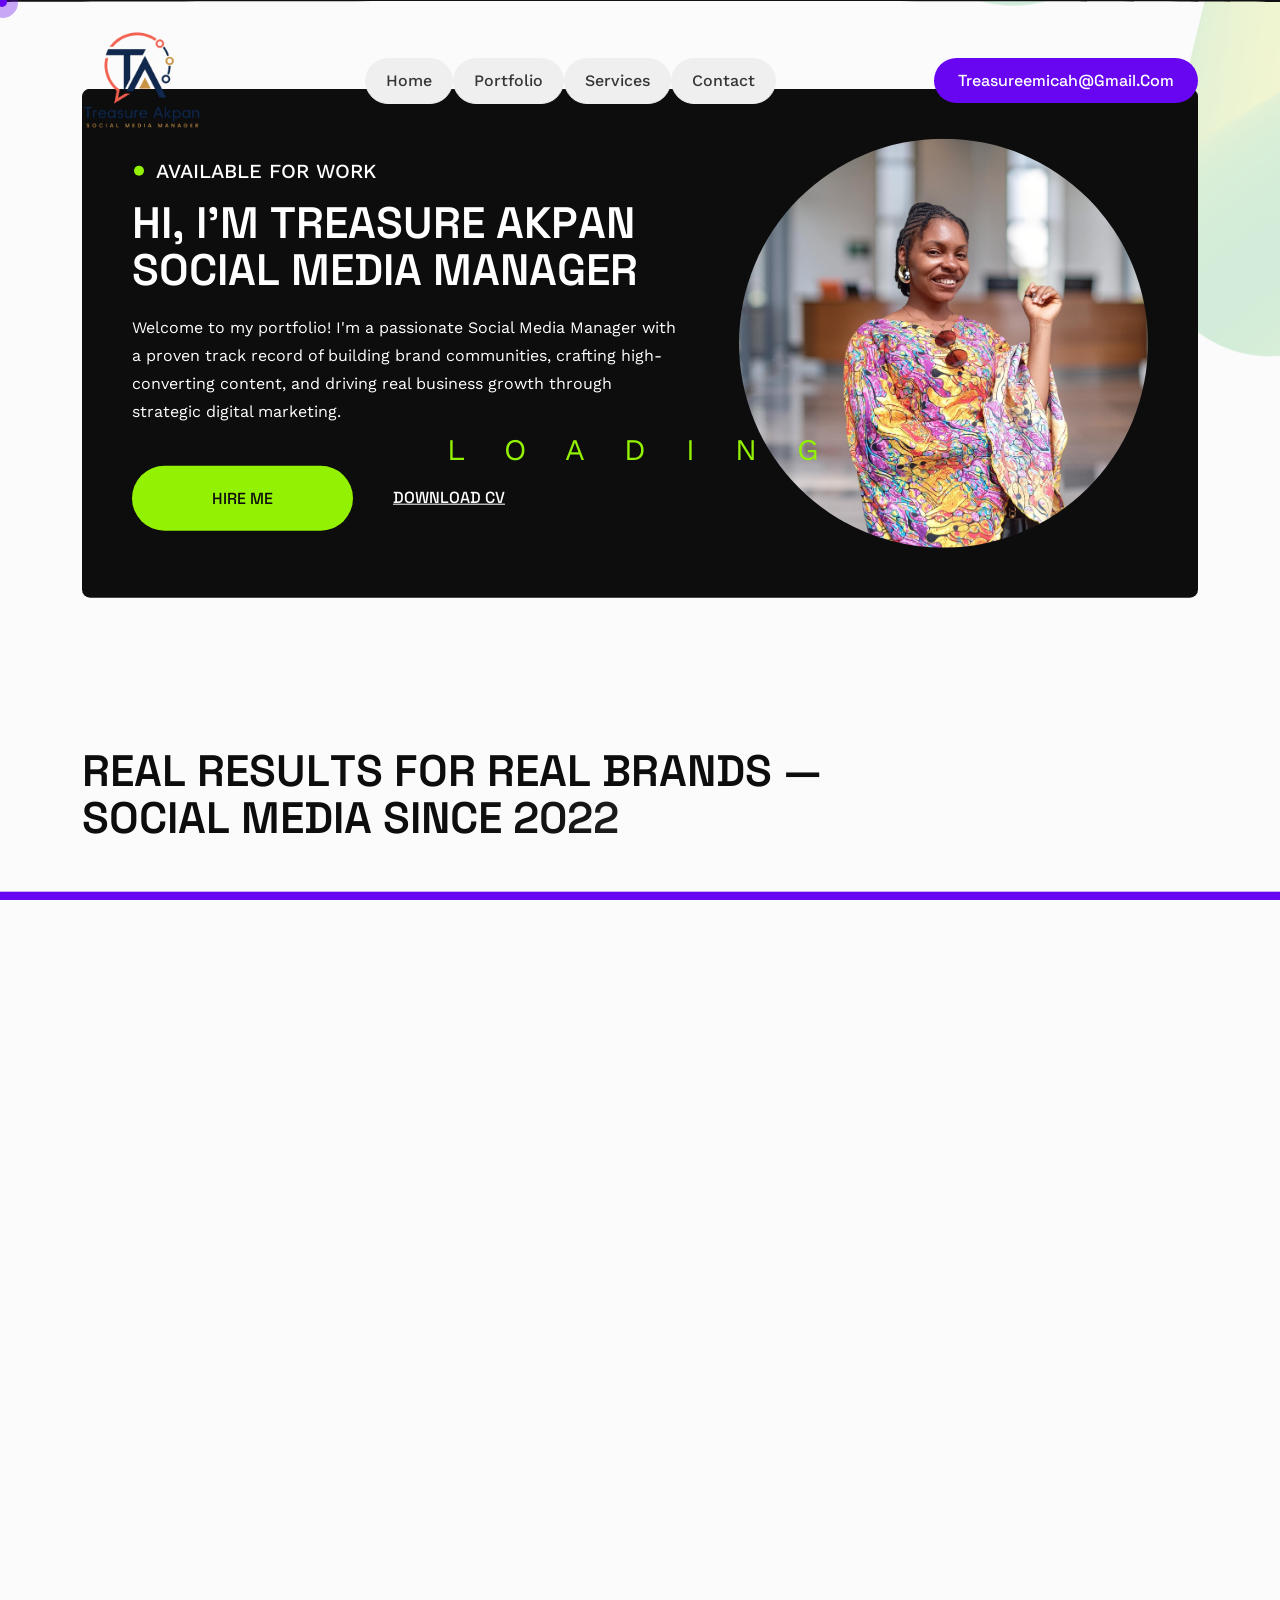
==== index.html @ 412f1cdf "Remove .html extensions from all internal links + security headers" ====
<!DOCTYPE html>
<html lang="en">
    <!--<< Header Area >>-->
     <head>
        <!-- ========== Meta Tags ========== -->
        <meta charset="UTF-8">
        <meta http-equiv="X-UA-Compatible" content="IE=edge">
        <meta name="viewport" content="width=device-width, initial-scale=1">
        <meta name="author" content="Treasure Akpan">
        <meta name="description" content="Treasure Akpan – Social Media Manager Portfolio">
        <!-- ======== Page title ============ -->
        <title>Treasure Akpan – SMM Portfolio</title>
        <!--<< Favcion >>-->
        <meta property="og:type" content="website">
        <meta property="og:site_name" content="Treasure Akpan – SMM Portfolio">
        <meta property="og:url" content="https://treasure-akpan.vercel.app/">
        <meta property="og:title" content="Treasure Akpan – SMM Portfolio">
        <meta property="og:description" content="Treasure Akpan – Social Media Manager Portfolio">
        <meta property="og:image" content="https://treasure-akpan.vercel.app/assets/img/og-image.png">
        <meta property="og:image:width" content="1200">
        <meta property="og:image:height" content="630">
        <meta name="twitter:card" content="summary_large_image">
        <meta name="twitter:title" content="Treasure Akpan – SMM Portfolio">
        <meta name="twitter:description" content="Treasure Akpan – Social Media Manager Portfolio">
        <meta name="twitter:image" content="https://treasure-akpan.vercel.app/assets/img/og-image.png">
        <link rel="shortcut icon" href="assets/img/favicon.png">
        <!--<< Bootstrap min.css >>-->
        <link rel="stylesheet" href="assets/css/bootstrap.min.css">
        <!--<< All Min Css >>-->
        <link rel="stylesheet" href="assets/css/all.min.css">
        <!--<< Animate.css >>-->
        <link rel="stylesheet" href="assets/css/animate.css">
        <!--<< Magnific Popup.css >>-->
        <link rel="stylesheet" href="assets/css/magnific-popup.css">
        <!--<< MeanMenu.css >>-->
        <link rel="stylesheet" href="assets/css/meanmenu.css">
        <!--<< Swiper Bundle.css >>-->
        <link rel="stylesheet" href="assets/css/swiper-bundle.min.css">
        <!--<< Nice Select.css >>-->
        <link rel="stylesheet" href="assets/css/nice-select.css">
        <!--<< Icomoon.css >>-->
        <link rel="stylesheet" href="assets/css/icomoon.css">
        <!--<< Main.css >>-->
        <link rel="stylesheet" href="assets/css/main.css">
    </head>
    <body>

        <div class="page-wrapper">

             <!-- Preloader Start -->
            <div class="preloader">
                <svg viewBox="0 0 1000 1000" preserveAspectRatio="none">
                    <path id="preloaderSvg" d="M0,1005S175,995,500,995s500,5,500,5V0H0Z"></path>
                </svg>
                <div class="preloader-heading">
                    <div class="load-text">
                        <span>L</span>
                        <span>o</span>
                        <span>a</span>
                        <span>d</span>
                        <span>i</span>
                        <span>n</span>
                        <span>g</span>
                    </div>
                </div>
            </div>

         <!-- Back To Top Start -->
            <button id="back-top" class="back-to-top">
                <i class="fa-regular fa-arrow-up"></i>
            </button>

            <!-- GT MouseCursor Start -->
            <div class="mouseCursor cursor-outer"></div>
            <div class="mouseCursor cursor-inner"></div>

            <!-- Offcanvas Area Start -->
            <div class="fix-area">
                <div class="offcanvas__info">
                    <div class="offcanvas__wrapper">
                        <div class="offcanvas__content">
                            <div class="offcanvas__top d-flex justify-content-between align-items-center">
                                <div class="offcanvas__logo">
                                    <a href="/">
                                        <img src="assets/img/logo/white-logo.png" alt="logo-img">
                                    </a>
                                </div>
                                <div class="offcanvas__close">
                                    <button>
                                        <i class="fa-thin fa-times"></i>
                                    </button>
                                </div>
                            </div>
                            <p class="text d-none d-xl-block">
                               Helping brands grow online through strategic content creation, targeted campaigns, and data-driven social media management.
                            </p>
                            <div class="mobile-menu fix"></div>
                            <div class="off-contact-info">
                                <span class="info-title">Contact Info</span>
                                <div class="contact-details">
                                    <span class="sub-info">Phone</span>
                                    <p>
                                       <a href="tel:+2349138879884">+2349138879884</a>
                                    </p>
                                </div>
                                <div class="contact-details">
                                    <span class="sub-info">Email</span>
                                    <p>
                                       <a href="mailto:treasureemicah@gmail.com">treasureemicah@gmail.com</a>
                                    </p>
                                </div>
                                <div class="contact-details">
                                    <span class="sub-info">Location</span>
                                    <p>
                                       Nigeria
                                    </p>
                                </div>
                            </div>
                        </div>
                        <div class="social-icon-list">
                                <span class="follow-title">
                                    Follow us:
                                </span>
                                <div class="social-icon d-flex align-items-center">
                                    <a href="https://www.facebook.com/share/1H1bacJCma/"><i class="fab fa-facebook-f"></i></a>
<a href="https://www.linkedin.com/in/treasure-akpan-"><i class="fab fa-linkedin-in"></i></a>
<a href="https://www.instagram.com/tee_akpan?igsh=bDNoeWt2NjU3bWth"><i class="fab fa-instagram"></i></a>
                                </div>
                                
                            </div>
                    </div>
                </div>
            </div>
            <div class="offcanvas__overlay"></div>

            <!-- Header Section Start -->
            <header id="header-sticky" class="header-1">
                <div class="container">
                    <div class="mega-menu-wrapper">
                        <div class="header-main">
                            <a href="/" class="logo">
                                <img src="assets/img/logo/black-logo.png" alt="img">
                            </a>
                            <div class="mean__menu-wrapper">
                                <div class="main-menu">
                                                                        <nav id="mobile-menu">
                                        <ul>
                                            <li class="active">
                                                <a class="circle-menu-box" href="/">Home</a>
                                            </li>
                                            <li>
                                                <a class="circle-menu-box" href="project">Portfolio</a>
                                            </li>
                                            <li>
                                                <a class="circle-menu-box" href="service">Services</a>
                                            </li>
                                            <li>
                                                <a class="circle-menu-box" href="contact">Contact</a>
                                            </li>
                                        </ul>
                                    </nav>
                                </div>
                            </div>
                            <div class="header-right d-flex justify-content-end align-items-center">
                               
                                <a href="mailto:treasureemicah@gmail.com" class="theme-btn">
                                  treasureemicah@gmail.com
                                </a>
                                <div class="header__hamburger d-xl-none  my-auto">
                                    <div class="sidebar__toggle">
                                       <span></span>
                                       <span></span>
                                       <span></span>
                                    </div>
                                </div>
                            </div>
                        </div>
                    </div>
                </div>
            </header>
            
        
            <div id="smooth-wrapper">
                <div id="smooth-content">
                    <div class="bread-top-shape">
                        <div class="shape">
                            <img src="assets/img/breadcrumb-shape.png" alt="img">
                        </div>
                    </div>
                    

                    <!-- Breadcrumb Section Start -->
                    <section class="breadcrumb-wrapper bg-cover">
                    </section>

                     <!-- About Section Start -->
                    <section class="about-section fix" style="margin-top:120px">
                        <div class="container">
                            <div class="about-wrapper-inner section-bg">
                                <div class="row align-items-center">
                                    <div class="col-xl-7">
                                        <div class="about-content">
                                            <span class="work-text wow fadeInUp">Available for work</span>
                                            <div class="section-title mb-0 split-title">
                                                <h2 class="style-3 text-white">Hi, I'm Treasure Akpan <br> Social Media Manager</h2>
                                            </div>
                                            <p class="about-text wow fadeInUp" data-wow-delay=".2s">
                                                Welcome to my portfolio! I'm a passionate Social Media Manager with a proven track record of building brand communities, crafting high-converting content, and driving real business growth through strategic digital marketing.
                                            </p>
                                            <div class="about-btn-area wow fadeInUp" data-wow-delay=".4s">
                                                <a href="https://wa.me/2349138879884" class="theme-btn">
                                                Hire Me
                                                </a>
                                                <a href="Treasure-Akpan-CV.pdf" class="social-icon" download>
                                                    Download CV
                                                </a>
                                            </div>
                                        </div>
                                    </div>
                                    <div class="col-xl-5 col-lg-5 mt-4 mt-xl-0 wow fadeInUp" data-wow-delay=".3s">
                                        <div class="about-img">
                                            <img src="assets/img/inner/about/about-01.png" alt="img">
                                        </div>
                                    </div>
                                </div>
                            </div>
                        </div>
                    </section>

                    <!-- Counter Feature Section Start -->
                    <section class="counter-feature-section section-padding fix pt-0">
                    </section>

                    <!-- Work Positions Section Start -->
                    <section class="work-positions fix">
                        <div class="container">
                            <div class="section-title text-center text-xl-start split-title">
                                <h2 class="style-3">Real Results for Real Brands — <br> Social Media Since 2022</h2>
                            </div>
                            <div class="work-positions-items active">
                                <span class="year">Oct 2025 – Present</span>
                                <h3 class="title">
                                   M25 Travel &amp; Tour Agency
                                </h3>
                                <div class="content">
                                    <h4 class="title-2">
                                       Customer Service, Sales &amp; Social Media — UK (Remote)
                                    </h4>
                                    <ul>
                                        <li>
                                            • Handled daily inbound and outbound calls for a UK travel agency, converting qualified leads into confirmed bookings and managing reservation changes and refund requests.
                                        </li>
                                        <li>
                                            • Also managed the company's social media and content calendars, driving community engagement alongside core call-centre duties.
                                        </li>
                                    </ul>
                                </div>
                            </div>
                            <div class="work-positions-items">
                                <span class="year">2025</span>
                                <h3 class="title">
                                    Genova Transact
                                </h3>
                                <div class="content">
                                    <h4 class="title-2">
                                        Head of Marketing — Lagos, Nigeria
                                    </h4>
                                    <ul>
                                        <li>
                                            • Led social media and overall digital marketing strategy across platforms, planning and executing growth-focused campaigns.
                                        </li>
                                        <li>
                                            • Increased audience engagement and brand awareness through proactive community interaction and content testing.
                                        </li>
                                    </ul>
                                </div>
                            </div>
                            <div class="work-positions-items">
                                <span class="year">2025</span>
                                <h3 class="title">
                                   Cinematic Craft
                                </h3>
                                <div class="content">
                                    <h4 class="title-2">
                                       Social Media &amp; Ads Manager — Uyo, Nigeria
                                    </h4>
                                    <ul>
                                        <li>
                                            • Managed Meta ad campaigns and organic social content to drive brand visibility and lead generation.
                                        </li>
                                        <li>
                                            • Increased reach and qualified engagement by testing new audiences, creatives, and content strategies.
                                        </li>
                                    </ul>
                                </div>
                            </div>
                            <div class="work-positions-items">
                                <span class="year">2025</span>
                                <h3 class="title">
                                   Mita School
                                </h3>
                                <div class="content">
                                    <h4 class="title-2">
                                       Social Media &amp; Website Manager — Uyo, Nigeria
                                    </h4>
                                    <ul>
                                        <li>
                                            • Managed the school's social media presence, developing campaigns that increased page visibility by 40%.
                                        </li>
                                        <li>
                                            • Created an original educational content series that increased enrollment inquiries by 50%.
                                        </li>
                                    </ul>
                                </div>
                            </div>
                        </div>
                    </section>

                    <!-- Project Section Start -->
                    <div class="project-section-inner section-padding fix">
                        <div class="project-wrapper-inner">
                            <div class="swiper project-slider">
                                <div class="swiper-wrapper">
                                    <div class="swiper-slide">
                                        <div class="project-thumb-box-inner">
                                            <img class="hover-img" src="assets/img/inner/about/project-01.jpg" alt="img">
                                            <img class="hover-img" src="assets/img/inner/about/project-01.jpg" alt="img">
                                            <div class="icon-text">
                                                <img src="assets/img/inner/about/project-text-1.png" alt="img">
                                            </div>
                                        </div>
                                    </div>
                                    <div class="swiper-slide">
                                        <div class="project-thumb-box-inner">
                                            <img class="hover-img" src="assets/img/inner/about/project-02.jpg" alt="img">
                                            <img class="hover-img" src="assets/img/inner/about/project-02.jpg" alt="img">
                                            <div class="icon-text">
                                                <img src="assets/img/inner/about/project-text-1.png" alt="img">
                                            </div>
                                        </div>
                                    </div>
                                    <div class="swiper-slide">
                                        <div class="project-thumb-box-inner">
                                            <img class="hover-img" src="assets/img/inner/about/project-02.jpg" alt="img">
                                            <img class="hover-img" src="assets/img/inner/about/project-02.jpg" alt="img">
                                            <div class="icon-text">
                                                <img src="assets/img/inner/about/project-text-1.png" alt="img">
                                            </div>
                                        </div>
                                    </div>
                                </div>
                            </div>
                        </div>
                    </div>

                    <!-- Tech Stack Section Start -->
                    <section class="tech-stack-section-inner section-padding pt-0 fix">
                        <div class="container">
                            <div class="section-title text-center">
                                <h2 class="style-3 split-title">My Toolkit & Platforms</h2>
                                <p class="mt-3 wow fadeInUp" data-wow-delay=".2s">
                                    The platforms, tools, and skills I use daily to plan, create, <br> publish, and analyse social media campaigns.
                                </p>
                            </div>
                            <div class="row g-3">
                                <div class="col-xl-4 col-lg-6 col-md-6 wow fadeInUp" data-wow-delay=".3s">
                                    <div class="tech-stack-items">
                                        <div class="tech-top">
                                            <div class="icon">
                                                <img src="assets/img/inner/about/meta.svg" alt="img" width="50">
                                            </div>
                                            <h3 class="title">Meta Business Suite</h3>
                                        </div>
                                        <p>
                                            Planning, scheduling, and analysing Facebook and Instagram campaigns — from organic posts to paid ad sets and audience targeting.
                                        </p>
                                    </div>
                                </div>
                                <div class="col-xl-4 col-lg-6 col-md-6 wow fadeInUp" data-wow-delay=".5s">
                                    <div class="tech-stack-items">
                                        <div class="tech-top">
                                            <div class="icon">
                                                <img src="assets/img/inner/about/canva.svg" alt="img" width="50">
                                            </div>
                                            <h3 class="title">Canva & Adobe Express</h3>
                                        </div>
                                        <p>
                                            Creating scroll-stopping graphics, branded templates, short-form video, carousels and story assets optimised for every platform.
                                        </p>
                                    </div>
                                </div>
                                <div class="col-xl-4 col-lg-6 col-md-6 wow fadeInUp" data-wow-delay=".7s">
                                    <div class="tech-stack-items">
                                        <div class="tech-top">
                                            <div class="icon">
                                                <img src="assets/img/inner/about/hootsuite.svg" alt="img" width="50">
                                            </div>
                                            <h3 class="title">Hootsuite & Buffer</h3>
                                        </div>
                                        <p>
                                            Scheduling and managing multi-channel content queues, monitoring engagement in real time, and generating performance reports.
                                        </p>
                                    </div>
                                </div>
                                <div class="col-xl-4 col-lg-6 col-md-6 wow fadeInUp" data-wow-delay=".3s">
                                    <div class="tech-stack-items">
                                        <div class="tech-top">
                                            <div class="icon">
                                                <img src="assets/img/inner/about/googleanalytics.svg" alt="img" width="50">
                                            </div>
                                            <h3 class="title">Google Analytics & Ads</h3>
                                        </div>
                                        <p>
                                            Tracking campaign performance, audience behaviour and conversion funnels; running and optimising Google Search & Display ad campaigns.
                                        </p>
                                    </div>
                                </div>
                                <div class="col-xl-4 col-lg-6 col-md-6 wow fadeInUp" data-wow-delay=".5s">
                                    <div class="tech-stack-items">
                                        <div class="tech-top">
                                            <div class="icon">
                                                <img src="assets/img/inner/about/tiktok.svg" alt="img" width="50">
                                            </div>
                                            <h3 class="title">TikTok & Instagram Reels</h3>
                                        </div>
                                        <p>
                                            Ideating, filming, and editing short-form video content that drives organic reach, viral sharing, and follower growth on TikTok and Reels.
                                        </p>
                                    </div>
                                </div>
                                <div class="col-xl-4 col-lg-6 col-md-6 wow fadeInUp" data-wow-delay=".7s">
                                    <div class="tech-stack-items">
                                        <div class="tech-top">
                                            <div class="icon">
                                                <img src="assets/img/inner/about/sproutsocial.svg" alt="img" width="50">
                                            </div>
                                            <h3 class="title">Sprout Social & Insights</h3>
                                        </div>
                                        <p>
                                            Deep-diving into platform insights and Sprout Social dashboards to surface actionable data and shareable reports for clients.
                                        </p>
                                    </div>
                                </div>
                            </div>
                        </div>
                    </section>

                     <!-- Testimonial Section Start -->
                    <section class="testimonial-section-3 section-padding fix pt-0">
                    <div class="container">
                        <div class="section-title split-title">
                            <h2 class="style-3">What Clients Say</h2>
                        </div>
                        <div class="row">
                            <div class="col-xl-4 col-lg-6 col-md-6 wow fadeInUp" data-wow-delay=".3s">
                                <div class="testimonial-box-items-3">
                                    <div class="quote-icon">
                                        <img src="assets/img/home-3/testimonial-quote.png" alt="img">
                                    </div>
                                    <h3 class="title">
                                        Treasure worked closely with us to understand our brand voice and delivered a
                                        social media strategy that tripled our engagement within the first month.
                                    </h3>
                                    <h4 class="name">Mr. Godwin Lawson</h4>
                                    <p>Founders Mita School Hubb</p>
                                </div>
                            </div>
                            <div class="col-xl-4 col-lg-6 col-md-6 wow fadeInUp" data-wow-delay=".7s">
                                <div class="testimonial-box-items-3">
                                    <div class="quote-icon">
                                        <img src="assets/img/home-3/testimonial-quote.png" alt="img">
                                    </div>
                                    <h3 class="title">
                                        Working with Treasure was an absolute pleasure. Her attention to detail and
                                        ability to translate our vision into compelling content was truly impressive.
                                    </h3>
                                    <h4 class="name">Mr. Iniobong Ekanem</h4>
                                    <p>DFounders Tredz Royale</p>
                                </div>
                            </div>
                        </div>
                    </div>
                </section>

                    <!-- Contact Section Start -->
                    <section class="contact-section-4 pt-0 section-padding fix">
                        <div class="container">
                            <div class="row g-4">
                                <div class="col-xl-5 col-lg-6">
                                    <div class="contact-left-items-3">
                                        <div class="section-title mb-0 split-title">
                                            <h2 class="style-3">Your Vision, My Expertise. Connect Now!</h2>
                                        </div>
                                        <p class="contact-text wow fadeInUp" data-wow-delay=".2s">
                                            Explore our curated collection of projects where creativity and functionality converge to deliver exceptional results.
                                        </p>
            
                                        <p class="mt-2 wow fadeInUp" data-wow-delay=".4s">
                                            <a href="mailto:treasureemicah@gmail.com">treasureemicah@gmail.com
                                            </a>
                                        </p>
                                    </div>
                                </div>
                                <div class="col-xl-7 col-lg-6">
                                    <div class="contact-content-3 mt-0 style-bg-2">
                                        <div class="select-service-area wow fadeInUp" data-wow-delay=".2s">
                                            <span>Select Service</span>
                                            <div class="select-service">
                                                <button type="submit" class="theme-btn">
                                                    Content Strategy
                                                </button>
                                                <button type="submit" class="theme-btn">
                                                    Social Media Management
                                                </button>
                                                <button type="submit" class="theme-btn">
                                                    Paid Ads
                                                </button>
                                                <button type="submit" class="theme-btn">
                                                    Brand Identity
                                                </button>
                                                <button type="submit" class="theme-btn">
                                                    Influencer Marketing
                                                </button>
                                                <button type="submit" class="theme-btn">
                                                    Analytics & Reporting
                                                </button>
                                            </div>
                                        </div>
                                        
                                        <form action="#" id="contact-form" class="contact-form-box">
                                            <div class="row g-4 align-items-center justify-content-center">
                                                <div class="col-lg-6 col-md-6 wow fadeInUp" data-wow-delay=".2s">
                                                    <div class="form-clt">
                                                        <span>Name</span>
                                                        <input type="text" name="name" id="name" placeholder="Name">
                                                    </div>
                                                </div>
                                                <div class="col-lg-6 col-md-6 wow fadeInUp" data-wow-delay=".4s">
                                                    <div class="form-clt">
                                                        <span>Email</span>
                                                        <input type="text" name="email" id="email2" placeholder="Email">
                                                    </div>
                                                </div>
                                                <div class="col-lg-12 wow fadeInUp" data-wow-delay=".6s">
                                                    <div class="form-clt">
                                                        <span>Message</span>
                                                        <textarea name="message" id="message" placeholder="Project details (optional)"></textarea>
                                                    </div>
                                                </div>
                                                <div class="col-lg-12 wow fadeInUp" data-wow-delay=".8s">
                                                    <div class="contact-button">
                                                        <button type="submit" class="theme-btn">
                                                            Send
                                                        </button>
                                                        <p>
                                                            <a href="mailto:treasureemicah@gmail.com">treasureemicah@gmail.com
                                                            </a>
                                                        </p>
                                                    </div>
                                                </div>
                                            </div>
                                        </form>
                                    </div>
                                </div>
                            </div>
                        </div>
                    </section>
                    
                    <!-- Footer Section Start -->
                    <footer class="footer-section fix">
                        <div class="footer-shape">
                            <img src="assets/img/home-1/footer-shape.png" alt="img">
                        </div>
                        <div class="container">
                            <div class="footer-widget-wrapper">
                                <div class="row justify-content-between">
                                    <div class="col-xxl-2 col-xl-2 col-lg-6 col-md-5 wow fadeInUp" data-wow-delay=".3s">
                                        <div class="footer-widget-items">
                                            <div class="widget-head">
                                                <h3>Navigation</h3>
                                            </div>
                                            <ul class="list-area">
                                                <li>
                                                    <a href="about">
                                                        <i class="icon-footer-arrow"></i>
                                                        About
                                                    </a>
                                                </li>
                                                <li>
                                                    <a href="project">
                                                        <i class="icon-footer-arrow"></i>
                                                        Projects
                                                    </a>
                                                </li>
                                                <li>
                                                    <a href="service">
                                                        <i class="icon-footer-arrow"></i>
                                                        Services
                                                    </a>
                                                </li>
                                                <li>
                                                    <a href="contact">
                                                        <i class="icon-footer-arrow"></i>
                                                         Contact
                                                    </a>
                                                </li>
                                            </ul>
                                        </div>
                                    </div>
                                    <div class="col-xxl-4 col-xl-5 col-lg-6 col-md-7  wow fadeInUp" data-wow-delay=".5s">
                                        <div class="footer-widget-items">
                                            <div class="widget-head">
                                                <h3>Follow me</h3>
                                            </div>
                                            <div class="social-list">
                                                <div class="social-icon-area">
                                                    <a href="https://www.linkedin.com/in/treasure-akpan-" class="social-icon">
                                                        <i class="icon-linkedin"></i>
                                                        LinkedIn
                                                    </a>
                                                    <a href="https://www.instagram.com/tee_akpan?igsh=bDNoeWt2NjU3bWth" class="social-icon">
                                                        <i class="icon-instagram"></i>
                                                        Instagram
                                                    </a>
                                                    <a href="https://www.facebook.com/share/1H1bacJCma/" class="social-icon">
                                                        <i class="fab fa-facebook-f"></i>
                                                        Facebook
                                                    </a>
                                                </div>
                                            </div>
                                        </div>
                                    </div>
                                    <div class="col-xxl-4 col-xl-5 col-lg-6 wow fadeInUp" data-wow-delay=".7s">
                                        <div class="footer-widget-items">
                                            <div class="widget-head">
                                                <h3>New Tips delivered to your inbox</h3>
                                            </div>
                                            <div class="form-area">
                                                <form action="#">
                                                    <input type="email" id="email12" placeholder="Your Email">
                                                </form>
                                                <div class="footer-button">
                                                    <button type="submit" class="theme-btn">
                                                        Subscribe
                                                    </button>
                                                </div>
                                            </div>
                                            <p class="mt-3 text-white">I will never share any of your personal <br> data. You can unsubscribe at any time.</p>
                                        </div>
                                    </div>
                                </div>
                            </div>
                            <div class="footer-bottom-wrapper">
                                <p class="wow fadeInLeft" data-wow-delay=".5s">
                                    © 2026 Treasure Akpan
                                </p>
                                <a href="about.html#" class="theme-btn wow fadeInRight" data-wow-delay=".5s">
                                    Back to  Top
                                </a>
                            </div>
                        </div>
                    </footer>

                </div>
            </div>
        </div>

    
        <!--<< All JS Plugins >>-->
        <script src="assets/js/jquery-3.7.1.min.js"></script>
        <!--<< Viewport Js >>-->
        <script src="assets/js/viewport.jquery.js"></script>
        <!--<< Bootstrap Js >>-->
        <script src="assets/js/bootstrap.bundle.min.js"></script>
        <!--<< Gsap Min Js >>-->
        <script src="assets/js/gsap.min.js"></script>
        <!--<< ScrollTrigger Min Js >>-->
        <script src="assets/js/ScrollTrigger.min.js"></script>
        <!--<< ScrollSmoother Min Js >>-->
        <script src="assets/js/ScrollSmoother.min.js"></script>
        <!--<< ScrollToPlugin Min Js >>-->
        <script src="assets/js/ScrollToPlugin.min.js"></script>
        <!--<< SplitText Min Js >>-->
        <script src="assets/js/SplitText.min.js"></script>
        <!--<< TextPlugin Min Js >>-->
        <script src="assets/js/TextPlugin.js"></script>
         <!--<< Chroma Min Js >>-->
        <script src="assets/js/chroma.min.js"></script>
        <!--<< nice-selec Js >>-->
        <script src="assets/js/jquery.nice-select.min.js"></script>
        <!--<< Waypoints Js >>-->
        <script src="assets/js/jquery.waypoints.js"></script>
        <!--<< Counterup Js >>-->
        <script src="assets/js/jquery.counterup.min.js"></script>
        <!--<< Swiper Slider Js >>-->
        <script src="assets/js/swiper-bundle.min.js"></script>
        <!--<< MeanMenu Js >>-->
        <script src="assets/js/jquery.meanmenu.min.js"></script>
        <!--<< Parallaxie Js >>-->
        <script src="assets/js/parallaxie.js"></script>
        <!--<< Magnific Popup Js >>-->
        <script src="assets/js/jquery.magnific-popup.min.js"></script>
        <!--<< Wow Animation Js >>-->
        <script src="assets/js/wow.min.js"></script>
        <!--<< Main.js >>-->
        <script src="assets/js/main.js"></script>
    </body>
</html>
---- assets/css/main.css ----
@charset "UTF-8";
/*======================================================================================
Theme Name: Devix 
Author: merkulove
Author URI: https://themeforest.net/user/merkulove/portfolio
Description: Devix – Developer Portfolio HTML Template
Service Html Template 
Version: 1.0.0
=======================================================================================*/
/*======================================================================================
  >> TABLE OF CONTENTS <<
========================================================================================
01. Mixins & Variables
02. Base
03. Components
04. Layouts
05. Sections
======================================================================================*/
/*---------------------------------------
01. Mixins & Variables
---------------------------------------*/
@import url("https://fonts.googleapis.com/css2?family=Space+Grotesk:wght@300..700&display=swap");
@import url("https://fonts.googleapis.com/css2?family=Work+Sans:ital,wght@0,100..900;1,100..900&display=swap");
@import url("https://fonts.googleapis.com/css2?family=VT323&display=swap");
:root {
  --body: #FBFBFB;
  --black: #000;
  --white: #fff;
  --theme: #93F203;
  --theme2: #6805F1;
  --header: #0D0D0D;
  --text: #373636;
  --border: #FCFCFC;
  --bg: #0D0D0D;
  --box-shadow: 0px 1px 14px 0px rgba(0, 0, 0, 0.13);
}

/*---------------------------------------
02. Base
---------------------------------------*/
/* --------------------------------------------
    Template Default Fonts & Fonts Styles
 ---------------------------------------------- */
body {
  font-family: "Work Sans", sans-serif;
  font-size: 16px;
  font-weight: 400;
  line-height: 28px;
  color: var(--text);
  background-color: var(--body);
  padding: 0;
  margin: 0;
  overflow-x: hidden;
}
@media (max-width: 575px) {
  body {
    font-size: 14px;
  }
}

ul {
  padding: 0;
  margin: 0;
  list-style: none;
}

button {
  border: none;
  background-color: transparent;
  padding: 0;
}

input:focus {
  color: var(--white);
  outline: none;
}

input {
  color: var(--white);
}

h1,
h2,
h3,
h4,
h5,
h6 {
  font-family: "Space Grotesk", sans-serif;
  margin: 0px;
  padding: 0;
  color: var(--header);
  transition: all 0.4s ease-in-out;
}

h1 {
  font-size: 80px;
  font-weight: 600;
  line-height: 100%;
  letter-spacing: -2px;
}
@media (max-width: 1399px) {
  h1 {
    font-size: 60px;
  }
}
@media (max-width: 1199px) {
  h1 {
    font-size: 55px;
  }
}
@media (max-width: 991px) {
  h1 {
    font-size: 60px;
    line-height: 110% !important;
  }
}
@media (max-width: 767px) {
  h1 {
    font-size: 48px;
  }
}
@media (max-width: 575px) {
  h1 {
    font-size: 40px;
  }
}
@media (max-width: 470px) {
  h1 {
    font-size: 34px;
  }
}

h2 {
  font-size: 60px;
  font-weight: 600;
  line-height: 107%;
}
@media (max-width: 1399px) {
  h2 {
    font-size: 44px;
  }
}
@media (max-width: 1199px) {
  h2 {
    font-size: 40px;
  }
}
@media (max-width: 991px) {
  h2 {
    font-size: 36px;
  }
}
@media (max-width: 767px) {
  h2 {
    font-size: 38px;
  }
}
@media (max-width: 575px) {
  h2 {
    font-size: 33px;
  }
}
@media (max-width: 470px) {
  h2 {
    font-size: 29px;
  }
}

h3 {
  font-size: 36px;
  font-weight: 500;
  line-height: 106%;
}
@media (max-width: 575px) {
  h3 {
    font-size: 22px;
  }
}

h4 {
  font-size: 30px;
  font-weight: 500;
  line-height: 120%;
}

h5 {
  font-size: 18px;
  font-weight: 700;
}

h6 {
  font-size: 16px;
  font-weight: 700;
}

a {
  text-decoration: none;
  outline: none !important;
  cursor: pointer;
  color: var(--header);
  transition: all 0.4s ease-in-out;
}

p {
  margin: 0px;
  transition: all 0.4s ease-in-out;
}

span {
  margin: 0px;
}

.theme-btn {
  font-size: 16px;
  position: relative;
  z-index: 1;
  overflow: hidden;
  font-weight: 500;
  text-transform: uppercase;
  height: 65px;
  line-height: 65px;
  background-color: var(--theme);
  overflow: hidden;
  display: inline-block;
  padding: 0 80px;
  color: var(--header);
  border-radius: 35px;
  font-family: "Space Grotesk", sans-serif;
  text-align: center;
}
@media (max-width: 575px) {
  .theme-btn {
    font-size: 14px;
    padding: 0 25px;
    height: 52px;
    line-height: 52px;
  }
}
.theme-btn::before {
  content: "";
  position: absolute;
  width: 0;
  top: -10px;
  height: 0;
  background-color: var(--theme2);
  border-radius: 50%;
  transform: translate(-50%, -50%);
  transition: all 0.8s ease;
  z-index: -1;
}
.theme-btn:hover {
  color: var(--white);
}
.theme-btn:hover::before {
  width: 800px;
  height: 800px;
  display: inline-block;
}

.link-btn {
  font-size: 15px;
  font-weight: 900;
  color: var(--theme);
  text-transform: capitalize;
  display: inline-block;
  font-family: "DM Sans";
  margin-top: 10px;
}
.link-btn:hover {
  color: var(--theme2);
}
.link-btn i {
  margin-left: 10px;
}

/*---------------------------------------
03. Components
---------------------------------------*/
.mean-container a.meanmenu-reveal {
  display: none;
}

.mean-container .mean-nav {
  background: none;
  margin-top: 0;
}

.mean-container .mean-bar {
  padding: 0;
  min-height: auto;
  background: none;
  background: none;
}

.mean-container .mean-nav > ul {
  padding: 0;
  margin: 0;
  width: 100%;
  list-style-type: none;
  display: block !important;
}

.mean-container a.meanmenu-reveal {
  display: none !important;
}

.mean-container .mean-nav ul li a {
  width: 100%;
  padding: 10px 0;
  color: #fff;
  font-size: 16px;
  line-height: 2;
  font-weight: 500;
  text-transform: capitalize;
  border-bottom: 1px solid rgba(193, 210, 206, 0.0705882353) !important;
  border: none;
  font-family: "Work Sans", sans-serif;
}
.mean-container .mean-nav ul li a:hover {
  color: var(--theme2);
}

.mean-container .mean-nav ul li a:last-child {
  border-bottom: 0;
}

.mean-container .mean-nav ul li a:hover {
  color: var(--theme2);
}

.mean-container .mean-nav ul li a.mean-expand {
  margin-top: 5px;
  padding: 0 !important;
}

.mean-container .mean-nav ul li > a > i {
  display: none;
}

.mean-container .mean-nav ul li > a.mean-expand i {
  display: inline-block;
  font-size: 18px;
}

.mean-container .mean-nav > ul > li:first-child > a {
  border-top: 0;
}

.mean-container .mean-nav ul li a.mean-expand.mean-clicked i {
  transition: all 0.4s ease-in-out;
}

.mean-container .mean-nav ul li .mega-menu li a {
  height: 200px;
  width: 100%;
  padding: 0;
  border-top: 0;
  margin-bottom: 20px;
}

.preloader {
  position: fixed;
  height: 100vh;
  width: 100%;
  left: 0;
  top: 0;
  display: flex;
  overflow: hidden;
  align-items: center;
  justify-content: center;
  background: transparent;
  z-index: 99999;
}

.preloader svg {
  position: absolute;
  top: 0;
  width: 100vw;
  height: 110vh;
  fill: #111;
  box-shadow: rgba(0, 0, 0, 0.5) 0px 8px 24px;
}

.preloader.two svg {
  fill: #1d1d22;
  box-shadow: rgba(0, 0, 0, 0.5) 0px 8px 24px;
}

.preloader .preloader-heading .load-text {
  font-size: 30px;
  font-weight: 400;
  letter-spacing: 15px;
  font-family: "Work Sans", sans-serif;
  text-transform: uppercase;
  z-index: 20;
  color: var(--theme);
}
@media (max-width: 991px) {
  .preloader .preloader-heading .load-text {
    letter-spacing: 2px;
  }
}

.load-text span {
  -webkit-animation: loading 1s infinite alternate;
  animation: loading 1s infinite alternate;
}

.load-text span:nth-child(1) {
  -webkit-animation-delay: 0s;
  animation-delay: 0s;
}

.load-text span:nth-child(2) {
  -webkit-animation-delay: 0.1s;
  animation-delay: 0.1s;
}

.load-text span:nth-child(3) {
  -webkit-animation-delay: 0.2s;
  animation-delay: 0.2s;
}

.load-text span:nth-child(4) {
  -webkit-animation-delay: 0.3s;
  animation-delay: 0.3s;
}

.load-text span:nth-child(5) {
  -webkit-animation-delay: 0.4s;
  animation-delay: 0.4s;
}

.load-text span:nth-child(6) {
  -webkit-animation-delay: 0.5s;
  animation-delay: 0.5s;
}

.load-text span:nth-child(7) {
  -webkit-animation-delay: 0.6s;
  animation-delay: 0.6s;
}

@-webkit-keyframes loading {
  0% {
    opacity: 1;
  }
  100% {
    opacity: 0;
  }
}
@keyframes loading {
  0% {
    opacity: 1;
  }
  100% {
    opacity: 0;
  }
}
.back-to-top {
  background-color: var(--theme2);
  width: 50px;
  height: 50px;
  line-height: 50px;
  color: var(--white);
  font-size: 18px;
  position: fixed;
  display: inline-block;
  z-index: 999;
  right: 30px;
  bottom: 30px;
  transition: all 0.4s ease-in-out;
  opacity: 0;
  visibility: hidden;
  transform: translateY(20px);
  border-radius: 12px;
}
.back-to-top:hover {
  background-color: var(--header);
  color: var(--white);
}
.back-to-top.show {
  opacity: 1;
  visibility: visible;
  transform: translate(0);
}

.cursor-outer {
  margin-inline-start: -12px;
  margin-top: -12px;
  width: 30px;
  height: 30px;
  border: 1px solid var(--theme2);
  background-color: var(--theme2);
  box-sizing: border-box;
  z-index: 10000000;
  opacity: 0.34;
  transition: all 0.4s ease-out 0s;
}

.cursor-outer.cursor-hover {
  opacity: 0.14;
}

.cursor-outer.cursor-big {
  opacity: 0;
}

.mouseCursor {
  position: fixed;
  top: 0;
  inset-inline-start: 0;
  inset-inline-end: 0;
  bottom: 0;
  pointer-events: none;
  border-radius: 50%;
  transform: translateZ(0);
  visibility: hidden;
  text-align: center;
}

.mouseCursor.cursor-big {
  width: 20px;
  height: 20px;
  margin-inline-start: -12px;
  margin-top: -12px;
}

.cursor-inner {
  margin-inline-start: -3px;
  margin-top: -3px;
  width: 10px;
  height: 10px;
  z-index: 10000001;
  background-color: var(--theme2);
  opacity: 1;
  transition: all 0.24s ease-out 0s;
}

.cursor-inner span {
  color: var(--white);
  line-height: 60px;
  opacity: 0;
  text-transform: uppercase;
  letter-spacing: 1px;
  font-size: 12px;
}

.cursor-inner.cursor-big span {
  opacity: 1;
}

.cursor-inner.cursor-hover {
  margin-inline-start: -10px;
  margin-top: -10px;
  width: 30px;
  height: 30px;
  background-color: var(--theme2);
  border: 1px solid #686363;
  opacity: 0;
}

@-webkit-keyframes rippleOne {
  70% {
    -webkit-box-shadow: 0 0 0 40px rgba(244, 68, 56, 0);
    box-shadow: 0 0 0 40px rgba(244, 68, 56, 0);
  }
  100% {
    -webkit-box-shadow: 0 0 0 0 rgba(244, 68, 56, 0);
    box-shadow: 0 0 0 0 rgba(244, 68, 56, 0);
  }
}
@keyframes rippleOne {
  70% {
    -webkit-box-shadow: 0 0 0 40px rgba(244, 68, 56, 0);
    box-shadow: 0 0 0 40px rgba(244, 68, 56, 0);
  }
  100% {
    -webkit-box-shadow: 0 0 0 0 rgba(244, 68, 56, 0);
    box-shadow: 0 0 0 0 rgba(244, 68, 56, 0);
  }
}
@keyframes gelatine {
  from, to {
    transform: scale(1, 1);
  }
  25% {
    transform: scale(0.7, 1.1);
  }
  50% {
    transform: scale(1.1, 0.7);
  }
  75% {
    transform: scale(0.95, 1.05);
  }
}
@keyframes cir36 {
  100% {
    transform: rotate(360deg);
  }
}
@keyframes rounded {
  50% {
    transform: rotate(15deg);
  }
}
@keyframes up-down {
  0% {
    transform: translateY(10px);
  }
  100% {
    transform: translateY(-10px);
  }
}
@-webkit-keyframes spinner {
  to {
    -webkit-transform: rotateZ(360deg);
    transform: rotateZ(360deg);
  }
}
@keyframes spinner {
  to {
    -webkit-transform: rotateZ(360deg);
    transform: rotateZ(360deg);
  }
}
@-webkit-keyframes letters-loading {
  0%, 75%, 100% {
    opacity: 0;
    transform: rotateY(-90deg);
  }
  25%, 50% {
    opacity: 1;
    transform: rotateY(0deg);
  }
}
@keyframes letters-loading {
  0%, 75%, 100% {
    opacity: 0;
    transform: rotateY(-90deg);
  }
  25%, 50% {
    opacity: 1;
    transform: rotateY(0deg);
  }
}
@keyframes loaderspin {
  0% {
    transform: translate(-50%, -50%) rotate(0deg);
  }
  100% {
    transform: translate(-50%, -50%) rotate(360deg);
  }
}
@keyframes tpswing {
  0% {
    -webkit-transform: rotate(20deg);
    -ms-transform: rotate(20deg);
    transform: rotate(20deg);
  }
  100% {
    -webkit-transform: rotate(0deg);
    -ms-transform: rotate(0deg);
    transform: rotate(0deg);
  }
}
@keyframes width {
  0% {
    width: 0%;
  }
  100% {
    width: 100%;
  }
}
@-webkit-keyframes width {
  0% {
    width: 0%;
  }
  100% {
    width: 100%;
  }
}
@-webkit-keyframes loaderspin {
  0% {
    transform: translate(-50%, -50%) rotate(0deg);
  }
  100% {
    transform: translate(-50%, -50%) rotate(360deg);
  }
}
@keyframes loaderpulse {
  0% {
    transform: scale(1);
  }
  100% {
    transform: scale(1.2);
  }
}
@keyframes rounded {
  50% {
    transform: rotate(20deg);
  }
}
@keyframes cir36 {
  100% {
    transform: rotate(360deg);
  }
}
.float-bob-y {
  -webkit-animation-name: float-bob-y;
  animation-name: float-bob-y;
  -webkit-animation-duration: 3s;
  animation-duration: 3s;
  -webkit-animation-iteration-count: infinite;
  animation-iteration-count: infinite;
  -webkit-animation-timing-function: linear;
  animation-timing-function: linear;
}

@-webkit-keyframes float-bob-y {
  0% {
    -webkit-transform: translateY(-30px);
    transform: translateY(-30px);
  }
  50% {
    -webkit-transform: translateY(-10px);
    transform: translateY(-10px);
  }
  100% {
    -webkit-transform: translateY(-30px);
    transform: translateY(-30px);
  }
}
@keyframes float-bob-y {
  0% {
    -webkit-transform: translateY(-30px);
    transform: translateY(-30px);
  }
  50% {
    -webkit-transform: translateY(-10px);
    transform: translateY(-10px);
  }
  100% {
    -webkit-transform: translateY(-30px);
    transform: translateY(-30px);
  }
}
.float-bob-x {
  -webkit-animation-name: float-bob-x;
  animation-name: float-bob-x;
  -webkit-animation-duration: 3s;
  animation-duration: 3s;
  -webkit-animation-iteration-count: infinite;
  animation-iteration-count: infinite;
  -webkit-animation-timing-function: linear;
  animation-timing-function: linear;
}

@-webkit-keyframes float-bob-x {
  0% {
    -webkit-transform: translateX(0px);
    transform: translateX(30px);
  }
  50% {
    -webkit-transform: translateX(10px);
    transform: translateX(10px);
  }
  100% {
    -webkit-transform: translateX(30px);
    transform: translateX(30px);
  }
}
@keyframes float-bob-x {
  0% {
    -webkit-transform: translateX(30px);
    transform: translateX(30px);
  }
  50% {
    -webkit-transform: translateX(10px);
    transform: translateX(10px);
  }
  100% {
    -webkit-transform: translateX(30px);
    transform: translateX(30px);
  }
}
@keyframes bounce-x {
  0% {
    -webkit-transform: translateX(0);
    transform: translateX(0);
  }
  50% {
    -webkit-transform: translateX(30px);
    transform: translateX(30px);
  }
  100% {
    -webkit-transform: translateX(0);
    transform: translateX(0);
  }
}
.bounce-x {
  -webkit-animation: bounce-x 7s infinite linear;
  animation: bounce-x 7s infinite linear;
}

@keyframes criss-cross-left {
  0% {
    left: -20px;
  }
  50% {
    left: 50%;
    width: 20px;
    height: 20px;
  }
  100% {
    left: 50%;
    width: 375px;
    height: 375px;
  }
}
@keyframes criss-cross-right {
  0% {
    right: -20px;
  }
  50% {
    right: 50%;
    width: 20px;
    height: 20px;
  }
  100% {
    right: 50%;
    width: 375px;
    height: 375px;
  }
}
@keyframes rotated2 {
  0% {
    transform: rotate(0);
  }
  100% {
    transform: rotate(-360deg);
  }
}
@keyframes wave {
  0% {
    transform: translateX(0);
  }
  50% {
    transform: translateX(-25%);
  }
  100% {
    transform: translateX(-50%);
  }
}
@keyframes zoom {
  0% {
    transform: scale(0.5);
  }
  50% {
    transform: scale(1);
  }
  100% {
    transform: scale(0.5);
  }
}
@keyframes translateY2 {
  0% {
    -webkit-transform: translateY(-30px);
    -moz-transform: translateY(-30px);
    -ms-transform: translateY(-30px);
    -o-transform: translateY(-30px);
    transform: translateY(-30px);
  }
  100% {
    -webkit-transform: translateY(20px);
    -moz-transform: translateY(20px);
    -ms-transform: translateY(20px);
    -o-transform: translateY(20px);
    transform: translateY(20px);
  }
}
@keyframes translateX2 {
  0% {
    -webkit-transform: translateX(-30px);
    -moz-transform: translateX(-30px);
    -ms-transform: translateX(-30px);
    -o-transform: translateX(-30px);
    transform: translateX(-30px);
  }
  100% {
    -webkit-transform: translatXY(20px);
    -moz-transform: translateX(20px);
    -ms-transform: translateX(20px);
    -o-transform: translateX(20px);
    transform: translateX(20px);
  }
}
@keyframes moving {
  0% {
    transform: translatey(0px);
  }
  20% {
    transform: translateX(-50px);
  }
  50% {
    transform: translatey(-40px);
  }
  100% {
    transform: translatey(0px);
  }
}
/*img-animation**********************/
.img-custom-anim-right {
  animation: img-anim-right 1.3s forwards cubic-bezier(0.645, 0.045, 0.355, 1) 0.4s;
  opacity: 0;
}

@keyframes img-anim-right {
  0% {
    transform: translateX(5%);
    clip-path: inset(0 0 0 100%);
    opacity: 0;
  }
  100% {
    transform: translateX(0);
    clip-path: inset(0 0 0 0);
    opacity: 1;
  }
}
.img-custom-anim-left {
  animation: img-anim-left 1.3s forwards cubic-bezier(0.645, 0.045, 0.355, 1) 0.4s;
  opacity: 0;
}

@keyframes img-anim-left {
  0% {
    transform: translateX(-5%);
    clip-path: inset(0 100% 0 0);
    opacity: 0;
  }
  100% {
    transform: translateX(0);
    clip-path: inset(0 0 0 0);
    opacity: 1;
  }
}
.img-custom-anim-top {
  animation: img-anim-top 1.3s forwards cubic-bezier(0.645, 0.045, 0.355, 1);
  opacity: 0;
}

@keyframes img-anim-top {
  0% {
    transform: translateY(-5%);
    clip-path: inset(0 0 100% 0);
    opacity: 0;
  }
  100% {
    transform: translateY(0);
    clip-path: inset(0 0 0 0);
    opacity: 1;
  }
}
@keyframes animate-positive {
  0% {
    width: 0;
  }
}
@keyframes scale {
  0% {
    top: -1000px;
    -webkit-transform: scale(1);
    transform: scale(1);
    opacity: 0;
  }
  100% {
    opacity: 1;
    -webkit-transform: scale(1);
    transform: scale(1);
  }
}
.animation-infinite {
  animation: ShapeAnim 50s linear infinite;
  height: 30px;
  width: 100%;
  background-repeat: repeat;
  overflow: hidden;
}

@keyframes ShapeAnim {
  0% {
    background-position: top left;
  }
  100% {
    background-position: top left 3000px;
  }
}
.splt-txt .whitespace {
  width: 8px;
}

.splt-txt.animated .char {
  -webkit-animation: fadeIn 0.4s cubic-bezier(0.3, 0, 0.7, 1) both;
  animation: fadeIn 0.4s cubic-bezier(0.3, 0, 0.7, 1) both;
  -webkit-animation-delay: calc(30ms * var(--char-index));
  animation-delay: calc(30ms * var(--char-index));
}

.splt-txt-bounce .whitespace {
  width: 20px;
}

@media (max-width: 991px) {
  .splt-txt-bounce .whitespace {
    width: 10px;
  }
}
.splt-txt-bounce.animated .char {
  -webkit-animation: bounceIn 0.4s cubic-bezier(0.3, 0, 0.7, 1) both;
  animation: bounceIn 0.4s cubic-bezier(0.3, 0, 0.7, 1) both;
  -webkit-animation-delay: calc(30ms * var(--char-index));
  animation-delay: calc(30ms * var(--char-index));
}

/*---------------------------------------
04. Layouts
---------------------------------------*/
@media (max-width: 1199px) {
  .menu-thumb {
    display: none !important;
  }
}

.header-main {
  display: flex;
  align-items: center;
  justify-content: space-between;
  padding: 10px 0;
  position: relative;
}
.header-main .logo img {
  width: 120px;
  height: auto;
}
.header-main .main-menu ul {
  margin-bottom: 0;
}
.header-main .main-menu ul .menu-thumb {
  position: inherit;
}
.header-main .main-menu ul li {
  position: relative;
  list-style: none;
  display: inline-block;
  margin-inline-end: 0;
}
.header-main .main-menu ul li:last-child {
  margin-inline-end: 0;
}
.header-main .main-menu ul li a {
  display: inline-block;
  font-size: 16px;
  font-weight: 500;
  color: #373636;
  font-family: "Work Sans", sans-serif;
  padding: 20px 0;
  text-align: left;
  position: relative;
  text-transform: capitalize;
  transition: all 0.4s ease-in-out;
  margin-right: -5px;
}
.header-main .main-menu ul li a i {
  margin-left: 4px;
  font-size: 12px;
}
.header-main .main-menu ul li a:hover {
  color: var(--theme2) !important;
}
.header-main .main-menu ul li .circle-menu-box {
  background-color: #F0EFEF;
  border-radius: 23px;
  padding: 8px 20px;
  border: 1px solid #F0EFEF;
}
.header-main .main-menu ul li .circle-menu-box:hover {
  border: 1px solid var(--theme2);
}
.header-main .main-menu ul li .submenu {
  position: absolute;
  top: 120%;
  inset-inline-start: 0;
  min-width: 250px;
  background: var(--white);
  padding: 20px 0;
  border-radius: 10px;
  z-index: 99999;
  visibility: hidden;
  opacity: 0;
  color: #373636;
  transition: all 0.4s ease-in-out;
  border-top: 4px solid var(--theme2);
  box-shadow: rgba(100, 100, 111, 0.2) 0px 7px 29px 0px;
  transform: scaleY(0);
  transform-origin: top;
  visibility: hidden;
  gap: 0;
  padding: 10px 0;
  transition: 0.4s;
}
.header-main .main-menu ul li .submenu li {
  display: block;
  width: 100%;
  margin: 0;
}
.header-main .main-menu ul li .submenu li a {
  position: relative;
  z-index: 11;
  font-size: 16px;
  font-weight: 500;
  color: #373636;
  line-height: 38px;
  padding: 0px 0px 0px 32px;
  padding-right: 22px;
  width: 100%;
  display: flex;
  align-items: center;
  justify-content: space-between;
}
.header-main .main-menu ul li .submenu li a::before {
  content: "";
  position: absolute;
  width: 0px;
  height: 2px;
  background: var(--theme2);
  left: 14px;
  bottom: 18px;
  transition: all 0.4s ease-in-out;
}
.header-main .main-menu ul li .submenu li a:hover {
  color: var(--theme2) !important;
}
.header-main .main-menu ul li .submenu li:last-child a {
  border: none;
}
.header-main .main-menu ul li .submenu li .submenu {
  inset-inline-start: 100%;
  top: 0;
  visibility: hidden;
  opacity: 0;
  border-top-left-radius: 0;
  border-bottom-left-radius: 0;
}
.header-main .main-menu ul li .submenu li:hover > a {
  color: var(--theme2) !important;
  margin-left: 10px;
}
.header-main .main-menu ul li .submenu li:hover > a::before {
  width: 10px;
}
.header-main .main-menu ul li .submenu li:hover > a::after {
  color: var(--theme2);
}
.header-main .main-menu ul li .submenu li:hover > .submenu {
  -webkit-transform: translateY(1);
  -moz-transform: translateY(1);
  -ms-transform: translateY(1);
  -o-transform: translateY(1);
  transform: translateY(1);
  visibility: visible;
  opacity: 1;
}
.header-main .main-menu ul li .submenu li.has-dropdown > a::after {
  position: absolute;
  top: 50%;
  inset-inline-end: 25px;
  -webkit-transform: translateY(-50%);
  -moz-transform: translateY(-50%);
  -ms-transform: translateY(-50%);
  -o-transform: translateY(-50%);
  transform: translateY(-50%);
  color: var(--theme2);
}
.header-main .main-menu ul li .has-homemenu {
  padding: 20px 20px 10px 20px !important;
  opacity: 0;
  visibility: hidden;
  position: absolute;
  left: 0;
  right: 0;
  padding: 0;
  width: 100%;
  z-index: 999;
  overflow: hidden;
  margin: auto;
}
.header-main .main-menu ul li .has-homemenu .homemenu-items .homemenu {
  position: relative;
}
.header-main .main-menu ul li .has-homemenu .homemenu-items .homemenu .homemenu-thumb {
  position: relative;
  border-radius: 10px;
}
.header-main .main-menu ul li .has-homemenu .homemenu-items .homemenu .homemenu-thumb .demo-button {
  position: absolute;
  top: 50%;
  transform: translateY(-50%);
  text-align: center;
  opacity: 0;
  visibility: hidden;
  transition: all 0.4s ease-in-out;
  margin-top: 20px;
  left: 25px;
  right: 25px;
}
@media (max-width: 1399px) {
  .header-main .main-menu ul li .has-homemenu .homemenu-items .homemenu .homemenu-thumb .demo-button .gt-theme-btn {
    font-size: 14px;
    min-width: 140px;
  }
}
.header-main .main-menu ul li .has-homemenu .homemenu-items .homemenu .homemenu-thumb .demo-button .theme-btn {
  justify-content: center;
  line-height: 1;
  background-color: var(--theme);
  color: var(--black);
  border-radius: 30px;
  max-width: 180px;
  margin: 0 auto;
  height: 54px;
  line-height: 54px;
  padding: 0 28px;
}
.header-main .main-menu ul li .has-homemenu .homemenu-items .homemenu .homemenu-thumb .demo-button .theme-btn i {
  font-size: 16px;
  margin-left: 10px;
  margin-right: 0;
}
.header-main .main-menu ul li .has-homemenu .homemenu-items .homemenu .homemenu-thumb .demo-button .theme-btn:hover {
  color: var(--white) !important;
  background-color: var(--header);
}
.header-main .main-menu ul li .has-homemenu .homemenu-items .homemenu .homemenu-thumb::before {
  background: -webkit-gradient(linear, left top, left bottom, from(rgba(20, 19, 19, 0)), to(#5e5ef6));
  background: linear-gradient(to bottom, rgba(99, 92, 92, 0) 0%, #252527 100%);
  background-repeat: no-repeat;
  background-size: cover;
  background-position: center;
  width: 100%;
  height: 100%;
  position: absolute;
  left: 0;
  top: 0;
  overflow: hidden;
  opacity: 0;
  -webkit-transition: all 0.3s ease-in-out;
  transition: all 0.3s ease-in-out;
  content: "";
  border-radius: 10px;
}
.header-main .main-menu ul li .has-homemenu .homemenu-items .homemenu .homemenu-thumb:hover::before {
  visibility: visible;
  opacity: 1;
}
.header-main .main-menu ul li .has-homemenu .homemenu-items .homemenu .homemenu-thumb:hover .demo-button {
  opacity: 1;
  visibility: visible;
  margin-top: 0;
}
.header-main .main-menu ul li .has-homemenu .homemenu-items .homemenu .homemenu-thumb:hover .homemenu-btn {
  opacity: 1;
  visibility: visible;
  bottom: 50%;
  transform: translateY(50%);
}
.header-main .main-menu ul li .has-homemenu .homemenu-items .homemenu .homemenu-thumb img {
  width: 100%;
  border-radius: 10px;
}
.header-main .main-menu ul li .has-homemenu .homemenu-items .homemenu .homemenu-thumb a {
  padding: 0;
}
.header-main .main-menu ul li .has-homemenu .homemenu-items .homemenu .homemenu-title {
  text-align: center;
  margin: 15px auto;
  display: inline-block;
  font-size: 16px;
  font-weight: 600;
  font-family: "Work Sans", sans-serif;
}
.header-main .main-menu ul li .has-homemenu .homemenu-items .homemenu .homemenu-title a {
  color: var(--header);
}
.header-main .main-menu ul li:hover > a {
  color: var(--theme2);
}
.header-main .main-menu ul li:hover > a::after {
  color: var(--theme2);
}
.header-main .main-menu ul li:hover > .submenu {
  opacity: 1;
  visibility: visible;
  transform: scaleY(1);
  transition: all 0.5s ease;
}
.header-main .header-right {
  gap: 30px;
}
@media (max-width: 1399px) {
  .header-main .header-right {
    gap: 20px;
  }
}
.header-main .header__hamburger {
  line-height: 1;
}
.header-main .sidebar__toggle {
  display: -webkit-inline-box;
  display: -ms-inline-flexbox;
  display: inline-flex;
  -webkit-box-orient: vertical;
  -webkit-box-direction: normal;
  -ms-flex-direction: column;
  flex-direction: column;
  -webkit-box-align: center;
  -ms-flex-align: center;
  align-items: center;
  -webkit-box-pack: center;
  -ms-flex-pack: center;
  justify-content: center;
  gap: 6px;
  width: 25px;
  height: 25px;
  position: relative;
  top: 0;
  inset-inline-start: 0;
  -webkit-margin-start: 5px;
  margin-inline-start: 5px;
  cursor: pointer;
  -webkit-transition: all 0.3s ease-in-out 0s;
  transition: all 0.3s ease-in-out 0s;
}
.header-main .sidebar__toggle span {
  display: block;
  width: 18px;
  height: 2px;
  background-color: var(--header);
  border-radius: 10px;
  margin-inline-end: auto;
  backface-visibility: hidden;
  transition: all 0.3s;
}
.header-main .sidebar__toggle span:last-child, .header-main .sidebar__toggle span:first-child {
  width: 25px;
}
.header-main .sidebar__toggle.mobile_menu_bar {
  width: 50px;
  height: 50px;
  padding: 12px;
  background: var(--header);
  border-radius: 7px;
}
.header-main .sidebar__toggle.mobile_menu_bar span {
  background-color: var(--header);
}
.header-main .sidebar__toggle:hover span {
  width: 100%;
}

.header-1 {
  position: absolute;
  top: 20px;
  left: 0;
  width: 100%;
  z-index: 9999;
}
@media (max-width: 1199px) {
  .header-1 {
    top: 0;
  }
}
.header-1 .header-right .theme-btn {
  background-color: var(--theme2);
  height: 45px;
  line-height: 45px;
  min-width: initial;
  color: var(--white);
  padding: 0 24px;
  text-transform: capitalize;
  font-size: 16px;
}
@media (max-width: 1199px) {
  .header-1 .header-right .theme-btn {
    display: none;
  }
}
.header-1 .header-right .theme-btn::before {
  background-color: var(--header);
}

.header-2 {
  top: 40px;
}
@media (max-width: 1199px) {
  .header-2 {
    top: 0;
  }
}
.header-2 .main-menu ul li .circle-menu-box {
  background-color: #1D1D1D;
  border-radius: 23px;
  padding: 8px 20px;
  border: 1px solid #1D1D1D;
  color: var(--white);
}
.header-2 .main-menu ul li .circle-menu-box:hover {
  border: 1px solid var(--theme);
  color: var(--theme) !important;
}
.header-2 .sidebar__toggle {
  display: -webkit-inline-box;
  display: -ms-inline-flexbox;
  display: inline-flex;
  -webkit-box-orient: vertical;
  -webkit-box-direction: normal;
  -ms-flex-direction: column;
  flex-direction: column;
  -webkit-box-align: center;
  -ms-flex-align: center;
  align-items: center;
  -webkit-box-pack: center;
  -ms-flex-pack: center;
  justify-content: center;
  gap: 6px;
  width: 25px;
  height: 25px;
  position: relative;
  top: 0;
  inset-inline-start: 0;
  -webkit-margin-start: 5px;
  margin-inline-start: 5px;
  cursor: pointer;
  -webkit-transition: all 0.3s ease-in-out 0s;
  transition: all 0.3s ease-in-out 0s;
}
.header-2 .sidebar__toggle span {
  display: block;
  width: 18px;
  height: 2px;
  background-color: var(--white);
  border-radius: 10px;
  margin-inline-end: auto;
  backface-visibility: hidden;
  transition: all 0.3s;
}
.header-2 .sidebar__toggle span:last-child, .header-2 .sidebar__toggle span:first-child {
  width: 25px;
}
.header-2 .sidebar__toggle.mobile_menu_bar {
  width: 50px;
  height: 50px;
  padding: 12px;
  background: var(--white);
  border-radius: 7px;
}
.header-2 .sidebar__toggle.mobile_menu_bar span {
  background-color: var(--white);
}
.header-2 .sidebar__toggle:hover span {
  width: 100%;
}

.sticky {
  position: fixed !important;
  top: 0 !important;
  left: 0;
  width: 100%;
  z-index: 9999;
  transition: all 0.9s;
  -webkit-animation: 500ms ease-in-out 0s normal none 1 running fadeInDown;
  animation: 500ms ease-in-out 0s normal none 1 running fadeInDown;
  background-color: var(--white);
  box-shadow: rgba(149, 157, 165, 0.2) 0px 8px 24px;
}
.sticky.header-1 {
  padding: 8px 0;
}
.sticky.header-1 .main-menu ul li .submenu {
  top: 100%;
}
.sticky.header-2 {
  background-color: var(--header);
}

.offcanvas__info {
  background: var(--header) none repeat scroll 0 0;
  position: fixed;
  right: 0;
  top: 0;
  height: 100%;
  -webkit-transform: translateX(calc(100% + 80px));
  -moz-transform: translateX(calc(100% + 80px));
  -ms-transform: translateX(calc(100% + 80px));
  -o-transform: translateX(calc(100% + 80px));
  transform: translateX(calc(100% + 80px));
  -webkit-transition: transform 0.45s ease-in-out, opacity 0.45s ease-in-out;
  -moz-transition: transform 0.45s ease-in-out, opacity 0.45s ease-in-out;
  transition: transform 0.45s ease-in-out, opacity 0.45s ease-in-out;
  z-index: 9999999;
  overflow-y: scroll;
  overscroll-behavior-y: contain;
  scrollbar-width: none;
  top: 15px;
  width: 470px;
  height: calc(100% - 30px);
  -webkit-box-shadow: -5px 0 20px -5px rgba(0, 0, 0, 0.5);
  box-shadow: -5px 0 20px -5px rgba(0, 0, 0, 0.5);
  -webkit-transition: all 0.3s cubic-bezier(0.785, 0.135, 0.15, 0.86);
  transition: all 0.3s cubic-bezier(0.785, 0.135, 0.15, 0.86);
  -webkit-transition-duration: 0.3s;
  transition-duration: 0.3s;
  -ms-overflow-style: none;
  scrollbar-width: none;
  overflow-y: scroll;
  border-start-start-radius: 12px;
  border-end-start-radius: 12px;
  border-radius: 12px;
}
.offcanvas__info::-webkit-scrollbar {
  display: none;
}

.offcanvas__info.info-open {
  opacity: 1;
  transform: translateX(-15px);
}

.offcanvas__wrapper {
  display: -webkit-box;
  display: -ms-flexbox;
  display: flex;
  -webkit-box-orient: vertical;
  -webkit-box-direction: normal;
  -ms-flex-direction: column;
  flex-direction: column;
  -webkit-box-pack: justify;
  -ms-flex-pack: justify;
  justify-content: space-between;
  position: relative;
  padding: 40px;
  overflow: auto;
  height: 100%;
}
.offcanvas__wrapper .offcanvas__top {
  margin-bottom: 30px;
}
.offcanvas__wrapper .offcanvas__logo img {
  width: 140px;
}
@media (max-width: 575px) {
  .offcanvas__wrapper .offcanvas__logo img {
    width: 110px;
  }
}
.offcanvas__wrapper .offcanvas__close {
  color: var(--theme);
  display: inline-block;
  font-size: 35px;
  line-height: 1;
  transition: all 0.4s ease-in-out;
}
.offcanvas__wrapper .offcanvas__close i {
  color: var(--white);
}
.offcanvas__wrapper .offcanvas__close:hover {
  transform: rotate(90deg);
}
.offcanvas__wrapper .offcanvas__close:hover i {
  color: var(--theme);
}
.offcanvas__wrapper .text {
  color: #C1D2CE;
  font-size: 15px;
}
.offcanvas__wrapper .off-contact-info {
  margin-top: 30px;
}
.offcanvas__wrapper .off-contact-info .info-title {
  font-size: 24px;
  color: var(--white);
  font-family: "Space Grotesk", sans-serif;
  font-weight: 700;
}
@media (max-width: 575px) {
  .offcanvas__wrapper .off-contact-info .info-title {
    font-size: 20px;
  }
}
.offcanvas__wrapper .off-contact-info .contact-details {
  margin-top: 14px;
}
.offcanvas__wrapper .off-contact-info .contact-details .sub-info {
  color: #C1D2CE;
}
@media (max-width: 575px) {
  .offcanvas__wrapper .off-contact-info .contact-details .sub-info {
    font-size: 14px;
  }
}
.offcanvas__wrapper .off-contact-info .contact-details p {
  color: var(--white);
  font-family: "Space Grotesk", sans-serif;
  font-size: 17px;
  font-weight: 600;
}
@media (max-width: 575px) {
  .offcanvas__wrapper .off-contact-info .contact-details p {
    font-size: 15px;
  }
}
.offcanvas__wrapper .off-contact-info .contact-details p a {
  color: var(--white);
}
.offcanvas__wrapper .social-icon-list {
  margin-top: 30px;
}
.offcanvas__wrapper .social-icon-list .follow-title {
  font-size: 24px;
  color: var(--white);
  font-family: "Space Grotesk", sans-serif;
  font-weight: 700;
}
@media (max-width: 575px) {
  .offcanvas__wrapper .social-icon-list .follow-title {
    font-size: 20px;
  }
}
.offcanvas__wrapper .social-icon-list .social-icon {
  display: flex;
  align-items: center;
  gap: 12px;
  margin-top: 15px;
}
.offcanvas__wrapper .social-icon-list .social-icon a {
  width: 36px;
  height: 36px;
  line-height: 36px;
  text-align: center;
  border-radius: 50%;
  background: rgba(193, 210, 206, 0.0705882353);
  color: var(--white);
  font-size: 14px;
}
.offcanvas__wrapper .social-icon-list .social-icon a:hover {
  background-color: var(--theme);
  color: var(--header);
}

.offcanvas__overlay {
  position: fixed;
  height: 100%;
  width: 100%;
  backdrop-filter: blur(10px);
  z-index: 99999;
  top: 0;
  opacity: 0;
  visibility: hidden;
  right: 0;
}

.offcanvas__overlay.overlay-open {
  opacity: 0.8;
  visibility: visible;
}

@media (max-width: 575px) {
  .offcanvas__wrapper {
    padding: 20px;
  }
  .offcanvas__info {
    width: 390px;
  }
}
@media (max-width: 450px) {
  .offcanvas__info {
    width: 340px;
  }
}
.header-section-2 {
  position: absolute;
  top: 0;
  left: 0;
  width: 100%;
  z-index: 9999;
  background-color: var(--white);
}

.header-top-bar {
  background-color: var(--theme);
  padding: 10px 0;
}
@media (max-width: 991px) {
  .header-top-bar {
    display: none;
  }
}
.header-top-bar .top-head-items {
  display: flex;
  align-items: center;
  gap: 10px;
  justify-content: center;
}
.header-top-bar .top-head-items .theme-btn {
  border-radius: 4px;
  height: 27px;
  line-height: 27px;
  font-size: 13px;
  line-height: 27px;
  padding: 0 10px;
}
.header-top-bar .top-head-items .theme-btn::before {
  background-color: var(--white);
}
.header-top-bar .top-head-items p {
  font-size: 14px;
  text-transform: uppercase;
  font-weight: 500;
}
.header-top-bar .top-head-items p a {
  text-decoration: underline;
  display: inline-block;
  margin-left: 5px;
}

.breadcrumb-wrapper .page-heading {
  padding: 80px 0 80px;
  position: relative;
  display: flex;
  align-items: center;
  justify-content: space-between;
}
@media (max-width: 991px) {
  .breadcrumb-wrapper .page-heading {
    flex-wrap: wrap;
    justify-content: center;
    gap: 20px;
    text-align: center;
  }
}
.breadcrumb-wrapper .page-heading .breadcrumb-title .breadcrumb-title {
  font-size: 80px;
  font-weight: 600;
  margin-bottom: 15px;
}
@media (max-width: 1199px) {
  .breadcrumb-wrapper .page-heading .breadcrumb-title .breadcrumb-title {
    font-size: 60px;
  }
  .breadcrumb-wrapper .page-heading .breadcrumb-title .breadcrumb-title br {
    display: none;
  }
}
@media (max-width: 991px) {
  .breadcrumb-wrapper .page-heading .breadcrumb-title .breadcrumb-title {
    font-size: 48px;
  }
}
@media (max-width: 470px) {
  .breadcrumb-wrapper .page-heading .breadcrumb-title .breadcrumb-title {
    font-size: 40px;
  }
}
.breadcrumb-wrapper .page-heading .breadcrumb-title .breadcrumb-list {
  display: flex;
  align-items: center;
  gap: 6px;
}
@media (max-width: 991px) {
  .breadcrumb-wrapper .page-heading .breadcrumb-title .breadcrumb-list {
    justify-content: center;
  }
}
.breadcrumb-wrapper .page-heading .breadcrumb-title .breadcrumb-list li {
  font-weight: 500;
  text-transform: uppercase;
  color: #939393;
}
.breadcrumb-wrapper .page-heading .breadcrumb-title .breadcrumb-list li a {
  color: var(--theme2);
}
.breadcrumb-wrapper .page-heading .breadcrumb-text {
  font-size: 18px;
  font-weight: 400;
  font-family: "Work Sans", sans-serif;
  max-width: 500px;
  line-height: 133%;
}

.footer-main-2 {
  padding-bottom: 110px;
}

.error-items .thumb {
  max-width: 1158px;
  margin: 0 auto;
}
.error-items .thumb img {
  width: 100%;
  height: 100%;
}
.error-items .content {
  max-width: 1424px;
  margin: 40px auto 0;
  display: flex;
  gap: 170px;
  align-items: center;
}
@media (max-width: 1399px) {
  .error-items .content {
    gap: 40px;
  }
}
@media (max-width: 1199px) {
  .error-items .content {
    gap: 30px;
    flex-wrap: wrap;
    justify-content: center;
    text-align: center;
  }
}
.error-items .content h2 {
  font-size: 80px;
  font-weight: 600;
  margin-bottom: 15px;
  max-width: 670px;
}
@media (max-width: 991px) {
  .error-items .content h2 {
    font-size: 45px;
  }
}
@media (max-width: 575px) {
  .error-items .content h2 {
    font-size: 40px;
  }
}
.error-items .content .right-con p {
  max-width: 584px;
}
.error-items .content .right-con .theme-btn {
  border: 1px solid transparent;
  margin-top: 40px;
}
@media (max-width: 767px) {
  .error-items .content .right-con .theme-btn {
    margin-top: 20px;
  }
}

.footer-section {
  background-color: #1D1D1D;
  position: relative;
  z-index: 9;
  padding-bottom: 111px;
}
.footer-section .footer-shape {
  position: absolute;
  top: 0;
  left: 30%;
  height: 100%;
  z-index: -1;
}
.footer-section .footer-shape img {
  height: 100%;
}

.footer-widget-wrapper {
  padding: 90px 0 120px;
}
@media (max-width: 1199px) {
  .footer-widget-wrapper {
    padding: 70px 0 100px;
  }
}
@media (max-width: 991px) {
  .footer-widget-wrapper {
    padding: 50px 0 80px;
  }
}
.footer-widget-wrapper .footer-widget-items {
  margin-top: 30px;
}
.footer-widget-wrapper .footer-widget-items .widget-head {
  margin-bottom: 30px;
}
.footer-widget-wrapper .footer-widget-items .widget-head h3 {
  font-size: 20px;
  font-weight: 500;
  color: var(--white);
}
.footer-widget-wrapper .footer-widget-items .list-area li {
  transition: all 0.4s ease-in-out;
  font-size: 16px;
  font-weight: 500;
}
.footer-widget-wrapper .footer-widget-items .list-area li i {
  margin-right: 9px;
  font-size: 10px;
  color: var(--theme);
}
.footer-widget-wrapper .footer-widget-items .list-area li:not(:last-child) {
  margin-bottom: 15px;
}
.footer-widget-wrapper .footer-widget-items .list-area li a {
  color: var(--white);
}
.footer-widget-wrapper .footer-widget-items .list-area li:hover {
  margin-left: 5px;
}
.footer-widget-wrapper .footer-widget-items .list-area li:hover a {
  color: var(--theme);
}
.footer-widget-wrapper .footer-widget-items .social-list .social-icon-area {
  display: flex;
  align-items: center;
  gap: 16px;
  margin-bottom: 16px;
}
@media (max-width: 991px) {
  .footer-widget-wrapper .footer-widget-items .social-list .social-icon-area {
    flex-wrap: wrap;
  }
}
.footer-widget-wrapper .footer-widget-items .social-list .social-icon-area .social-icon {
  border: 1px solid #939393;
  border-radius: 23px;
  display: inline-flex;
  padding: 10px 20px;
  color: var(--white);
  font-weight: 500;
  font-family: "Space Grotesk", sans-serif;
  align-items: center;
  transition: all 0.4s ease-in-out;
}
@media (max-width: 991px) {
  .footer-widget-wrapper .footer-widget-items .social-list .social-icon-area .social-icon {
    padding: 10px 18px;
  }
}
.footer-widget-wrapper .footer-widget-items .social-list .social-icon-area .social-icon i {
  margin-right: 8px;
  color: var(--white);
}
.footer-widget-wrapper .footer-widget-items .social-list .social-icon-area .social-icon:hover {
  background-color: var(--theme2);
  border-color: var(--theme2);
}
.footer-widget-wrapper .footer-widget-items .form-area {
  display: flex;
  align-items: center;
  gap: 16px;
}
@media (max-width: 575px) {
  .footer-widget-wrapper .footer-widget-items .form-area {
    display: block;
  }
}
.footer-widget-wrapper .footer-widget-items .form-area form {
  max-width: 293px;
  width: 100%;
  position: relative;
}
@media (max-width: 575px) {
  .footer-widget-wrapper .footer-widget-items .form-area form {
    max-width: initial;
  }
}
.footer-widget-wrapper .footer-widget-items .form-area form input {
  max-width: 293px;
  width: 100%;
  outline: none;
  border: none;
  padding: 20px 20px;
  border: 1px solid #939393;
  border-radius: 8px;
  background-color: transparent;
  line-height: 1;
  padding-right: 30px;
  color: #939393;
}
@media (max-width: 1399px) {
  .footer-widget-wrapper .footer-widget-items .form-area form input {
    max-width: 265px;
  }
}
@media (max-width: 1199px) {
  .footer-widget-wrapper .footer-widget-items .form-area form input {
    max-width: 100%;
  }
}
.footer-widget-wrapper .footer-widget-items .form-area form input::placeholder {
  color: #939393;
  font-size: 16px;
  font-weight: 400;
}
.footer-widget-wrapper .footer-widget-items .form-area .footer-button .theme-btn {
  font-weight: 500;
  text-transform: uppercase;
  padding: 0 30px;
  line-height: 1;
  height: 56px;
  line-height: 56px;
}
@media (max-width: 575px) {
  .footer-widget-wrapper .footer-widget-items .form-area .footer-button .theme-btn {
    width: 100%;
    margin-top: 20px;
  }
}

.footer-bottom-wrapper {
  display: flex;
  align-items: center;
  justify-content: space-between;
  padding: 25px 0;
  padding-top: 0;
}
.footer-bottom-wrapper p {
  color: rgb(147, 147, 147);
}
.footer-bottom-wrapper .theme-btn {
  background-color: transparent;
  border: 1px solid rgb(88, 88, 88);
  color: rgb(147, 147, 147);
  padding: 0 30px;
  line-height: 1;
  height: 40px;
  line-height: 40px;
}
.footer-bottom-wrapper .theme-btn:hover {
  color: var(--white);
  border-color: var(--theme2);
}

.footer-bottom-2 {
  background-color: #1D1D1D;
  padding: 15px 0;
}
.footer-bottom-2 .footer-bottom-area {
  display: flex;
  align-items: center;
  justify-content: space-between;
}
@media (max-width: 575px) {
  .footer-bottom-2 .footer-bottom-area {
    flex-wrap: wrap;
    gap: 15px;
    justify-content: center;
  }
}
.footer-bottom-2 .footer-bottom-area p {
  color: var(--white);
}
.footer-bottom-2 .footer-bottom-area .social-icon-area {
  display: flex;
  align-items: center;
  gap: 16px;
  justify-content: center;
}
.footer-bottom-2 .footer-bottom-area .social-icon-area .social-icon {
  border: 1px solid rgb(147, 147, 147);
  border-radius: 50%;
  display: flex;
  width: 40px;
  height: 40px;
  line-height: 40px;
  color: var(--white);
  justify-content: center;
  align-items: center;
  transition: all 0.4s ease-in-out;
}
.footer-bottom-2 .footer-bottom-area .social-icon-area .social-icon i {
  color: var(--white);
}
.footer-bottom-2 .footer-bottom-area .social-icon-area .social-icon:hover {
  background-color: var(--theme2);
  border-color: var(--theme2);
}

.section-title {
  position: relative;
  z-index: 99;
  margin-bottom: 20px;
}
@media (max-width: 767px) {
  .section-title {
    margin-bottom: 0;
  }
  .section-title br {
    display: none;
  }
}
.section-title .sub-title {
  position: relative;
  font-size: 16px;
  font-weight: 500;
  color: var(--theme2);
  text-transform: uppercase;
  line-height: 1;
  margin-bottom: 20px;
  font-family: "Work Sans", sans-serif;
  display: inline-block;
}
.section-title h2 {
  color: var(--header);
  text-transform: uppercase;
}
.section-title h2.style-2 {
  text-transform: initial;
}
@media (max-width: 1199px) {
  .section-title h2.style-2 {
    line-height: 145%;
  }
}
.section-title h2.style-2 span {
  font-family: "VT323", monospace;
  font-size: 80px;
  font-weight: 400;
}
@media (max-width: 575px) {
  .section-title h2.style-2 span {
    font-size: 70px;
  }
}
@media (max-width: 470px) {
  .section-title h2.style-2 span {
    font-size: 55px;
  }
}

.section-title-area {
  display: flex;
  align-items: center;
  justify-content: space-between;
  position: relative;
  z-index: 9;
  margin-bottom: 30px;
}
@media (max-width: 767px) {
  .section-title-area {
    margin-bottom: 0;
  }
  .section-title-area br {
    display: none;
  }
}
.section-title-area .section-title {
  margin-bottom: 0;
}
@media (max-width: 991px) {
  .section-title-area {
    flex-wrap: wrap;
    gap: 30px;
  }
}

.center {
  text-align: center;
  margin: 0 auto;
}

.section-bg {
  background-color: var(--bg);
}

.section-padding {
  padding: 120px 0;
}
@media (max-width: 1199px) {
  .section-padding {
    padding: 100px 0;
  }
}
@media (max-width: 991px) {
  .section-padding {
    padding: 80px 0;
  }
}

/*---------------------------------------
05. Sections
---------------------------------------*/
.hero-1 {
  padding: 150px 0 100px;
  position: relative;
  z-index: 9;
}
.hero-1 .shape-1 {
  position: absolute;
  top: 0;
  right: 0;
  z-index: -1;
}
@media (max-width: 1199px) {
  .hero-1 .shape-1 {
    opacity: 0.2;
  }
}
.hero-1 .shape-2 {
  position: absolute;
  top: 0%;
  left: 0%;
  z-index: -1;
}
.hero-1 .hero-content {
  margin-right: 80px;
  margin-bottom: 10px;
}
@media (max-width: 1199px) {
  .hero-1 .hero-content {
    margin-right: 0;
  }
}
@media (max-width: 991px) {
  .hero-1 .hero-content {
    text-align: center;
  }
}
.hero-1 .hero-content h1 {
  margin-bottom: 30px;
}
@media (max-width: 767px) {
  .hero-1 .hero-content h1 {
    margin-bottom: 20px;
  }
}
.hero-1 .hero-content h1 span {
  color: var(--theme2);
}
.hero-1 .hero-content p {
  max-width: 560px;
  margin-top: 20px;
  font-size: 24px;
  font-weight: 400;
  line-height: 135%;
}
@media (max-width: 1199px) {
  .hero-1 .hero-content p {
    font-size: 22px;
  }
}
@media (max-width: 991px) {
  .hero-1 .hero-content p {
    font-size: 19px;
    margin: 20px auto 0;
  }
}
@media (max-width: 575px) {
  .hero-1 .hero-content p {
    font-size: 17px;
  }
}
.hero-1 .hero-thumb-items .thumb {
  border-radius: 8px;
  position: relative;
  height: 736px;
}
@media (max-width: 1399px) {
  .hero-1 .hero-thumb-items .thumb {
    height: 630px;
  }
}
@media (max-width: 991px) {
  .hero-1 .hero-thumb-items .thumb {
    height: 600px;
    margin-top: 15px;
  }
}
@media (max-width: 767px) {
  .hero-1 .hero-thumb-items .thumb {
    height: 580px;
  }
}
@media (max-width: 575px) {
  .hero-1 .hero-thumb-items .thumb {
    height: 490px;
  }
}
@media (max-width: 470px) {
  .hero-1 .hero-thumb-items .thumb {
    height: 400px;
  }
}
.hero-1 .hero-thumb-items .thumb img {
  width: 100%;
  height: 100%;
  border-radius: 8px;
  object-fit: cover;
}
.hero-1 .hero-thumb-items .thumb::before {
  position: absolute;
  top: 20px;
  left: 20px;
  right: 0;
  bottom: 0;
  width: 100%;
  height: 100%;
  content: "";
  border: 1px solid var(--white);
  border-radius: 20px;
  z-index: 11;
  width: calc(100% - 40px);
  height: calc(100% - 40px);
}
.hero-1 .hero-thumb-items .theme-btn {
  margin-top: 30px;
  width: 100%;
  height: 65px;
  line-height: 65px;
}

.hero-2 {
  padding: 160px 0 100px;
  position: relative;
  z-index: 9;
}
.hero-2::before {
  position: absolute;
  top: 20px;
  left: 20px;
  right: 0;
  bottom: 0;
  width: 100%;
  height: 100%;
  content: "";
  border: 1px solid var(--white);
  border-radius: 8px;
  z-index: 11;
  width: calc(100% - 40px);
  height: calc(100% - 40px);
  z-index: -1;
}
@media (max-width: 1199px) {
  .hero-2::before {
    display: none;
  }
}
.hero-2 .hero-shape {
  position: absolute;
  top: 14%;
  left: 23%;
  z-index: -1;
}
.hero-2 .hero-content {
  position: relative;
  z-index: 9;
}
.hero-2 .hero-content h1 {
  text-transform: uppercase;
  color: var(--white);
  font-family: "VT323", monospace;
  font-size: 180px;
  font-weight: 400;
  text-align: center;
  margin-bottom: -50px;
}
@media (max-width: 1199px) {
  .hero-2 .hero-content h1 {
    margin-bottom: 30px;
    font-size: 150px;
  }
}
@media (max-width: 991px) {
  .hero-2 .hero-content h1 {
    font-size: 120px;
  }
}
@media (max-width: 767px) {
  .hero-2 .hero-content h1 {
    font-size: 90px;
    text-align: center;
  }
}
@media (max-width: 575px) {
  .hero-2 .hero-content h1 {
    font-size: 70px;
  }
}
@media (max-width: 470px) {
  .hero-2 .hero-content h1 {
    font-size: 60px;
  }
}
.hero-2 .hero-content .hero-left-content {
  position: relative;
  z-index: 99;
}
@media (max-width: 767px) {
  .hero-2 .hero-content .hero-left-content {
    text-align: center;
  }
}
.hero-2 .hero-content .hero-left-content ul li p {
  color: var(--white);
  font-size: 30px;
  font-weight: 500;
  font-family: "Space Grotesk", sans-serif;
}
@media (max-width: 1399px) {
  .hero-2 .hero-content .hero-left-content ul li p {
    font-size: 24px;
  }
}
@media (max-width: 991px) {
  .hero-2 .hero-content .hero-left-content ul li p {
    font-size: 22px;
  }
}
.hero-2 .hero-content .hero-left-content ul li p span {
  color: var(--theme);
}
.hero-2 .hero-content .hero-left-content ul li:not(:last-child) {
  margin-bottom: 20px;
}
.hero-2 .hero-content .hero-left-content .social-icon {
  font-size: 24px;
  gap: 20px;
  display: flex;
  align-items: center;
  margin-top: 60px;
}
@media (max-width: 767px) {
  .hero-2 .hero-content .hero-left-content .social-icon {
    justify-content: center;
    margin-top: 30px;
  }
}
.hero-2 .hero-content .hero-left-content .social-icon a {
  color: var(--white);
}
.hero-2 .hero-content .hero-left-content .social-icon a:hover {
  color: var(--theme2);
}
.hero-2 .hero-content .hero-image {
  margin-bottom: -100px;
  margin-left: -27%;
}
@media (max-width: 1399px) {
  .hero-2 .hero-content .hero-image {
    margin-left: -40%;
  }
}
@media (max-width: 1199px) {
  .hero-2 .hero-content .hero-image {
    margin-left: 0;
  }
}
@media (max-width: 991px) {
  .hero-2 .hero-content .hero-image img {
    width: 100%;
    height: 100%;
  }
}
.hero-2 .hero-content .hero-right-content {
  text-align: right;
  position: relative;
  z-index: 11;
}
@media (max-width: 767px) {
  .hero-2 .hero-content .hero-right-content {
    text-align: center;
  }
}
.hero-2 .hero-content .hero-right-content p {
  color: var(--white);
  font-size: 18px;
  font-weight: 500;
  text-align: right;
  max-width: 376px;
  font-family: "Space Grotesk", sans-serif;
  text-transform: uppercase;
}
@media (max-width: 1399px) {
  .hero-2 .hero-content .hero-right-content p {
    margin-left: auto;
    font-size: 16px;
    max-width: 420px;
  }
}
@media (max-width: 767px) {
  .hero-2 .hero-content .hero-right-content p {
    text-align: center;
    margin-left: initial;
    font-size: 15px;
    margin: 30px auto 0;
  }
}
.hero-2 .hero-content .hero-right-content .hero-btn {
  margin-top: 40px;
  display: inline-flex;
  align-items: center;
  text-align: right;
}
.hero-2 .hero-content .hero-right-content .hero-btn .theme-btn {
  padding: 0 40px;
  height: 56px;
  line-height: 56px;
  font-weight: 500;
  text-transform: uppercase;
}
.hero-2 .hero-content .hero-right-content .hero-btn .flesh-icon {
  border: 1px solid #93F203;
  border-radius: 50%;
  width: 56px;
  height: 56px;
  line-height: 56px;
  text-align: center;
}

.hero-3 {
  padding: 160px 0 0;
  position: relative;
  z-index: 9;
  padding-right: 30px;
}
@media (max-width: 1899px) {
  .hero-3 {
    padding-right: 30px;
  }
}
@media (max-width: 767px) {
  .hero-3 {
    padding-left: 15px;
  }
}
.hero-3 .hero-shape-1 {
  position: absolute;
  top: 0;
  right: 0;
}
@media (max-width: 1399px) {
  .hero-3 .hero-shape-1 {
    opacity: 0.3;
  }
}
.hero-3 .hero-shape-2 {
  position: absolute;
  z-index: -1;
  top: 30%;
  right: 38%;
}
@media (max-width: 1399px) {
  .hero-3 .hero-shape-2 {
    opacity: 0.3;
  }
}
.hero-3 .hero-content {
  position: relative;
}
.hero-3 .hero-content .hero-circle-img {
  position: absolute;
  top: 75px;
  right: 0;
  max-width: 340px;
}
@media (max-width: 1600px) {
  .hero-3 .hero-content .hero-circle-img {
    right: 0;
    max-width: 250px;
  }
}
@media (max-width: 1199px) {
  .hero-3 .hero-content .hero-circle-img {
    display: none;
  }
}
.hero-3 .hero-content .hero-circle-img img {
  border-radius: 50%;
  width: 100%;
  height: 100%;
}
.hero-3 .hero-content .title {
  font-size: 94px;
  font-weight: 600;
  text-transform: uppercase;
  max-width: 1430px;
}
@media (max-width: 1600px) {
  .hero-3 .hero-content .title {
    font-size: 74px;
    max-width: 1300px;
  }
}
@media (max-width: 991px) {
  .hero-3 .hero-content .title {
    font-size: 50px;
  }
}
@media (max-width: 767px) {
  .hero-3 .hero-content .title {
    font-size: 42px;
  }
}
@media (max-width: 575px) {
  .hero-3 .hero-content .title {
    font-size: 35px;
  }
}
@media (max-width: 470px) {
  .hero-3 .hero-content .title {
    font-size: 28px;
  }
}
.hero-3 .hero-thumb-area {
  display: flex;
  align-items: center;
  gap: 80px;
  margin-top: 60px;
  position: relative;
  z-index: 8;
}
@media (max-width: 1399px) {
  .hero-3 .hero-thumb-area {
    gap: 30px;
  }
}
@media (max-width: 1199px) {
  .hero-3 .hero-thumb-area {
    display: block;
    padding-left: 30px;
    margin-top: 30px;
  }
}
@media (max-width: 767px) {
  .hero-3 .hero-thumb-area {
    padding-left: 15px;
  }
}
.hero-3 .hero-thumb-area .hero-thumb img {
  width: 100%;
  height: 100%;
  border-radius: 8px;
}
.hero-3 .hero-thumb-area .content .work-text {
  color: var(--header);
  font-size: 20px;
  font-weight: 500;
  text-transform: uppercase;
  margin-top: 40px;
  display: inline-block;
  position: relative;
  margin-left: 30px;
}
.hero-3 .hero-thumb-area .content .work-text::before {
  position: absolute;
  top: 9px;
  left: -22px;
  right: 0;
  bottom: 0;
  width: 10px;
  height: 10px;
  content: "";
  background: var(--theme);
  border-radius: 50%;
}
.hero-3 .hero-thumb-area .content p {
  max-width: 500px;
  font-size: 24px;
  margin-top: 15px;
}
@media (max-width: 767px) {
  .hero-3 .hero-thumb-area .content p {
    font-size: 18px;
  }
}
@media (max-width: 470px) {
  .hero-3 .hero-thumb-area .content p {
    font-size: 17px;
  }
}
.hero-3 .hero-thumb-area .content .hero-btn-area {
  display: flex;
  align-items: center;
  margin-top: 40px;
  gap: 10px;
}
@media (max-width: 1199px) {
  .hero-3 .hero-thumb-area .content .hero-btn-area {
    margin-top: 25px;
  }
}
@media (max-width: 767px) {
  .hero-3 .hero-thumb-area .content .hero-btn-area {
    flex-wrap: wrap;
  }
}
.hero-3 .hero-thumb-area .content .hero-btn-area .theme-btn {
  height: 65px;
  line-height: 65px;
  min-width: 300px;
}
@media (max-width: 767px) {
  .hero-3 .hero-thumb-area .content .hero-btn-area .theme-btn {
    min-width: 150px;
    height: 55px;
    line-height: 55px;
  }
}
.hero-3 .hero-thumb-area .content .hero-btn-area .theme-btn.style-2 {
  background-color: var(--header);
  color: var(--white);
}
.hero-3 .hero-thumb-area .content .link-icon-area {
  display: flex;
  align-items: center;
  justify-content: space-between;
  margin-top: 110px;
}
@media (max-width: 1600px) {
  .hero-3 .hero-thumb-area .content .link-icon-area {
    margin-top: 60px;
  }
}
@media (max-width: 1199px) {
  .hero-3 .hero-thumb-area .content .link-icon-area {
    justify-content: start;
    gap: 30px;
    margin-top: 30px;
    flex-wrap: wrap;
  }
}
.hero-3 .hero-thumb-area .content .link-icon-area .left-link-items {
  display: flex;
  align-items: center;
  gap: 40px;
}
@media (max-width: 767px) {
  .hero-3 .hero-thumb-area .content .link-icon-area .left-link-items {
    flex-wrap: wrap;
    gap: 20px;
  }
}
.hero-3 .hero-thumb-area .content .link-icon-area .left-link-items .social-icon {
  font-weight: 500;
  font-family: "Space Grotesk", sans-serif;
  text-decoration: underline;
}
.hero-3 .hero-thumb-area .content .link-icon-area .left-link-items .social-icon i {
  color: var(--theme2);
  margin-left: 7px;
}
.hero-3 .hero-thumb-area .content .link-icon-area .left-link-items .social-icon:hover {
  color: var(--theme2);
}
.hero-3 .hero-thumb-area .content .link-icon-area .social-icon {
  font-weight: 500;
  font-family: "Space Grotesk", sans-serif;
  text-decoration: underline;
  text-transform: uppercase;
}
.hero-3 .hero-thumb-area .content .link-icon-area .social-icon:hover {
  color: var(--theme2);
}

.about-content-2 {
  margin-top: 30px;
  max-width: 640px;
}
@media (max-width: 991px) {
  .about-content-2 {
    margin: 30px auto 0;
    text-align: center;
  }
}
.about-content-2 .about-text {
  font-size: 24px;
  border-bottom: 1px solid rgb(147, 147, 147);
  padding-bottom: 50px;
}
@media (max-width: 1399px) {
  .about-content-2 .about-text {
    font-size: 22px;
  }
}
@media (max-width: 1199px) {
  .about-content-2 .about-text {
    font-size: 20px;
  }
}
@media (max-width: 767px) {
  .about-content-2 .about-text {
    font-size: 18px;
  }
}
@media (max-width: 575px) {
  .about-content-2 .about-text {
    font-size: 16px;
  }
}
.about-content-2 .about-text span {
  font-size: 24px;
  display: inline-block;
}
@media (max-width: 1399px) {
  .about-content-2 .about-text span {
    font-size: 22px;
  }
}
@media (max-width: 1199px) {
  .about-content-2 .about-text span {
    font-size: 20px;
  }
}
@media (max-width: 767px) {
  .about-content-2 .about-text span {
    font-size: 18px;
  }
}
@media (max-width: 575px) {
  .about-content-2 .about-text span {
    font-size: 16px;
  }
}
.about-content-2 .counter-area {
  margin-top: 50px;
  display: flex;
  align-items: center;
  justify-content: space-between;
}
@media (max-width: 991px) {
  .about-content-2 .counter-area {
    flex-wrap: wrap;
    gap: 20px;
    margin-top: 30px;
  }
}
.about-content-2 .counter-area .counter-items h2 {
  color: var(--theme2);
}
.about-content-2 .counter-area .counter-items p {
  font-weight: 500;
  font-family: "Space Grotesk", sans-serif;
  text-transform: uppercase;
}

.about-thumb-2 {
  position: relative;
  border-radius: 6px;
  margin-top: 30px;
  z-index: 1;
}
.about-thumb-2 img {
  width: 100%;
  height: 100%;
  border-radius: 6px;
}
.about-thumb-2::before {
  position: absolute;
  top: 15px;
  left: 15px;
  right: 0;
  bottom: 0;
  width: 100%;
  height: 100%;
  content: "";
  border: 1px solid var(--white);
  border-radius: 6px;
  z-index: 11;
  width: calc(100% - 30px);
  height: calc(100% - 30px);
  overflow: hidden;
}

.about-section-2 {
  position: relative;
  z-index: 9;
}
.about-section-2 .about-shape-1 {
  position: absolute;
  top: -35%;
  left: 0;
  z-index: -1;
}
@media (max-width: 1399px) {
  .about-section-2 .about-shape-1 {
    opacity: 0.3;
  }
}

.about-wrapper-inner {
  padding: 80px;
  border-radius: 8px;
  position: relative;
  z-index: 9;
  margin-bottom: 30px;
}
@media (max-width: 1399px) {
  .about-wrapper-inner {
    padding: 50px;
  }
}
@media (max-width: 991px) {
  .about-wrapper-inner {
    padding: 40px;
  }
}
@media (max-width: 767px) {
  .about-wrapper-inner {
    padding: 30px;
  }
}
.about-wrapper-inner .about-content .work-text {
  color: var(--white);
  font-size: 20px;
  font-weight: 500;
  text-transform: uppercase;
  display: inline-block;
  position: relative;
  margin-left: 24px;
  margin-bottom: 15px;
}
@media (max-width: 767px) {
  .about-wrapper-inner .about-content .work-text {
    font-size: 17px;
  }
}
.about-wrapper-inner .about-content .work-text::before {
  position: absolute;
  top: 9px;
  left: -22px;
  right: 0;
  bottom: 0;
  width: 10px;
  height: 10px;
  content: "";
  background: var(--theme);
  border-radius: 50%;
}
.about-wrapper-inner .about-content .about-text {
  margin-top: 20px;
  color: var(--white);
  max-width: 550px;
}
.about-wrapper-inner .about-content .about-btn-area {
  display: flex;
  align-items: center;
  gap: 40px;
  margin-top: 40px;
}
@media (max-width: 991px) {
  .about-wrapper-inner .about-content .about-btn-area {
    flex-wrap: wrap;
    gap: 20px;
    margin-top: 25px;
  }
}
.about-wrapper-inner .about-content .about-btn-area .social-icon {
  font-weight: 500;
  font-family: "Space Grotesk", sans-serif;
  text-decoration: underline;
  color: var(--white);
  text-transform: uppercase;
}
.about-wrapper-inner .about-content .about-btn-area .social-icon:hover {
  color: var(--theme);
}
.about-wrapper-inner .about-img img {
  width: 100%;
  max-width: 420px;
  aspect-ratio: 1 / 1;
  height: auto;
  border-radius: 50%;
  object-fit: cover;
  object-position: center;
  margin: 0 auto;
}

.counter-feature-box {
  margin-top: 30px;
  border: 1px solid var(--white);
  border-radius: 8px;
  padding: 40px 20px;
  text-align: center;
}
.counter-feature-box .counter-top {
  display: flex;
  align-items: center;
  gap: 20px;
  justify-content: center;
  margin-bottom: 10px;
}
.counter-feature-box .counter-top .title {
  color: var(--white);
  font-size: 60px;
  font-weight: 600;
}
.counter-feature-box p {
  color: var(--white);
  max-width: 300px;
  text-align: center;
  margin: 0 auto;
  font-family: "Space Grotesk", sans-serif;
  font-size: 20px;
  font-weight: 500;
}
@media (max-width: 1199px) {
  .counter-feature-box p {
    font-size: 16px;
  }
}
.counter-feature-box:hover .counter-top .icon img {
  animation: wobble 1.5s ease-in-out;
}
.counter-feature-box.style-2 {
  border: 1px solid rgb(55, 54, 54);
}
.counter-feature-box.style-2 .counter-top h2 {
  color: var(--header);
}
.counter-feature-box.style-2 p {
  color: var(--text);
}

.creative-corner-content-list {
  margin-top: 30px;
}
.creative-corner-content-list li {
  max-width: 545px;
}
@media (max-width: 1199px) {
  .creative-corner-content-list li {
    max-width: initial;
  }
}
.creative-corner-content-list li span {
  background: #F0EFEF;
  border-radius: 20px;
  padding: 9px 36px;
  color: #373636;
  font-size: 16px;
  transition: all 0.4s ease-in-out;
}
.creative-corner-content-list li .title {
  margin-top: 25px;
}
@media (max-width: 1399px) {
  .creative-corner-content-list li .title {
    font-size: 29px;
  }
}
@media (max-width: 1199px) {
  .creative-corner-content-list li .title {
    font-size: 27px;
  }
}
@media (max-width: 575px) {
  .creative-corner-content-list li .title {
    font-size: 25px;
  }
}
.creative-corner-content-list li p {
  margin-top: 8px;
}
.creative-corner-content-list li:not(:last-child) {
  margin-bottom: 40px;
  border-bottom: 1px solid #979797;
  padding-bottom: 30px;
}
.creative-corner-content-list li:hover span {
  background-color: var(--theme);
  color: var(--header);
}

.creative-thumb {
  position: relative;
  margin-top: 30px;
  border-radius: 8px;
}
.creative-thumb img {
  width: 100%;
  height: 100%;
  border-radius: 8px;
}
.creative-thumb .content {
  position: absolute;
  bottom: 60px;
  left: 60px;
}
@media (max-width: 1399px) {
  .creative-thumb .content {
    bottom: 30px;
    left: 30px;
    right: 30px;
  }
}
.creative-thumb .content span {
  background: #F0EFEF;
  border-radius: 20px;
  padding: 9px 16px;
  color: #373636;
  font-size: 16px;
}
.creative-thumb .content .title {
  margin-top: 25px;
  max-width: 603px;
  color: var(--white);
}
@media (max-width: 1199px) {
  .creative-thumb .content .title {
    font-size: 25px;
  }
}

.career-waypoints-list {
  margin-top: 30px;
}
.career-waypoints-list li {
  display: flex;
  justify-content: space-between;
  align-items: center;
  border-bottom: 1px solid #939393;
  padding: 30px 0;
  position: relative;
  z-index: 9;
}
@media (max-width: 1199px) {
  .career-waypoints-list li {
    flex-wrap: wrap;
    gap: 30px;
  }
}
@media (max-width: 767px) {
  .career-waypoints-list li {
    justify-content: center;
    text-align: center;
  }
}
.career-waypoints-list li::before {
  position: absolute;
  top: 0;
  left: -100%;
  right: 0;
  bottom: 0;
  content: "";
  background-color: var(--theme2);
  -webkit-transform: scale(1, 0);
  transform: scale(1, 0);
  -webkit-transition: -webkit-transform 500ms ease;
  transition: -webkit-transform 500ms ease;
  transition: transform 500ms ease;
  transition: transform 500ms ease, -webkit-transform 500ms ease;
  -webkit-transform-origin: bottom center;
  transform-origin: bottom center;
  z-index: -1;
  width: 1000%;
}
.career-waypoints-list li .first-items {
  max-width: 416px;
}
.career-waypoints-list li .first-items span {
  font-size: 16px;
  font-weight: 500;
  font-family: "Space Grotesk", sans-serif;
  color: var(--header);
  text-transform: uppercase;
  display: inline-block;
  margin-bottom: 6px;
}
.career-waypoints-list li .text {
  max-width: 455px;
  font-size: 16px;
  font-weight: 400;
  color: #373636;
  line-height: 138%;
}
@media (max-width: 575px) {
  .career-waypoints-list li .text {
    font-size: 15px;
  }
}
.career-waypoints-list li .date {
  font-size: 20px;
  font-weight: 500;
}
.career-waypoints-list li .title {
  font-size: 36px;
  font-weight: 500;
  line-height: 111%;
}
@media (max-width: 575px) {
  .career-waypoints-list li .title {
    font-size: 26px;
  }
}
.career-waypoints-list li.active {
  border-color: var(--theme2);
}
.career-waypoints-list li.active::before {
  -webkit-transform: scale(1, 1);
  transform: scale(1, 1);
  -webkit-transform-origin: top center;
  transform-origin: top center;
}
.career-waypoints-list li.active .first-items {
  max-width: 416px;
}
.career-waypoints-list li.active .first-items span {
  color: var(--white);
}
.career-waypoints-list li.active .text {
  color: var(--white);
}
.career-waypoints-list li.active .date {
  color: var(--white);
}
.career-waypoints-list li.active .title {
  color: var(--white);
}

.career-waypoints-section .project-button {
  text-align: center;
  margin-top: 50px;
}
.career-waypoints-section .project-button .theme-btn {
  height: 65px;
  line-height: 65px;
}

.marquee {
  position: relative;
  --duration: 100s;
  --gap: 0px;
  display: flex;
  overflow: hidden;
  user-select: none;
  gap: 30px;
}
.marquee .marquee-group {
  flex-shrink: 0;
  display: flex;
  align-items: center;
  justify-content: space-around;
  gap: 30px;
  min-width: 100%;
  animation: scroll var(--duration) linear infinite;
}
.marquee .text {
  font-weight: 500;
  font-size: 30px;
  font-family: "Space Grotesk", sans-serif;
  color: var(--white);
}

.marquee-section {
  padding: 25px 0;
  background-color: var(--theme2);
}

@keyframes scroll {
  0% {
    transform: translateX(0);
  }
  100% {
    transform: translateX(calc(-100% - var(--gap)));
  }
}
.tech-stack-content {
  margin: 0 auto;
  max-width: 1000px;
}
.tech-stack-content .section-title .sub-title {
  color: var(--theme);
}
.tech-stack-content .section-title h2 {
  font-weight: 500;
}
.tech-stack-content .stack-list {
  margin-top: 35px;
}
.tech-stack-content .stack-list .stack-area {
  display: flex;
  align-items: center;
  gap: 16px;
  margin-bottom: 16px;
  justify-content: center;
  position: relative;
  z-index: 9;
}
@media (max-width: 1199px) {
  .tech-stack-content .stack-list .stack-area {
    flex-wrap: wrap;
  }
}
.tech-stack-content .stack-list .stack-area .stack-icon {
  border-radius: 23px;
  display: inline-flex;
  padding: 10px 20px;
  background-color: #1D1D1D;
  color: var(--white);
  font-weight: 500;
  font-family: "Space Grotesk", sans-serif;
}
.tech-stack-content .stack-list .stack-area .stack-icon:hover {
  background-color: var(--theme);
  color: var(--header);
}
.tech-stack-content .stack-list .stack-area.style-2 {
  text-align: center;
  justify-content: center;
  margin: 0 auto;
  max-width: 700px;
}

.tech-stack-section {
  position: relative;
  border-radius: 6px;
  z-index: 9;
}
.tech-stack-section::before {
  position: absolute;
  top: 20px;
  left: 20px;
  right: 0;
  bottom: 0;
  width: 100%;
  height: 100%;
  content: "";
  border: 1px solid var(--white);
  border-radius: 6px;
  z-index: 11;
  width: calc(100% - 40px);
  height: calc(100% - 40px);
  z-index: -1;
}
@media (max-width: 1199px) {
  .tech-stack-section::before {
    left: 10px;
    top: 10px;
    width: calc(100% - 20px);
    height: calc(100% - 20px);
  }
}
.tech-stack-section .stack-shape-1 {
  position: absolute;
  top: 20%;
  left: 15%;
  z-index: -1;
}
@media (max-width: 1899px) {
  .tech-stack-section .stack-shape-1 {
    left: 5%;
  }
}
@media (max-width: 1399px) {
  .tech-stack-section .stack-shape-1 {
    opacity: 0.1;
  }
}
.tech-stack-section .stack-shape-2 {
  position: absolute;
  top: 40%;
  right: 10%;
  z-index: -1;
}
@media (max-width: 1899px) {
  .tech-stack-section .stack-shape-2 {
    right: 5%;
  }
}
@media (max-width: 1399px) {
  .tech-stack-section .stack-shape-2 {
    opacity: 0.1;
  }
}
.tech-stack-section .stack-bg-shape {
  position: absolute;
  top: 0;
  right: 0;
  left: 0;
}
@media (max-width: 1199px) {
  .tech-stack-section .section-title h2 {
    line-height: 120%;
  }
}

.waypoint-box-items {
  margin-top: 30px;
  border: 1px solid rgb(147, 147, 147);
  padding: 40px 40px;
  transform: rotate(2deg);
  border-radius: 8px;
}
@media (max-width: 1399px) {
  .waypoint-box-items {
    transform: rotate(0deg);
    padding: 30px;
  }
}
.waypoint-box-items.style-2 {
  transform: rotate(-1deg);
}
@media (max-width: 1399px) {
  .waypoint-box-items.style-2 {
    transform: rotate(0deg);
  }
}
.waypoint-box-items.style-3 {
  transform: rotate(2deg);
}
@media (max-width: 1399px) {
  .waypoint-box-items.style-3 {
    transform: rotate(0deg);
  }
}
.waypoint-box-items.style-4 {
  transform: rotate(-2deg);
}
@media (max-width: 1399px) {
  .waypoint-box-items.style-4 {
    transform: rotate(0deg);
  }
}
.waypoint-box-items.style-5 {
  transform: rotate(0);
}
.waypoint-box-items.style-6 {
  transform: rotate(-2deg);
}
@media (max-width: 1399px) {
  .waypoint-box-items.style-6 {
    transform: rotate(0deg);
  }
}
.waypoint-box-items span {
  font-family: "Space Grotesk", sans-serif;
  font-size: 16px;
  font-weight: 500;
  text-transform: uppercase;
}
@media (max-width: 1399px) {
  .waypoint-box-items span {
    font-size: 13px;
  }
}
.waypoint-box-items .title {
  font-size: 36px;
  font-weight: 500;
  margin-top: 10px;
}
@media (max-width: 1399px) {
  .waypoint-box-items .title {
    font-size: 20px;
  }
}
.waypoint-box-items p {
  font-size: 18px;
  color: rgb(55, 54, 54);
  margin-top: 15px;
}
@media (max-width: 1600px) {
  .waypoint-box-items p {
    font-size: 16px;
  }
}
@media (max-width: 1399px) {
  .waypoint-box-items p {
    font-size: 14px;
  }
}
.waypoint-box-items p .text {
  display: inline-block;
  font-size: 18px;
  color: rgb(55, 54, 54);
  font-weight: 400;
  text-transform: capitalize;
  font-family: "Work Sans", sans-serif;
}
@media (max-width: 1600px) {
  .waypoint-box-items p .text {
    font-size: 16px;
  }
}
@media (max-width: 1399px) {
  .waypoint-box-items p .text {
    font-size: 14px;
  }
}
.waypoint-box-items h4 {
  font-size: 20px;
  font-weight: 500;
  margin-top: 30px;
  text-align: right;
}
@media (max-width: 1399px) {
  .waypoint-box-items h4 {
    font-size: 18px;
    margin-top: 20px;
  }
}

.process-box-items-3 {
  margin-top: 30px;
  border: 1px solid #171714;
  border-radius: 8px;
  transform: rotate(-1deg);
  background-color: var(--white);
  margin-top: -1px;
  overflow: hidden;
}
@media (max-width: 1199px) {
  .process-box-items-3 {
    transform: rotate(0deg) !important;
  }
}
.process-box-items-3 .content {
  padding: 50px 40px;
  padding-bottom: 30px;
  transform: rotate(-1deg);
}
@media (max-width: 1199px) {
  .process-box-items-3 .content {
    transform: rotate(0) !important;
    padding: 30px;
  }
}
.process-box-items-3 .content .number {
  width: 40px;
  height: 40px;
  line-height: 40px;
  text-align: center;
  background-color: var(--theme);
  border-radius: 50%;
  color: var(--header);
  display: inline-block;
  font-size: 20px;
  font-weight: 500;
  transform: rotate(-1deg);
}
.process-box-items-3 .content .title {
  font-size: 36px;
  margin-top: 15px;
  transform: rotate(-1deg);
}
.process-box-items-3 .content p {
  margin-top: 10px;
  transform: rotate(-1deg);
}
.process-box-items-3 .thumb {
  background-color: var(--header);
  text-align: center;
  transform: rotate(-1deg);
  border-bottom-left-radius: 8px;
  border-bottom-right-radius: 8px;
  margin-bottom: -3px;
}
@media (max-width: 1199px) {
  .process-box-items-3 .thumb {
    transform: rotate(0) !important;
  }
}
.process-box-items-3 .thumb img {
  transform: rotate(-1deg);
}
@media (max-width: 1199px) {
  .process-box-items-3 .thumb img {
    transform: rotate(0) !important;
  }
}
.process-box-items-3.style-2 {
  transform: rotate(0);
  margin-left: -20px;
  margin-top: 25px;
}
@media (max-width: 1199px) {
  .process-box-items-3.style-2 {
    margin-left: 0;
    margin-top: 0;
    transform: rotate(0);
  }
}
.process-box-items-3.style-2 .thumb {
  background-color: #6805F1;
  margin-left: -4px;
  margin-bottom: -4px;
}
.process-box-items-3.style-2 .thumb img {
  transform: rotate(7deg);
}
@media (max-width: 1199px) {
  .process-box-items-3.style-2 .thumb img {
    transform: rotate(0) !important;
  }
}
.process-box-items-3.style-3 {
  transform: rotate(-1deg);
  margin-left: -20px;
  margin-top: 10px;
}
@media (max-width: 1199px) {
  .process-box-items-3.style-3 {
    margin-left: 0;
    margin-top: 0;
    transform: rotate(0);
  }
}
.process-box-items-3.style-3 .thumb {
  transform: rotate(-1deg);
  margin-left: -4px;
  margin-bottom: -4px;
}
@media (max-width: 1199px) {
  .process-box-items-3.style-3 .thumb {
    transform: rotate(0) !important;
  }
}
.process-box-items-3.style-3 .thumb img {
  transform: rotate(-1deg);
}
.process-box-items-3.style-4 {
  transform: rotate(3deg);
  margin-left: -15px;
  margin-top: 0;
}
@media (max-width: 1199px) {
  .process-box-items-3.style-4 {
    margin-left: 0;
    margin-top: 0;
    transform: rotate(0);
  }
}
.process-box-items-3.style-4 .content {
  transform: rotate(3deg);
}
@media (max-width: 1199px) {
  .process-box-items-3.style-4 .content {
    transform: rotate(0) !important;
  }
}
.process-box-items-3.style-4 .thumb {
  background-color: #6805F1;
  margin-left: -4px;
  margin-bottom: -4px;
}
.process-box-items-3.style-4 .thumb img {
  transform: rotate(9deg);
}
@media (max-width: 1199px) {
  .process-box-items-3.style-4 .thumb img {
    transform: rotate(0) !important;
  }
}

.comprehensive-wrapper {
  margin-top: 60px;
}
.comprehensive-wrapper .comprehensive-items {
  border-bottom: 1px solid rgb(55, 54, 54);
  padding-bottom: 40px;
  margin-top: 40px;
  position: relative;
}
.comprehensive-wrapper .comprehensive-items .title {
  margin-top: 20px;
  color: var(--white);
}
.comprehensive-wrapper .comprehensive-items p {
  max-width: 697px;
  color: var(--white);
  margin-top: 10px;
}
.comprehensive-wrapper .comprehensive-items .hover-image {
  max-width: 480px;
  height: 240px;
  position: absolute;
  border-radius: 16px;
  top: 50%;
  left: 0;
  transform: translateY(-50%) rotate(10deg);
  background-size: cover;
  background-repeat: no-repeat;
  background-position-x: 75%;
  border-radius: 10px;
  opacity: 0;
  transition: transform 0.3s ease-out, opacity 0.3s ease-out;
  margin: -200px 0 0 -50px;
  overflow: hidden;
  pointer-events: none;
  z-index: 99;
  visibility: hidden;
  will-change: transform;
}
@media (max-width: 991px) {
  .comprehensive-wrapper .comprehensive-items .hover-image {
    display: none;
  }
}
.comprehensive-wrapper .comprehensive-items .hover-image img {
  width: 100%;
  height: 100%;
  border-radius: 10px;
  object-fit: cover;
}
.comprehensive-wrapper .comprehensive-items:hover .hover-image {
  opacity: 1;
  visibility: visible;
}

.tech-stack-items {
  border: 1px solid rgb(29, 29, 29);
  border-radius: 8px;
  padding: 40px;
}
.tech-stack-items .tech-top {
  display: flex;
  align-items: center;
  gap: 20px;
}
.tech-stack-items .tech-top .title {
  font-size: 30px;
  font-weight: 500;
}
@media (max-width: 1199px) {
  .tech-stack-items .tech-top .title {
    font-size: 24px;
  }
}
.tech-stack-items p {
  margin-top: 15px;
}
@media (max-width: 1199px) {
  .tech-stack-items p {
    font-size: 14px;
  }
}
.tech-stack-items:hover .tech-top .icon img {
  animation: wobble 1.5s ease-in-out;
}

.feature-box-items-inner .content {
  margin-top: 25px;
}
.feature-box-items-inner .content .title {
  font-size: 36px;
  font-weight: 500;
}
.feature-box-items-inner .content ul {
  margin-top: 20px;
}
.feature-box-items-inner .content ul li {
  font-size: 18px;
}
.feature-box-items-inner .content ul li i {
  color: var(--theme2);
  margin-right: 5px;
}
.feature-box-items-inner .content ul li:not(:last-child) {
  margin-bottom: 7px;
}

.contact-me-box-items {
  text-align: center;
  border: 1px solid rgb(29, 29, 29);
  padding: 40px 70px;
  border-radius: 8px;
}
.contact-me-box-items .content {
  margin-top: 15px;
}
.contact-me-box-items .content .title {
  font-size: 36px;
  font-weight: 500;
}
.contact-me-box-items .content p {
  margin-top: 7px;
  max-width: 290px;
  margin: 7px auto 0;
}

.work-positions-items {
  display: flex;
  align-items: center;
  justify-content: space-between;
  position: relative;
  z-index: 9;
  padding: 40px 0;
  border-bottom: 1px solid #939393;
}
@media (max-width: 1199px) {
  .work-positions-items {
    display: block;
    text-align: center;
  }
}
.work-positions-items::before {
  position: absolute;
  top: 0;
  left: -100%;
  right: 0;
  bottom: 0;
  content: "";
  background-color: var(--theme2);
  -webkit-transform: scale(1, 0);
  transform: scale(1, 0);
  -webkit-transition: -webkit-transform 500ms ease;
  transition: -webkit-transform 500ms ease;
  transition: transform 500ms ease;
  transition: transform 500ms ease, -webkit-transform 500ms ease;
  -webkit-transform-origin: bottom center;
  transform-origin: bottom center;
  z-index: -1;
  width: 1000%;
}
.work-positions-items .year {
  font-size: 20px;
  font-weight: 500;
  font-family: "Space Grotesk", sans-serif;
  color: #0D0D0D;
}
.work-positions-items .title {
  font-size: 30px;
}
@media (max-width: 1199px) {
  .work-positions-items .title {
    margin: 25px 0;
  }
}
@media (max-width: 575px) {
  .work-positions-items .title {
    font-size: 24px;
  }
}
.work-positions-items .content {
  max-width: 600px;
}
@media (max-width: 1399px) {
  .work-positions-items .content {
    max-width: 500px;
  }
}
@media (max-width: 1199px) {
  .work-positions-items .content {
    margin: 0 auto;
  }
}
.work-positions-items .content .title-2 {
  font-size: 20px;
}
.work-positions-items .content ul {
  margin-top: 16px;
}
.work-positions-items .content ul li {
  font-size: 18px;
  color: #373636;
  line-height: 133%;
}
@media (max-width: 575px) {
  .work-positions-items .content ul li {
    font-size: 15px;
  }
}
.work-positions-items .content ul li:not(:last-child) {
  margin-bottom: 20px;
}
.work-positions-items.active::before {
  -webkit-transform: scale(1, 1);
  transform: scale(1, 1);
  -webkit-transform-origin: top center;
  transform-origin: top center;
}
.work-positions-items.active .year {
  color: #fff;
}
.work-positions-items.active .title {
  color: #fff;
}
.work-positions-items.active .content .title-2 {
  color: #fff;
}
.work-positions-items.active .content ul li {
  color: #fff;
}

.work-positions {
  position: relative;
}
.work-positions .section-title {
  margin-bottom: 50px;
}
@media (max-width: 767px) {
  .work-positions .section-title {
    margin-bottom: 30px;
  }
}

.process-section-3 .section-title {
  margin-bottom: 50px;
}
@media (max-width: 767px) {
  .process-section-3 .section-title {
    margin-bottom: 30px;
  }
}

.marquee-2 {
  position: relative;
  --duration: 100s;
  --gap: 0px;
  display: flex;
  overflow: hidden;
  user-select: none;
  gap: 30px;
}
.marquee-2 .marquee-group {
  flex-shrink: 0;
  display: flex;
  align-items: center;
  justify-content: space-around;
  gap: 30px;
  min-width: 100%;
  animation: scroll var(--duration) linear infinite;
}
.marquee-2 .text {
  font-weight: 500;
  font-size: 16px;
  font-family: "Space Grotesk", sans-serif;
  color: var(--bg);
}

.marquee-section-2 {
  padding: 16px 0;
  background-color: #F0EFEF;
  position: relative;
  margin-top: 110px;
}
@media (max-width: 1199px) {
  .marquee-section-2 {
    margin-top: 80px;
  }
}
.marquee-section-2 .shape-1 {
  position: absolute;
  top: 0;
  right: 0;
  z-index: -1;
}

.bread-top-shape {
  position: relative;
}
.bread-top-shape .shape {
  position: absolute;
  top: -110px;
  right: 0;
}
@media (max-width: 1399px) {
  .bread-top-shape .shape {
    opacity: 0.2;
  }
}
@media (max-width: 1199px) {
  .bread-top-shape .shape {
    display: none;
  }
}

.tech-stack-section-inner .section-title {
  margin-bottom: 50px;
}
@media (max-width: 767px) {
  .tech-stack-section-inner .section-title {
    margin-bottom: 30px;
  }
}

.tech-stack-section-2 .section-title {
  margin-bottom: 50px;
}
@media (max-width: 767px) {
  .tech-stack-section-2 .section-title {
    margin-bottom: 30px;
  }
}

.contact-me-section .section-title {
  margin-bottom: 50px;
}
@media (max-width: 767px) {
  .contact-me-section .section-title {
    margin-bottom: 30px;
  }
}

.service-box-items {
  border: 1px solid #0D0D0D;
  border-radius: 8px;
  padding: 40px;
  transition: all 0.4s ease-in-out;
  position: relative;
  height: 100%;
  overflow: hidden;
  height: 250px;
}
@media (max-width: 1399px) {
  .service-box-items {
    height: 300px;
  }
}
.service-box-items::before {
  position: absolute;
  top: 0;
  left: 0;
  right: 0;
  bottom: 0;
  width: 100%;
  height: 100%;
  content: "";
  border-radius: 8px;
  border: 1px solid var(--white);
  top: 15px;
  left: 15px;
  z-index: 1;
  width: calc(100% - 30px);
  height: calc(100% - 30px);
  opacity: 0;
  visibility: hidden;
  transition: all 0.4s ease-in-out;
}
.service-box-items .bg-shape {
  position: absolute;
  top: 0;
  right: 0;
  left: 0;
  right: 0;
  border-radius: 8px;
  bottom: 0;
  opacity: 0;
  visibility: hidden;
  transition: all 0.4s ease-in-out;
}
.service-box-items .bg-shape img {
  width: 100%;
  height: 100%;
  border-radius: 8px;
}
.service-box-items .icon {
  font-size: 70px;
  margin-bottom: 20px;
  text-align: right;
  color: var(--header);
  position: relative;
  z-index: 9;
}
.service-box-items .icon i {
  display: inline-block;
}
.service-box-items .content {
  transition: all 0.4s ease-in-out;
  position: absolute;
  bottom: -65px;
  left: 40px;
  right: 40px;
  z-index: 99;
}
.service-box-items .content .title {
  font-size: 30px;
  font-weight: 500;
  max-width: 314px;
  line-height: 120%;
}
@media (max-width: 1399px) {
  .service-box-items .content .title {
    font-size: 25px;
  }
}
@media (max-width: 767px) {
  .service-box-items .content .title {
    font-size: 20px;
  }
}
.service-box-items .content .title a {
  background-position: 0 95%;
  background-repeat: no-repeat;
  background-size: 0% 2px;
  display: inline;
}
.service-box-items .content .title a:hover {
  color: var(--theme2);
  background-size: 100% 2px;
  background-image: linear-gradient(180deg, var(--theme2) 0%, var(--theme2) 100%);
}
.service-box-items .content P {
  margin-top: 10px;
  opacity: 0;
  visibility: hidden;
  transition: all 0.4s ease-in-out;
  max-width: 300px;
}
@media (max-width: 1399px) {
  .service-box-items .content P {
    font-size: 15px;
  }
}
@media (max-width: 1199px) {
  .service-box-items .content P {
    font-size: 14px;
  }
}
.service-box-items.active::before {
  opacity: 1;
  visibility: visible;
}
.service-box-items.active .bg-shape {
  opacity: 1;
  visibility: visible;
}
.service-box-items.active .icon img, .service-box-items.active .icon i {
  animation: wobble 1.5s ease-in-out;
  color: var(--theme);
}
.service-box-items.active .content {
  bottom: 30px;
}
.service-box-items.active .content .title a {
  color: var(--white);
}
.service-box-items.active .content .title a:hover {
  color: var(--white);
  background-size: 100% 2px;
  background-image: linear-gradient(180deg, var(--white) 0%, var(--white) 100%);
}
.service-box-items.active .content p {
  opacity: 1;
  visibility: visible;
  color: var(--white);
}

.service-section .section-title {
  margin-bottom: 50px;
}

.service-wrapper-area ul li .service-box-items-inner {
  display: flex;
  align-items: center;
  justify-content: space-between;
  border-radius: 8px;
  border: 1px solid rgb(13, 13, 13);
  padding: 40px;
  position: relative;
  z-index: 9;
  transition: all 0.4s ease-in-out;
  width: 100%;
  gap: 10px;
}
.service-wrapper-area ul li .service-box-items-inner::before {
  position: absolute;
  top: 15px;
  left: 15px;
  right: 0;
  bottom: 0;
  width: 100%;
  height: 100%;
  content: "";
  border: 1px solid var(--white);
  border-radius: 6px;
  width: calc(100% - 30px);
  height: calc(100% - 30px);
}
.service-wrapper-area ul li .service-box-items-inner .bg-shape {
  position: absolute;
  top: 0;
  right: 0;
  left: 0;
  right: 0;
  border-radius: 8px;
  bottom: 0;
  opacity: 0;
  visibility: hidden;
  transition: all 0.4s ease-in-out;
  z-index: -1;
}
.service-wrapper-area ul li .service-box-items-inner .bg-shape img {
  width: 100%;
  height: 100%;
  border-radius: 8px;
}
.service-wrapper-area ul li .service-box-items-inner .content {
  position: relative;
  z-index: 9;
}
.service-wrapper-area ul li .service-box-items-inner .content .title {
  max-width: 350px;
  font-size: 36px;
}
.service-wrapper-area ul li .service-box-items-inner .content .title br {
  display: block;
}
@media (max-width: 575px) {
  .service-wrapper-area ul li .service-box-items-inner .content .title {
    font-size: 28px;
  }
}
.service-wrapper-area ul li .service-box-items-inner .content .title a {
  background-position: 0 95%;
  background-repeat: no-repeat;
  background-size: 0% 2px;
  display: inline;
}
.service-wrapper-area ul li .service-box-items-inner .content .title a:hover {
  color: var(--theme);
  background-size: 100% 2px;
  background-image: linear-gradient(180deg, var(--theme) 0%, var(--theme) 100%);
}
.service-wrapper-area ul li .service-box-items-inner .content .link-btns {
  font-size: 16px;
  font-weight: 500;
  text-decoration: underline;
  text-transform: uppercase;
  margin-top: 20px;
  display: inline-block;
}
.service-wrapper-area ul li .service-box-items-inner .content .link-btns:hover {
  color: var(--theme2);
}
.service-wrapper-area ul li .service-box-items-inner .icon {
  font-size: 70px;
}
.service-wrapper-area ul li .service-box-items-inner:hover .bg-shape {
  opacity: 1;
  visibility: visible;
}
.service-wrapper-area ul li .service-box-items-inner:hover .title a {
  color: var(--white);
}
.service-wrapper-area ul li .service-box-items-inner:hover .link-btns {
  color: var(--white);
}
.service-wrapper-area ul li .service-box-items-inner:hover i {
  display: inline-block;
  animation: wobble 1.5s ease-in-out;
  color: var(--theme);
}
.service-wrapper-area ul li:not(:last-child) {
  margin-bottom: 12px;
}

.service-thumb-inner {
  margin-bottom: 80px;
  margin-top: 80px;
}
.service-thumb-inner img {
  width: 100%;
  height: 100%;
  border-radius: 8px;
}

.project-section .container {
  max-width: 1686px;
}
.project-section .project-button {
  text-align: center;
  margin-top: 50px;
}
.project-section .project-button .theme-btn {
  height: 65px;
  line-height: 65px;
}

.project-box-items-1 {
  background-color: #053ED3;
  border-radius: 8px;
  padding-top: 60px;
  margin-top: 30px;
}
.project-box-items-1 .content {
  text-align: center;
  padding: 0 15px;
}
.project-box-items-1 .content .title {
  font-size: 36px;
  font-weight: 500;
  max-width: 442px;
  margin: 0 auto;
}
@media (max-width: 575px) {
  .project-box-items-1 .content .title {
    font-size: 28px;
  }
}
.project-box-items-1 .content .title a {
  color: var(--white);
  background-position: 0 95%;
  background-repeat: no-repeat;
  background-size: 0% 2px;
  display: inline;
}
.project-box-items-1 .content .title a:hover {
  color: var(--theme);
  background-size: 100% 2px;
  background-image: linear-gradient(180deg, var(--theme) 0%, var(--theme) 100%);
}
.project-box-items-1 .content p {
  color: var(--white);
  margin-top: 10px;
}
@media (max-width: 1199px) {
  .project-box-items-1 .content p br {
    display: none;
  }
}
.project-box-items-1 .thumb {
  max-width: 725px;
  margin: 30px auto 0;
}
.project-box-items-1 .thumb img {
  width: 100%;
  height: 100%;
}

.project-box-items-2 {
  position: relative;
  margin-top: 16px;
}
@media (max-width: 1199px) {
  .project-box-items-2 {
    height: 400px;
  }
}
.project-box-items-2 img {
  width: 100%;
  height: 100%;
  border-radius: 8px;
  object-fit: cover;
}
.project-box-items-2 .content {
  max-width: 335px;
  position: absolute;
  bottom: 150px;
  left: 128px;
}
@media (max-width: 1600px) {
  .project-box-items-2 .content {
    left: 30px;
    bottom: 30px;
    right: 30px;
  }
}
.project-box-items-2 .content .title {
  font-size: 36px;
  font-weight: 500;
  max-width: 442px;
  margin: 0 auto;
}
.project-box-items-2 .content .title a {
  color: var(--white);
  background-position: 0 95%;
  background-repeat: no-repeat;
  background-size: 0% 2px;
  display: inline;
}
.project-box-items-2 .content .title a:hover {
  color: var(--theme);
  background-size: 100% 2px;
  background-image: linear-gradient(180deg, var(--theme) 0%, var(--theme) 100%);
}
.project-box-items-2 .content p {
  color: var(--white);
  margin-top: 10px;
}
@media (max-width: 1199px) {
  .project-box-items-2 .content p br {
    display: none;
  }
}

.project-box-items-3 {
  margin-top: 30px;
  position: relative;
}
@media (max-width: 1399px) {
  .project-box-items-3 {
    height: 440px;
  }
}
.project-box-items-3 img {
  width: 100%;
  height: 100%;
  border-radius: 8px;
  object-fit: cover;
}
.project-box-items-3 .content {
  position: absolute;
  bottom: 38px;
  left: 34px;
}
@media (max-width: 1199px) {
  .project-box-items-3 .content {
    left: 30px;
    bottom: 30px;
    right: 30px;
  }
}
.project-box-items-3 .content .title {
  font-size: 36px;
  font-weight: 500;
  max-width: 442px;
  margin: 0 auto;
}
.project-box-items-3 .content .title a {
  color: var(--white);
  background-position: 0 95%;
  background-repeat: no-repeat;
  background-size: 0% 2px;
  display: inline;
}
.project-box-items-3 .content .title a:hover {
  color: var(--theme);
  background-size: 100% 2px;
  background-image: linear-gradient(180deg, var(--theme) 0%, var(--theme) 100%);
}
.project-box-items-3 .content p {
  color: var(--white);
  margin-top: 10px;
}
@media (max-width: 1199px) {
  .project-box-items-3 .content p br {
    display: none;
  }
}
.project-box-items-3 .video {
  position: absolute;
  bottom: 120px;
  right: 130px;
}
@media (max-width: 1600px) {
  .project-box-items-3 .video {
    right: 80px;
  }
}
@media (max-width: 1399px) {
  .project-box-items-3 .video {
    top: 30%;
    bottom: initial;
    right: initial;
    left: 50%;
    transform: translate(-50%, -50%);
  }
}
.project-box-items-3 .video .video-btn {
  width: 146px;
  height: 146px;
  line-height: 146px;
  text-align: center;
  border-radius: 122px;
  color: var(--white);
  display: inline-block;
  font-size: 43px;
  background: rgba(51, 51, 51, 0.6);
  background-blend-mode: plus-lighter;
  backdrop-filter: blur(15px);
  position: absolute;
  top: 50%;
  left: 50%;
  transform: translate(-50%, -50%);
}
.project-box-items-3 .video .video-btn:hover {
  background-color: var(--white);
  color: var(--header);
}
@media (max-width: 1600px) {
  .project-box-items-3 .video .video-btn {
    width: 110px;
    height: 110px;
    line-height: 110px;
    font-size: 30px;
  }
}
@media (max-width: 575px) {
  .project-box-items-3 .video .video-btn {
    font-size: 18px;
    width: 80px;
    height: 80px;
    line-height: 80px;
  }
}

.project-box-items-4 {
  position: relative;
  margin-top: 16px;
}
@media (max-width: 1600px) {
  .project-box-items-4 {
    height: 595px;
  }
}
@media (max-width: 1399px) {
  .project-box-items-4 {
    height: initial;
  }
}
@media (max-width: 1199px) {
  .project-box-items-4 {
    height: 430px;
  }
}
.project-box-items-4 img {
  width: 100%;
  height: 100%;
  border-radius: 8px;
  object-fit: cover;
}
.project-box-items-4 .content {
  position: absolute;
  top: 50%;
  left: 20px;
  right: 20px;
  transform: translateY(-50%);
  background: rgba(255, 255, 255, 0.15);
  box-shadow: 0px 6px 10px rgba(0, 0, 0, 0.14), inset 1.01283px 0.94394px 4.18px rgba(255, 255, 255, 0.0075);
  backdrop-filter: blur(25px);
  border-radius: 8px;
  padding: 30px;
  text-align: center;
  max-width: 430px;
  margin: 0 auto;
}
.project-box-items-4 .content .title {
  font-size: 36px;
  font-weight: 500;
  max-width: 442px;
  margin: 0 auto;
}
@media (max-width: 767px) {
  .project-box-items-4 .content .title {
    font-size: 25px;
  }
}
.project-box-items-4 .content .title a {
  background-position: 0 95%;
  background-repeat: no-repeat;
  background-size: 0% 2px;
  display: inline;
}
.project-box-items-4 .content .title a:hover {
  color: var(--theme);
  background-size: 100% 2px;
  background-image: linear-gradient(180deg, var(--theme) 0%, var(--theme) 100%);
}
.project-box-items-4 .content p {
  margin-top: 10px;
}
@media (max-width: 1199px) {
  .project-box-items-4 .content p br {
    display: none;
  }
}

.project-video-image-2 {
  margin-top: 30px;
  position: relative;
  border-radius: 6px;
  overflow: hidden;
}
@media (max-width: 1199px) {
  .project-video-image-2 {
    height: 480px;
  }
}
.project-video-image-2::before {
  position: absolute;
  top: 15px;
  left: 15px;
  right: 0;
  bottom: 0;
  width: 100%;
  height: 100%;
  content: "";
  border: 1px solid var(--white);
  border-radius: 6px;
  z-index: 11;
  width: calc(100% - 30px);
  height: calc(100% - 30px);
  overflow: hidden;
}
.project-video-image-2 img {
  width: 100%;
  height: 100%;
  border-radius: 6px;
  object-fit: cover;
}
.project-video-image-2 .video {
  position: absolute;
  top: 50%;
  left: 50%;
  transform: translate(-50%, -50%);
  z-index: 99;
}
.project-video-image-2 .video .video-btn {
  width: 146px;
  height: 146px;
  line-height: 146px;
  text-align: center;
  border-radius: 122px;
  color: var(--white);
  display: inline-block;
  font-size: 43px;
  background: rgba(51, 51, 51, 0.6);
  background-blend-mode: plus-lighter;
  backdrop-filter: blur(15px);
  position: absolute;
  top: 50%;
  left: 50%;
  transform: translate(-50%, -50%);
}
@media (max-width: 575px) {
  .project-video-image-2 .video .video-btn {
    font-size: 18px;
    width: 80px;
    height: 80px;
    line-height: 80px;
  }
}
.project-video-image-2 .video .video-btn:hover {
  background-color: var(--white);
  color: var(--header);
}
.project-video-image-2 .video .ripple::before, .project-video-image-2 .video .ripple::after {
  width: 146px !important;
  height: 146px !important;
}
@media (max-width: 575px) {
  .project-video-image-2 .video .ripple::before, .project-video-image-2 .video .ripple::after {
    width: 180px !important;
    height: 180px !important;
  }
}

.project-left-content {
  margin-top: 20px;
}
.project-left-content .title {
  font-size: 36px;
  font-weight: 500;
}
@media (max-width: 575px) {
  .project-left-content .title {
    font-size: 28px;
  }
}
.project-left-content .title a {
  background-position: 0 95%;
  background-repeat: no-repeat;
  background-size: 0% 2px;
  display: inline;
}
.project-left-content .title a:hover {
  color: var(--theme2);
  background-size: 100% 2px;
  background-image: linear-gradient(180deg, var(--theme2) 0%, var(--theme2) 100%);
}
.project-left-content p {
  margin-top: 5px;
  font-size: 18px;
  text-transform: uppercase;
}
.project-left-content span {
  margin-top: 5px;
  display: inline-block;
}
.project-left-content span b {
  color: var(--theme2);
  text-transform: uppercase;
}

.project-thumb-items-2 {
  margin-top: 20px;
}
.project-thumb-items-2 .thumb {
  border-radius: 6px;
  overflow: hidden;
  position: relative;
}
.project-thumb-items-2 .thumb::before {
  position: absolute;
  top: 15px;
  left: 15px;
  right: 0;
  bottom: 0;
  width: 100%;
  height: 100%;
  content: "";
  border: 1px solid var(--white);
  border-radius: 6px;
  z-index: 11;
  width: calc(100% - 30px);
  height: calc(100% - 30px);
  overflow: hidden;
}
.project-thumb-items-2 .thumb img {
  width: 100%;
  height: 100%;
  border-radius: 6px;
  position: relative;
  display: block;
  object-fit: cover;
  -webkit-transition: all 500ms ease;
  transition: all 500ms ease;
}
.project-thumb-items-2 .thumb img:first-child {
  position: absolute;
  left: 0;
  top: 0;
  right: 0;
  bottom: 0;
  z-index: 1;
  -webkit-transform: translateX(50%) scaleX(2);
  transform: translate(50%) scaleX(2);
  opacity: 0;
  -webkit-filter: blur(10px);
  filter: blur(10px);
}
.project-thumb-items-2 .thumb.style-2 .video {
  position: absolute;
  z-index: 11;
  top: 50%;
  left: 50%;
  transform: translate(-50%, -50%);
}
.project-thumb-items-2 .thumb.style-2 .video .video-btn {
  width: 146px;
  height: 146px;
  line-height: 146px;
  text-align: center;
  border-radius: 122px;
  color: var(--white);
  display: inline-block;
  font-size: 43px;
  background: rgba(51, 51, 51, 0.6);
  background-blend-mode: plus-lighter;
  backdrop-filter: blur(15px);
  position: absolute;
  top: 50%;
  left: 50%;
  transform: translate(-50%, -50%);
}
@media (max-width: 575px) {
  .project-thumb-items-2 .thumb.style-2 .video .video-btn {
    font-size: 18px;
    width: 80px;
    height: 80px;
    line-height: 80px;
  }
}
.project-thumb-items-2 .thumb.style-2 .video .ripple::before, .project-thumb-items-2 .thumb.style-2 .video .ripple::after {
  width: 146px !important;
  height: 146px !important;
}
@media (max-width: 575px) {
  .project-thumb-items-2 .thumb.style-2 .video .ripple::before, .project-thumb-items-2 .thumb.style-2 .video .ripple::after {
    width: 180px !important;
    height: 180px !important;
  }
}
.project-thumb-items-2:hover .thumb img:first-child {
  -webkit-transform: translateX(0) scaleX(1);
  transform: translate(0) scaleX(1);
  opacity: 1;
  -webkit-filter: blur(0);
  filter: blur(0);
}
.project-thumb-items-2:hover .thumb img:nth-child(2) {
  -webkit-transform: translateX(-50%) scaleX(2);
  transform: translateX(-50%) scaleX(2);
  opacity: 0;
  -webkit-filter: blur(10px);
  filter: blur(10px);
}

.circle-box {
  width: 300px;
  min-width: 300px;
  height: 300px;
  text-align: center;
  border-radius: 50%;
  display: flex !important;
  justify-content: center !important;
  align-items: center !important;
  background-color: var(--theme2);
  font-size: 36px;
  font-weight: 500;
  color: var(--white);
  position: relative;
  margin-left: -80px;
  z-index: 11;
}
@media (max-width: 1399px) {
  .circle-box {
    margin-left: 0;
    margin: 40px auto 0;
    font-size: 28px;
    width: 200px;
    min-width: 200px;
    height: 200px;
  }
}
@media (max-width: 991px) {
  .circle-box {
    width: 170px;
    min-width: 170px;
    height: 170px;
    font-size: 25px;
  }
}
@media (max-width: 767px) {
  .circle-box {
    width: 150px;
    min-width: 150px;
    height: 150px;
    font-size: 20px;
  }
}
.circle-box span {
  position: relative;
  z-index: 9;
}
.circle-box::before {
  position: absolute;
  width: 10px;
  height: 10px;
  border-radius: 50%;
  content: "";
  background: rgba(240, 187, 67, 0.35);
  left: 50%;
  top: 50%;
  transform: translate(-50%, -50%);
  transition: all 0.5s;
  z-index: 0;
  opacity: 0;
}
.circle-box::after {
  position: absolute;
  width: 50px;
  height: 50px;
  border-radius: 50%;
  content: "";
  background: var(--theme);
  left: 50%;
  top: 50%;
  transform: translate(-50%, -50%);
  transition: all 1.8s;
  z-index: 0;
  opacity: 0;
}
.circle-box:hover::before {
  width: 100%;
  height: 100%;
  opacity: 1;
}
.circle-box:hover::after {
  width: 100%;
  height: 100%;
  opacity: 1;
}
.circle-box:hover span {
  color: var(--header);
}

.project-section-2 {
  position: relative;
}
.project-section-2 .project-shape-1 {
  position: absolute;
  bottom: -10%;
  right: 0;
}
@media (max-width: 1600px) {
  .project-section-2 .project-shape-1 {
    opacity: 0.3;
  }
}

.website-box-area-3 {
  margin-top: 60px;
  background: #FBFBFB;
}
.website-box-area-3.style-2 {
  margin-top: 16px;
}
.website-box-area-3 .website-content .title {
  font-size: 36px;
  font-weight: 500;
}
@media (max-width: 1399px) {
  .website-box-area-3 .website-content .title {
    font-size: 30px;
  }
}
@media (max-width: 575px) {
  .website-box-area-3 .website-content .title {
    font-size: 27px;
  }
}
.website-box-area-3 .website-content .title a {
  background-position: 0 95%;
  background-repeat: no-repeat;
  background-size: 0% 2px;
  display: inline;
}
.website-box-area-3 .website-content .title a:hover {
  color: var(--theme2);
  background-size: 100% 2px;
  background-image: linear-gradient(180deg, var(--theme2) 0%, var(--theme2) 100%);
}
.website-box-area-3 .website-content ul {
  margin-top: 30px;
}
.website-box-area-3 .website-content ul li {
  display: flex;
  align-items: center;
  gap: 80px;
}
@media (max-width: 1199px) {
  .website-box-area-3 .website-content ul li {
    gap: 30px;
  }
}
.website-box-area-3 .website-content ul li h4 {
  font-size: 20px;
  font-weight: 500;
}
@media (max-width: 1199px) {
  .website-box-area-3 .website-content ul li h4 {
    font-size: 16px;
  }
}
.website-box-area-3 .website-content ul li:not(:last-child) {
  margin-bottom: 20px;
}
.website-box-area-3 .website-thumb {
  border-radius: 6px;
  overflow: hidden;
  position: relative;
  margin-left: 20px;
}
@media (max-width: 1199px) {
  .website-box-area-3 .website-thumb {
    margin-left: 0;
  }
}
.website-box-area-3 .website-thumb::before {
  position: absolute;
  top: 15px;
  left: 15px;
  right: 0;
  bottom: 0;
  width: 100%;
  height: 100%;
  content: "";
  border: 1px solid var(--white);
  border-radius: 6px;
  z-index: 11;
  width: calc(100% - 30px);
  height: calc(100% - 30px);
  overflow: hidden;
}
.website-box-area-3 .website-thumb img {
  width: 100%;
  height: 100%;
  border-radius: 6px;
  position: relative;
  display: block;
  object-fit: cover;
  -webkit-transition: all 500ms ease;
  transition: all 500ms ease;
}
.website-box-area-3 .website-thumb img:first-child {
  position: absolute;
  left: 0;
  top: 0;
  right: 0;
  bottom: 0;
  z-index: 1;
  -webkit-transform: translateX(50%) scaleX(2);
  transform: translate(50%) scaleX(2);
  opacity: 0;
  -webkit-filter: blur(10px);
  filter: blur(10px);
}
.website-box-area-3:hover .website-thumb img:first-child {
  -webkit-transform: translateX(0) scaleX(1);
  transform: translate(0) scaleX(1);
  opacity: 1;
  -webkit-filter: blur(0);
  filter: blur(0);
}
.website-box-area-3:hover .website-thumb img:nth-child(2) {
  -webkit-transform: translateX(-50%) scaleX(2);
  transform: translateX(-50%) scaleX(2);
  opacity: 0;
  -webkit-filter: blur(10px);
  filter: blur(10px);
}

.project-thumb-box-inner {
  position: relative;
  z-index: 9;
  transition: all 0.4s ease-in-out;
  overflow: hidden;
  border-radius: 8px;
}
.project-thumb-box-inner::before {
  position: absolute;
  top: 0;
  left: 0;
  right: 0;
  bottom: 0;
  width: 100%;
  height: 100%;
  content: "";
  background: rgba(23, 23, 20, 0.52);
  z-index: 11;
  border-radius: 8px;
  transition: all 0.4s ease-in-out;
}
.project-thumb-box-inner .hover-img {
  width: 100%;
  height: 100%;
  border-radius: 8px;
  transition: all 0.4s ease-in-out;
  display: block;
  object-fit: cover;
  -webkit-transition: all 500ms ease;
  transition: all 500ms ease;
}
.project-thumb-box-inner .hover-img:first-child {
  position: absolute;
  left: 0;
  top: 0;
  right: 0;
  bottom: 0;
  z-index: 1;
  -webkit-transform: translateX(50%) scaleX(2);
  transform: translate(50%) scaleX(2);
  opacity: 0;
  -webkit-filter: blur(10px);
  filter: blur(10px);
}
.project-thumb-box-inner .icon-text {
  position: absolute;
  z-index: 11;
  top: 50%;
  left: 50%;
  transform: translate(-50%, -50%);
  opacity: 0;
  visibility: hidden;
  transition: all 0.4s ease-in-out;
}
.project-thumb-box-inner .icon-text img {
  width: initial;
  height: initial;
}
@media (max-width: 767px) {
  .project-thumb-box-inner .icon-text img {
    width: 150px;
  }
}
.project-thumb-box-inner:hover .icon-text {
  opacity: 1;
  visibility: visible;
}
.project-thumb-box-inner:hover .hover-img:first-child {
  -webkit-transform: translateX(0) scaleX(1);
  transform: translate(0) scaleX(1);
  opacity: 1;
  -webkit-filter: blur(0);
  filter: blur(0);
}
.project-thumb-box-inner:hover .hover-img:nth-child(2) {
  -webkit-transform: translateX(-50%) scaleX(2);
  transform: translateX(-50%) scaleX(2);
  opacity: 0;
  -webkit-filter: blur(10px);
  filter: blur(10px);
}

.project-slider {
  margin-left: -30%;
  margin-right: -30%;
}
@media (max-width: 1399px) {
  .project-slider {
    margin-left: 0;
    margin-right: 0;
  }
}

.project-slider-10 {
  margin-right: -25%;
}
@media (max-width: 575px) {
  .project-slider-10 {
    margin-right: 0;
  }
}

.project-thumb-items-inner {
  margin-top: 30px;
}
.project-thumb-items-inner .thumb {
  position: relative;
  border-radius: 8px;
}
.project-thumb-items-inner .thumb::before {
  position: absolute;
  top: 15px;
  left: 15px;
  right: 0;
  bottom: 0;
  width: 100%;
  height: 100%;
  content: "";
  border: 1px solid var(--white);
  border-radius: 8px;
  z-index: 11;
  width: calc(100% - 30px);
  height: calc(100% - 30px);
}
.project-thumb-items-inner .thumb img {
  width: 100%;
  height: 100%;
  border-radius: 8px;
}
.project-thumb-items-inner .content {
  margin-top: 20px;
}
.project-thumb-items-inner .content .title {
  font-size: 36px;
  font-weight: 500;
}
.project-thumb-items-inner .content p span {
  font-weight: 500;
  font-size: 16px;
  text-transform: uppercase;
  margin-right: 6px;
  color: rgb(13, 13, 13);
  display: inline-block;
}

.portfolio-card-items-new {
  margin-bottom: 16px;
}
.portfolio-card-items-new .portfolio-thumb {
  position: relative;
  outline: 1px solid var(--white);
  outline-offset: -15px;
  border-radius: 20px;
}
@media (max-width: 767px) {
  .portfolio-card-items-new .portfolio-thumb {
    height: 550px;
  }
  .portfolio-card-items-new .portfolio-thumb img {
    object-fit: cover;
  }
}
.portfolio-card-items-new .portfolio-thumb::before {
  position: absolute;
  top: 0;
  left: 0;
  right: 0;
  bottom: 0;
  width: 100%;
  height: 100%;
  content: "";
  background: #010101;
  opacity: 0.5;
  border-radius: 6px;
}
.portfolio-card-items-new .portfolio-thumb .video-btn {
  width: 189px;
  height: 189px;
  line-height: 189px;
  display: inline-block;
  text-align: center;
  border-radius: 100px;
  background: rgba(51, 51, 51, 0.6);
  backdrop-filter: blur(15px);
  color: var(--white);
  position: absolute;
  top: 50%;
  left: 50%;
  transform: translate(-50%, -50%);
  font-size: 50px;
}
@media (max-width: 1399px) {
  .portfolio-card-items-new .portfolio-thumb .video-btn {
    width: 100px;
    height: 100px;
    line-height: 100px;
    display: none;
  }
}
.portfolio-card-items-new .portfolio-thumb img {
  width: 100%;
  height: 100%;
  border-radius: 6px;
}
.portfolio-card-items-new .portfolio-thumb .portfolio-content {
  display: flex;
  align-items: center;
  justify-content: space-between;
  gap: 160px;
  position: absolute;
  left: 60px;
  bottom: 60px;
}
@media (max-width: 1399px) {
  .portfolio-card-items-new .portfolio-thumb .portfolio-content {
    flex-wrap: wrap;
    gap: 20px;
    left: 20px;
    bottom: 30px;
    right: 20px;
  }
}
.portfolio-card-items-new .portfolio-thumb .portfolio-content.style-2 {
  gap: 60px;
}
@media (max-width: 767px) {
  .portfolio-card-items-new .portfolio-thumb .portfolio-content.style-2 {
    flex-wrap: wrap;
    gap: 20px;
  }
}
.portfolio-card-items-new .portfolio-thumb .portfolio-content .left-content .title {
  font-size: 36px;
  font-weight: 500;
  margin-bottom: 6px;
}
.portfolio-card-items-new .portfolio-thumb .portfolio-content .left-content .title a {
  background-position: 0 95%;
  background-repeat: no-repeat;
  background-size: 0% 2px;
  display: inline;
  color: var(--white);
}
.portfolio-card-items-new .portfolio-thumb .portfolio-content .left-content .title a:hover {
  color: var(--theme);
  background-size: 100% 2px;
  background-image: linear-gradient(180deg, var(--theme) 0%, var(--theme) 100%);
}
.portfolio-card-items-new .portfolio-thumb .portfolio-content .left-content span {
  text-transform: uppercase;
  font-size: 18px;
  font-weight: 500;
  color: #F0EFEF;
  margin-bottom: 10px;
}
@media (max-width: 1399px) {
  .portfolio-card-items-new .portfolio-thumb .portfolio-content .left-content span {
    font-size: 16px;
  }
}
.portfolio-card-items-new .portfolio-thumb .portfolio-content .left-content h3 {
  font-size: 16px;
  font-weight: 400;
  color: #F0EFEF;
  font-family: "Work Sans", sans-serif;
  margin-top: 10px;
}
.portfolio-card-items-new .portfolio-thumb .portfolio-content .left-content h3 span {
  text-transform: uppercase;
  font-size: 16px;
  font-weight: 500;
  color: var(--theme);
}
.portfolio-card-items-new .portfolio-thumb .portfolio-content p {
  font-size: 16px;
  font-weight: 400;
  color: #F0EFEF;
  max-width: 584px;
}
@media (max-width: 1399px) {
  .portfolio-card-items-new .portfolio-thumb .portfolio-content p {
    font-size: 15px;
  }
}

.portfolio-card-items-new-2 .portfolio-thumb {
  position: relative;
  outline: 2px solid var(--white);
  outline-offset: -15px;
  border-radius: 20px;
}
.portfolio-card-items-new-2 .portfolio-thumb::before {
  position: absolute;
  top: 0;
  left: 0;
  right: 0;
  bottom: 0;
  width: 100%;
  height: 100%;
  content: "";
  background: rgba(0, 0, 0, 0.3);
  border-radius: 6px;
}
.portfolio-card-items-new-2 .portfolio-thumb img {
  width: 100%;
  height: 100%;
  border-radius: 6px;
}
.portfolio-card-items-new-2 .portfolio-content {
  margin-top: 30px;
}
.portfolio-card-items-new-2 .portfolio-content .title {
  font-size: 36px;
  font-weight: 500;
  margin-bottom: 6px;
}
@media (max-width: 1399px) {
  .portfolio-card-items-new-2 .portfolio-content .title {
    font-size: 30px;
  }
}
.portfolio-card-items-new-2 .portfolio-content .title a {
  background-position: 0 95%;
  background-repeat: no-repeat;
  background-size: 0% 2px;
  display: inline;
}
.portfolio-card-items-new-2 .portfolio-content .title a:hover {
  color: var(--theme);
  background-size: 100% 2px;
  background-image: linear-gradient(180deg, var(--theme) 0%, var(--theme) 100%);
}
.portfolio-card-items-new-2 .portfolio-content span {
  text-transform: uppercase;
  font-size: 18px;
  font-weight: 500;
  color: var(--text);
  margin-bottom: 10px;
}
@media (max-width: 1399px) {
  .portfolio-card-items-new-2 .portfolio-content span {
    font-size: 15px;
  }
}
.portfolio-card-items-new-2 .portfolio-content h3 {
  font-size: 16px;
  font-weight: 400;
  color: var(--bg);
  font-family: "Work Sans", sans-serif;
  margin-top: 10px;
}
.portfolio-card-items-new-2 .portfolio-content h3 span {
  text-transform: uppercase;
  font-size: 16px;
  font-weight: 500;
  color: var(--bg);
}

.portfolio-inner-section-2 .marque-bg-section {
  background-color: #1D1D1D;
  margin-top: 30px;
  padding: 80px;
  padding-right: 0;
  margin-bottom: 60px;
}
@media (max-width: 1399px) {
  .portfolio-inner-section-2 .marque-bg-section {
    padding: 30px;
    margin-bottom: 30px;
  }
}
.portfolio-inner-section-2 .marque-bg-section .digital-marketing {
  overflow: hidden;
  white-space: nowrap;
  position: relative;
  margin-bottom: -260px;
}
@media (max-width: 1399px) {
  .portfolio-inner-section-2 .marque-bg-section .digital-marketing {
    margin-bottom: -30px;
  }
}
.portfolio-inner-section-2 .marque-bg-section .digital-marketing .marquee-track {
  display: flex;
  width: max-content;
  animation: scroll 20s linear infinite;
}
.portfolio-inner-section-2 .marque-bg-section .digital-marketing .marquee-track.style-2 {
  animation-direction: reverse;
}
.portfolio-inner-section-2 .marque-bg-section .digital-marketing .marquee-track .comm {
  display: flex;
  align-items: center;
  gap: 30px;
  flex-shrink: 0;
}
.portfolio-inner-section-2 .marque-bg-section .digital-marketing .marquee-track .comm .cmn-textslide {
  font-size: 120px;
  font-weight: 700;
  line-height: 120px;
  opacity: 0.25;
  color: #373636;
  transition: all 0.5s;
  font-family: "Space Grotesk", sans-serif;
  position: relative;
  cursor: pointer;
  z-index: 2;
  text-transform: uppercase;
}
.portfolio-inner-section-2 .marque-bg-section .digital-marketing .marquee-track .comm .cmn-textslide .digital-thumb {
  max-width: 703px;
  max-height: 470px;
  margin: -150px auto 0;
  transform: scale(0);
  visibility: hidden;
  transition: all 0.6s;
}
.portfolio-inner-section-2 .marque-bg-section .digital-marketing .marquee-track .comm .cmn-textslide .digital-thumb img {
  width: 100%;
  height: 100%;
}
.portfolio-inner-section-2 .marque-bg-section .digital-marketing .marquee-track .comm .cmn-textslide:hover {
  opacity: 1;
}
.portfolio-inner-section-2 .marque-bg-section .digital-marketing .marquee-track .comm .cmn-textslide:hover .digital-thumb {
  transform: scale(1);
  visibility: visible;
}
@media (max-width: 1399px) {
  .portfolio-inner-section-2 .marque-bg-section .digital-marketing .marquee-track .comm .cmn-textslide {
    font-size: 48px;
    line-height: 110px;
  }
  .portfolio-inner-section-2 .marque-bg-section .digital-marketing .marquee-track .comm .cmn-textslide .digital-thumb {
    max-width: 230px;
    max-height: 235px;
  }
}
@media (max-width: 991px) {
  .portfolio-inner-section-2 .marque-bg-section .digital-marketing .marquee-track .comm {
    gap: 16px;
  }
  .portfolio-inner-section-2 .marque-bg-section .digital-marketing .marquee-track .comm .cmn-textslide {
    font-size: 36px;
  }
  .portfolio-inner-section-2 .marque-bg-section .digital-marketing .marquee-track .comm .cmn-textslide .digital-thumb {
    max-width: 170px;
    max-height: 105px;
    margin: -100px auto 0;
  }
}
@keyframes scroll {
  from {
    transform: translateX(0);
  }
  to {
    transform: translateX(-50%);
  }
}

.portfolio-main-items {
  display: flex;
  align-items: center;
  justify-content: space-between;
  margin-bottom: 15px;
}
@media (max-width: 1399px) {
  .portfolio-main-items {
    flex-wrap: wrap;
    gap: 30px;
  }
}
.portfolio-main-items .details-content .title {
  font-size: 36px;
  font-weight: 500;
}
@media (max-width: 1399px) {
  .portfolio-main-items .details-content .title {
    font-size: 30px;
  }
  .portfolio-main-items .details-content .title br {
    display: none;
  }
}
@media (max-width: 991px) {
  .portfolio-main-items .details-content .title {
    font-size: 30px;
  }
}
@media (max-width: 767px) {
  .portfolio-main-items .details-content .title {
    font-size: 25px;
  }
}
@media (max-width: 575px) {
  .portfolio-main-items .details-content .title {
    font-size: 20px;
  }
}
.portfolio-main-items .details-content .title a:hover {
  color: var(--theme2);
}
.portfolio-main-items .details-content .list {
  margin-top: 22px;
}
.portfolio-main-items .details-content .list li {
  display: flex;
  align-items: center;
  gap: 40px;
  color: #373636;
  font-size: 16px;
  font-weight: 400;
  font-family: "Work Sans", sans-serif;
}
@media (max-width: 1399px) {
  .portfolio-main-items .details-content .list li {
    gap: 30px;
  }
}
.portfolio-main-items .details-content .list li:not(:last-child) {
  margin-bottom: 15px;
}
.portfolio-main-items .details-content .list li span {
  font-size: 20px;
  font-weight: 500;
  color: var(--bg);
  font-family: "Space Grotesk", sans-serif;
}
@media (max-width: 1399px) {
  .portfolio-main-items .details-content .list li span {
    font-size: 16px;
  }
  .portfolio-main-items .details-content .list li span br {
    display: none;
  }
}
.portfolio-main-items .details-content .list li span.style-1 {
  margin-left: 30px;
  display: inline-block;
}
.portfolio-main-items .details-thumb {
  position: relative;
  outline: 2px solid var(--white);
  outline-offset: -15px;
  border-radius: 20px;
}
@media (max-width: 1399px) {
  .portfolio-main-items .details-thumb {
    flex-basis: 100%;
  }
}
.portfolio-main-items .details-thumb::before {
  position: absolute;
  top: 0;
  left: 0;
  right: 0;
  bottom: 0;
  width: 100%;
  height: 100%;
  content: "";
  background: rgba(62, 62, 62, 0.0001);
  border-radius: 6px;
}
.portfolio-main-items .details-thumb img {
  width: 100%;
  height: 100%;
  border-radius: 6px;
}

.portfolio-details-wrapper-1 .details-thumb {
  position: relative;
  outline: 1px solid var(--white);
  outline-offset: -15px;
  border-radius: 20px;
}
.portfolio-details-wrapper-1 .details-thumb img {
  width: 100%;
  height: 100%;
  border-radius: 6px;
}
.portfolio-details-wrapper-1 .details-box-item {
  display: flex;
  align-items: center;
  gap: 16px;
  margin-top: 16px;
  margin-bottom: 80px;
}
@media (max-width: 991px) {
  .portfolio-details-wrapper-1 .details-box-item {
    flex-wrap: wrap;
    margin-bottom: 30px;
  }
}
.portfolio-details-wrapper-1 .details-box-item .details-box {
  border: 1px solid #939393;
  border-radius: 8px;
  padding: 40px;
  max-width: 464px;
  width: 100%;
}
@media (max-width: 1399px) {
  .portfolio-details-wrapper-1 .details-box-item .details-box {
    padding: 30px;
    max-width: initial;
  }
}
.portfolio-details-wrapper-1 .details-box-item .details-box span {
  font-size: 18px;
  font-weight: 400;
  color: var(--text);
}
.portfolio-details-wrapper-1 .details-box-item .details-box p {
  font-size: 30px;
  font-weight: 500;
  color: var(--bg);
  font-family: "Space Grotesk", sans-serif;
}
@media (max-width: 1399px) {
  .portfolio-details-wrapper-1 .details-box-item .details-box p {
    font-size: 24px;
  }
}
.portfolio-details-wrapper-1 h2 {
  font-size: 60px;
  font-weight: 600;
  margin-bottom: 25px;
}
@media (max-width: 1399px) {
  .portfolio-details-wrapper-1 h2 {
    font-size: 40px;
  }
  .portfolio-details-wrapper-1 h2 br {
    display: none;
  }
  .portfolio-details-wrapper-1 h2 {
    font-size: 50px;
  }
}
@media (max-width: 991px) {
  .portfolio-details-wrapper-1 h2 {
    font-size: 30px;
  }
}
@media (max-width: 575px) {
  .portfolio-details-wrapper-1 h2 {
    font-size: 25px;
  }
}
.portfolio-details-wrapper-1 .left-content p {
  font-size: 24px;
  font-weight: 400;
  margin-bottom: 15px;
  max-width: 640px;
}
@media (max-width: 1399px) {
  .portfolio-details-wrapper-1 .left-content p {
    font-size: 16px;
  }
}
.portfolio-details-wrapper-1 .left-content .visit-btn {
  color: 20px;
  font-weight: 500;
  color: #6805F1;
  text-transform: uppercase;
  text-decoration: underline;
  display: inline-block;
  margin-top: 15px;
  font-family: "Space Grotesk", sans-serif;
}
.portfolio-details-wrapper-1 .right-content span {
  font-size: 20px;
  font-weight: 600;
  color: var(--bg);
  font-family: "Space Grotesk", sans-serif;
}
.portfolio-details-wrapper-1 .right-content .list-item {
  display: flex;
  align-items: center;
  justify-content: space-between;
  margin-bottom: 20px;
}
@media (max-width: 1399px) {
  .portfolio-details-wrapper-1 .right-content .list-item {
    flex-wrap: wrap;
    gap: 25px;
  }
}
.portfolio-details-wrapper-1 .right-content .list-item .list li {
  font-size: 18px;
  font-weight: 400;
}
@media (max-width: 1399px) {
  .portfolio-details-wrapper-1 .right-content .list-item .list li {
    font-size: 16px;
  }
}
.portfolio-details-wrapper-1 .right-content .list-item .list li:not(:last-child) {
  margin-bottom: 6px;
}
.portfolio-details-wrapper-1 .right-content .list-item .list li i {
  color: var(--theme2);
  margin-right: 3px;
}
.portfolio-details-wrapper-1 .right-content p {
  text-transform: uppercase;
  font-size: 18px;
  font-weight: 400;
  margin-bottom: 15px;
  margin-top: 5px;
}
@media (max-width: 1399px) {
  .portfolio-details-wrapper-1 .right-content p {
    font-size: 16px;
  }
}
.portfolio-details-wrapper-1 .right-content .list-2 {
  margin-bottom: 20px;
}
.portfolio-details-wrapper-1 .right-content .list-2 li {
  position: relative;
  font-size: 18px;
  font-weight: 400;
  padding-left: 15px;
}
@media (max-width: 1399px) {
  .portfolio-details-wrapper-1 .right-content .list-2 li {
    font-size: 16px;
  }
}
.portfolio-details-wrapper-1 .right-content .list-2 li::before {
  position: absolute;
  content: "";
  width: 6px;
  height: 6px;
  top: 12px;
  left: 0;
  background-color: var(--theme2);
  border-radius: 30px;
}
.portfolio-details-wrapper-1 .right-content .list-2 li:not(:last-child) {
  margin-bottom: 5px;
}
.portfolio-details-wrapper-1 .counter-inner-wrapper {
  display: flex;
  align-items: center;
  justify-content: space-between;
  border-top: 1px solid #939393;
  border-bottom: 1px solid #939393;
  padding: 60px 0;
  margin-top: 60px;
  margin-bottom: 60px;
}
@media (max-width: 1399px) {
  .portfolio-details-wrapper-1 .counter-inner-wrapper {
    flex-wrap: wrap;
    gap: 25px;
    padding: 20px;
    margin-top: 30px;
    margin-bottom: 30px;
  }
}
.portfolio-details-wrapper-1 .counter-inner-wrapper .counter-content-item {
  display: flex;
  align-items: center;
  gap: 16px;
}
.portfolio-details-wrapper-1 .counter-inner-wrapper .counter-content-item h3 {
  font-size: 60px;
  font-weight: 600;
}
@media (max-width: 1399px) {
  .portfolio-details-wrapper-1 .counter-inner-wrapper .counter-content-item h3 {
    font-size: 45px;
  }
}
.portfolio-details-wrapper-1 .counter-inner-wrapper .counter-content-item p {
  font-size: 16px;
  font-weight: 500;
  font-family: "Space Grotesk", sans-serif;
  color: var(--bg);
  max-width: 240px;
  line-height: 20px;
}
.portfolio-details-wrapper-1 .info-box-item {
  background-color: #F0EFEF;
  padding: 80px 340px;
  margin-top: 16px;
  margin-bottom: 16px;
  border-radius: 8px;
  position: relative;
}
@media (max-width: 1399px) {
  .portfolio-details-wrapper-1 .info-box-item {
    padding: 30px;
  }
}
.portfolio-details-wrapper-1 .info-box-item::before {
  position: absolute;
  border: 1px solid var(--text);
  content: "";
  border-radius: 8px;
  top: 16px;
  left: 16px;
  bottom: 16px;
  right: 16px;
}
.portfolio-details-wrapper-1 .info-box-item .info-content p {
  font-size: 30px;
  font-weight: 400;
  line-height: 33px;
  font-family: "Space Grotesk", sans-serif;
  color: var(--header);
  margin-top: 30px;
  max-width: 704px;
  padding-bottom: 30px;
  border-bottom: 1px solid #939393;
  margin-bottom: 15px;
}
@media (max-width: 1399px) {
  .portfolio-details-wrapper-1 .info-box-item .info-content p {
    font-size: 16px;
  }
}
.portfolio-details-wrapper-1 .info-box-item .info-content .text-item {
  display: flex;
  align-items: center;
  gap: 365px;
}
@media (max-width: 1399px) {
  .portfolio-details-wrapper-1 .info-box-item .info-content .text-item {
    flex-wrap: wrap;
    gap: 30px;
  }
}
.portfolio-details-wrapper-1 .info-box-item .info-content .text-item h3 {
  font-size: 20px;
  font-weight: 600;
}
.portfolio-details-wrapper-1 .info-box-item .info-content .text-item span {
  font-size: 16px;
  font-weight: 400;
  color: var(--text);
}

.breadcrumb-wrapper-style {
  position: relative;
  z-index: 9;
}
.breadcrumb-wrapper-style::before {
  position: absolute;
  top: 0;
  left: 0;
  right: 0;
  bottom: 0;
  width: 100%;
  height: 100%;
  content: "";
  background: linear-gradient(180deg, rgba(62, 62, 62, 0.0001) 0.48%, #000000 100%);
  z-index: -1;
}
.breadcrumb-wrapper-style .page-heading {
  padding: 600px 0 130px;
  position: relative;
}
@media (max-width: 1399px) {
  .breadcrumb-wrapper-style .page-heading {
    padding: 100px 0 100px;
  }
}
@media (max-width: 991px) {
  .breadcrumb-wrapper-style .page-heading {
    padding: 80px 0 80px;
  }
}
.breadcrumb-wrapper-style .page-heading .breadcrumb-title .breadcrumb-title {
  font-size: 80px;
  font-weight: 600;
  margin-bottom: 15px;
  color: var(--white);
}
@media (max-width: 1399px) {
  .breadcrumb-wrapper-style .page-heading .breadcrumb-title .breadcrumb-title {
    font-size: 60px;
  }
}
@media (max-width: 991px) {
  .breadcrumb-wrapper-style .page-heading .breadcrumb-title .breadcrumb-title {
    font-size: 50px;
  }
}
.breadcrumb-wrapper-style .page-heading .breadcrumb-title .breadcrumb-list {
  display: flex;
  align-items: center;
  gap: 6px;
}
.breadcrumb-wrapper-style .page-heading .breadcrumb-title .breadcrumb-list li {
  font-weight: 500;
  text-transform: uppercase;
  color: #F0EFEF;
}
.breadcrumb-wrapper-style .page-heading .breadcrumb-title .breadcrumb-list li a {
  color: var(--theme);
}

.portfolio-details-wrapper-2 .project-content h2 {
  font-size: 36px;
  font-weight: 500;
  margin-bottom: 20px;
}
@media (max-width: 991px) {
  .portfolio-details-wrapper-2 .project-content h2 {
    font-size: 20px;
  }
}
.portfolio-details-wrapper-2 .project-content h3 {
  font-size: 20px;
  font-weight: 500;
}
.portfolio-details-wrapper-2 .project-content .tag {
  display: flex;
  align-items: center;
  gap: 10px;
  border-bottom: 1px solid #979797;
  padding-bottom: 30px;
  margin-bottom: 30px;
  margin-top: 10px;
}
.portfolio-details-wrapper-2 .project-content .tag span {
  font-size: 16px;
  border-radius: 100px;
  background-color: #F0EFEF;
  line-height: 1;
  padding: 8px 15px;
}
@media (max-width: 1399px) {
  .portfolio-details-wrapper-2 .project-content .tag span {
    padding: 8px 10px;
  }
}
.portfolio-details-wrapper-2 .project-content h4 {
  font-size: 20px;
  font-weight: 500;
}
.portfolio-details-wrapper-2 .project-content p {
  font-size: 18px;
  font-weight: 400;
  line-height: 22px;
  text-transform: uppercase;
  max-width: 465px;
  margin-top: 10px;
}
@media (max-width: 1399px) {
  .portfolio-details-wrapper-2 .project-content p {
    font-size: 16px;
  }
}
.portfolio-details-wrapper-2 .project-content .theme-btn {
  margin-top: 60px;
  width: 100%;
  height: 70px;
  line-height: 70px;
}
@media (max-width: 1399px) {
  .portfolio-details-wrapper-2 .project-content .theme-btn {
    margin-top: 30px;
    height: 50px;
    line-height: 50px;
  }
}
.portfolio-details-wrapper-2 .project-right-content {
  margin-left: 40px;
}
@media (max-width: 1399px) {
  .portfolio-details-wrapper-2 .project-right-content {
    margin-left: 0;
  }
}
.portfolio-details-wrapper-2 .project-right-content h2 {
  font-size: 60px;
  font-weight: 600;
}
@media (max-width: 1399px) {
  .portfolio-details-wrapper-2 .project-right-content h2 {
    font-size: 40px;
  }
}
@media (max-width: 991px) {
  .portfolio-details-wrapper-2 .project-right-content h2 {
    font-size: 35px;
  }
}
@media (max-width: 767px) {
  .portfolio-details-wrapper-2 .project-right-content h2 {
    font-size: 30px;
  }
}
@media (max-width: 575px) {
  .portfolio-details-wrapper-2 .project-right-content h2 {
    font-size: 24px;
  }
}
.portfolio-details-wrapper-2 .project-right-content h3 {
  font-size: 30px;
  font-weight: 500;
  margin-bottom: 15px;
  margin-top: 15px;
}
@media (max-width: 1399px) {
  .portfolio-details-wrapper-2 .project-right-content h3 {
    font-size: 20px;
  }
}
.portfolio-details-wrapper-2 .project-right-content p {
  font-size: 24px;
  font-weight: 400;
  line-height: 30px;
}
@media (max-width: 1399px) {
  .portfolio-details-wrapper-2 .project-right-content p {
    font-size: 16px;
  }
}
.portfolio-details-wrapper-2 .thumb {
  margin-top: 60px;
  margin-bottom: 60px;
}
@media (max-width: 1399px) {
  .portfolio-details-wrapper-2 .thumb {
    margin-bottom: 0px;
    margin-top: 0px;
  }
}
.portfolio-details-wrapper-2 .thumb img {
  width: 100%;
  height: 100%;
}
.portfolio-details-wrapper-2 .text-items {
  display: flex;
  align-items: center;
  align-items: start;
  justify-content: space-between;
  border-bottom: 1px solid #939393;
  padding-bottom: 50px;
  margin-bottom: 30px;
}
@media (max-width: 1399px) {
  .portfolio-details-wrapper-2 .text-items {
    flex-wrap: wrap;
    gap: 25px;
    padding-bottom: 30px;
    margin-bottom: 10px;
  }
}
.portfolio-details-wrapper-2 .text-items h3 {
  font-size: 36px;
  font-weight: 500;
}
@media (max-width: 1399px) {
  .portfolio-details-wrapper-2 .text-items h3 {
    font-size: 26px;
  }
}
.portfolio-details-wrapper-2 .text-items p {
  font-size: 24px;
  font-weight: 400;
  max-width: 824px;
}
@media (max-width: 1399px) {
  .portfolio-details-wrapper-2 .text-items p {
    font-size: 16px;
  }
}
.portfolio-details-wrapper-2 .text-items-2 {
  display: flex;
  align-items: center;
  align-items: start;
  justify-content: space-between;
  margin-bottom: 40px;
}
@media (max-width: 1399px) {
  .portfolio-details-wrapper-2 .text-items-2 {
    flex-wrap: wrap;
    gap: 25px;
    padding-bottom: 0px;
    margin-bottom: 0px;
  }
}
.portfolio-details-wrapper-2 .text-items-2 h3 {
  font-size: 36px;
  font-weight: 500;
}
@media (max-width: 1399px) {
  .portfolio-details-wrapper-2 .text-items-2 h3 {
    font-size: 26px;
  }
}
.portfolio-details-wrapper-2 .text-items-2 .list {
  margin-bottom: 20px;
}
.portfolio-details-wrapper-2 .text-items-2 .list li {
  position: relative;
  font-size: 24px;
  font-weight: 400;
  padding-left: 15px;
  max-width: 824px;
}
@media (max-width: 1399px) {
  .portfolio-details-wrapper-2 .text-items-2 .list li {
    font-size: 16px;
  }
}
.portfolio-details-wrapper-2 .text-items-2 .list li::before {
  position: absolute;
  content: "";
  width: 6px;
  height: 6px;
  top: 12px;
  left: 0;
  background-color: var(--theme2);
  border-radius: 30px;
}
.portfolio-details-wrapper-2 .text-items-2 .list li:not(:last-child) {
  margin-bottom: 15px;
}
.portfolio-details-wrapper-2 .count-result-item {
  display: flex;
  align-items: center;
  align-items: start;
  justify-content: space-between;
  border-bottom: 1px solid #939393;
  padding-bottom: 50px;
  margin-bottom: 50px;
}
@media (max-width: 1399px) {
  .portfolio-details-wrapper-2 .count-result-item {
    padding-bottom: 30px;
    margin-bottom: 30px;
    flex-wrap: wrap;
    gap: 25px;
  }
}
.portfolio-details-wrapper-2 .count-result-item h3 {
  font-size: 36px;
  font-weight: 500;
}
@media (max-width: 1399px) {
  .portfolio-details-wrapper-2 .count-result-item h3 {
    font-size: 26px;
  }
}
.portfolio-details-wrapper-2 .count-result-item .result-item .result-count {
  display: flex;
  align-items: center;
  gap: 68px;
  margin-bottom: 40px;
}
@media (max-width: 1399px) {
  .portfolio-details-wrapper-2 .count-result-item .result-item .result-count {
    flex-wrap: wrap;
    gap: 25px;
    margin-bottom: 30px;
  }
}
.portfolio-details-wrapper-2 .count-result-item .result-item .result-count .content h3 {
  font-size: 60px;
  font-weight: 600;
}
@media (max-width: 1399px) {
  .portfolio-details-wrapper-2 .count-result-item .result-item .result-count .content h3 {
    font-size: 40px;
  }
}
.portfolio-details-wrapper-2 .count-result-item .result-item .result-count .content p {
  font-size: 20px;
  font-weight: 500;
  font-family: "Work Sans", sans-serif;
  color: var(--bg);
  max-width: 344px;
  margin-top: 5px;
}
@media (max-width: 1399px) {
  .portfolio-details-wrapper-2 .count-result-item .result-item .result-count .content p {
    font-size: 16px;
  }
}
.portfolio-details-wrapper-2 .user-item {
  display: flex;
  align-items: center;
  justify-content: space-between;
}
@media (max-width: 1399px) {
  .portfolio-details-wrapper-2 .user-item {
    flex-wrap: wrap;
    gap: 25px;
  }
}
.portfolio-details-wrapper-2 .user-item .icon-item {
  display: flex;
  align-items: center;
  align-items: start;
  gap: 22px;
}
.portfolio-details-wrapper-2 .user-item .icon-item .content p {
  font-size: 24px;
  font-weight: 400;
  max-width: 725px;
  margin-bottom: 20px;
}
@media (max-width: 1399px) {
  .portfolio-details-wrapper-2 .user-item .icon-item .content p {
    font-size: 16px;
  }
}
.portfolio-details-wrapper-2 .user-item .icon-item .content span {
  font-size: 16px;
  font-weight: 400;
}
.portfolio-details-wrapper-2 .user-item .icon-item .content span b {
  font-size: 16px;
  font-weight: 500;
  font-family: "Space Grotesk", sans-serif;
  color: var(--bg);
}

.other-project-section .section-title-area .array-button {
  display: flex;
  align-items: center;
  gap: 15px;
  z-index: 999;
}
.other-project-section .section-title-area .array-button .array-prev {
  border-radius: 100px;
  background-color: #F0EFEF;
  width: 60px;
  height: 60px;
  line-height: 60px;
  text-align: center;
  border-radius: 50%;
  color: #939393;
  transition: all 0.4s ease-in-out;
  cursor: pointer;
}
.other-project-section .section-title-area .array-button .array-prev:hover {
  background-color: var(--theme);
  color: var(--bg);
}
.other-project-section .section-title-area .array-button .array-next {
  border-radius: 100px;
  border: 1px solid var(--bg);
  width: 60px;
  height: 60px;
  line-height: 60px;
  text-align: center;
  border-radius: 50%;
  color: var(--theme2);
  transition: all 0.4s ease-in-out;
  cursor: pointer;
}
.other-project-section .section-title-area .array-button .array-next:hover {
  background-color: var(--header);
  color: var(--white);
}

.other-project-wrapper {
  margin-right: -102%;
  margin-top: 30px;
}
@media (max-width: 1600px) {
  .other-project-wrapper {
    margin-right: -80%;
  }
}
@media (max-width: 1199px) {
  .other-project-wrapper {
    margin-right: -45%;
  }
}
@media (max-width: 991px) {
  .other-project-wrapper {
    margin-right: 0;
  }
}
.other-project-wrapper .other-card-items .portfolio-thumb {
  position: relative;
  outline: 1px solid var(--white);
  outline-offset: -15px;
  border-radius: 20px;
}
@media (max-width: 1399px) {
  .other-project-wrapper .other-card-items .portfolio-thumb {
    height: 550px;
  }
  .other-project-wrapper .other-card-items .portfolio-thumb img {
    object-fit: cover;
  }
}
.other-project-wrapper .other-card-items .portfolio-thumb::before {
  position: absolute;
  top: 0;
  left: 0;
  right: 0;
  bottom: 0;
  width: 100%;
  height: 100%;
  content: "";
  background: #010101;
  opacity: 0.5;
  border-radius: 6px;
}
.other-project-wrapper .other-card-items .portfolio-thumb img {
  width: 100%;
  height: 100%;
  border-radius: 6px;
}
.other-project-wrapper .other-card-items .portfolio-thumb .portfolio-content {
  display: flex;
  align-items: center;
  justify-content: space-between;
  gap: 160px;
  position: absolute;
  left: 60px;
  bottom: 60px;
}
@media (max-width: 1399px) {
  .other-project-wrapper .other-card-items .portfolio-thumb .portfolio-content {
    flex-wrap: wrap;
    gap: 20px;
    left: 20px;
    bottom: 30px;
    right: 20px;
  }
}
.other-project-wrapper .other-card-items .portfolio-thumb .portfolio-content .left-content .title {
  font-size: 36px;
  font-weight: 500;
  margin-bottom: 6px;
}
.other-project-wrapper .other-card-items .portfolio-thumb .portfolio-content .left-content .title a {
  background-position: 0 95%;
  background-repeat: no-repeat;
  background-size: 0% 2px;
  display: inline;
  color: var(--white);
}
.other-project-wrapper .other-card-items .portfolio-thumb .portfolio-content .left-content .title a:hover {
  color: var(--theme);
  background-size: 100% 2px;
  background-image: linear-gradient(180deg, var(--theme) 0%, var(--theme) 100%);
}
.other-project-wrapper .other-card-items .portfolio-thumb .portfolio-content .left-content span {
  text-transform: uppercase;
  font-size: 18px;
  font-weight: 500;
  color: #F0EFEF;
  margin-bottom: 10px;
}
@media (max-width: 1399px) {
  .other-project-wrapper .other-card-items .portfolio-thumb .portfolio-content .left-content span {
    font-size: 16px;
  }
}
.other-project-wrapper .other-card-items .portfolio-thumb .portfolio-content .left-content h3 {
  font-size: 16px;
  font-weight: 400;
  color: #F0EFEF;
  font-family: "Work Sans", sans-serif;
  margin-top: 10px;
}
.other-project-wrapper .other-card-items .portfolio-thumb .portfolio-content .left-content h3 span {
  text-transform: uppercase;
  font-size: 16px;
  font-weight: 500;
  color: var(--theme);
}
.other-project-wrapper .other-card-items .portfolio-thumb .portfolio-content p {
  font-size: 16px;
  font-weight: 400;
  color: #F0EFEF;
  max-width: 584px;
}
@media (max-width: 1399px) {
  .other-project-wrapper .other-card-items .portfolio-thumb .portfolio-content p {
    font-size: 15px;
  }
}

.marquee-2 {
  position: relative;
  --duration: 50s;
  --gap: 0px;
  display: flex;
  overflow: hidden;
  user-select: none;
  gap: 30px;
}
.marquee-2 .marquee-group {
  flex-shrink: 0;
  display: flex;
  align-items: center;
  justify-content: space-around;
  gap: 30px;
  min-width: 100%;
  animation: scroll var(--duration) linear infinite;
}
.marquee-2 .text {
  font-weight: 500;
  font-size: 16px;
  font-family: "Space Grotesk", sans-serif;
  color: var(--bg);
}

.marquee-section-2 {
  padding: 16px 0;
  background-color: #F0EFEF;
}

.testimonial-box-items {
  margin-top: 30px;
  background-color: var(--bg);
  padding: 60px 50px;
  border-radius: 6px;
  position: relative;
  height: 100%;
  z-index: 1;
}
@media (max-width: 1399px) {
  .testimonial-box-items {
    height: 100%;
  }
}
.testimonial-box-items::before {
  position: absolute;
  top: 15px;
  left: 15px;
  right: 0;
  bottom: 0;
  width: 100%;
  height: 100%;
  content: "";
  border: 1px solid var(--white);
  border-radius: 6px;
  z-index: 11;
  width: calc(100% - 30px);
  height: calc(100% - 30px);
  z-index: -1;
}
.testimonial-box-items .title {
  font-size: 30px;
  font-weight: 500;
  color: var(--white);
}
@media (max-width: 767px) {
  .testimonial-box-items .title {
    font-size: 25px;
  }
}
@media (max-width: 575px) {
  .testimonial-box-items .title {
    font-size: 24px;
  }
}
.testimonial-box-items .testi-text {
  color: var(--white);
  font-size: 24px;
  font-weight: 400;
  margin-top: 20px;
  line-height: 125%;
}
@media (max-width: 1399px) {
  .testimonial-box-items .testi-text {
    font-size: 22px;
  }
}
@media (max-width: 991px) {
  .testimonial-box-items .testi-text {
    font-size: 21px;
  }
}
@media (max-width: 575px) {
  .testimonial-box-items .testi-text {
    font-size: 20px;
  }
}
.testimonial-box-items .client-name {
  font-size: 19px;
  font-weight: 500;
  color: var(--white);
  margin-top: 50px;
}
.testimonial-box-items p {
  color: var(--white);
}

.testimonial-inner-1 {
  position: relative;
}
.testimonial-inner-1 .array-button {
  display: flex;
  align-items: center;
  justify-content: space-between;
  top: 50%;
  transform: translateY(-50%);
  position: absolute;
  left: -35px;
  right: -35px;
}
@media (max-width: 1199px) {
  .testimonial-inner-1 .array-button {
    display: none;
  }
}

.testimonial-thumb-box-items-3 {
  margin-top: 30px;
  background-color: rgb(13, 13, 13);
  border-radius: 8px;
  padding: 40px;
}
.testimonial-thumb-box-items-3 .testimonial-video-image {
  position: relative;
  border-radius: 8px;
  overflow: hidden;
  margin-top: 20px;
}
.testimonial-thumb-box-items-3 .testimonial-video-image img {
  width: 100%;
  height: 100%;
  border-radius: 8px;
}
.testimonial-thumb-box-items-3 .testimonial-video-image .video {
  position: absolute;
  top: 50%;
  left: 50%;
  transform: translate(-50%, -50%);
}
.testimonial-thumb-box-items-3 .testimonial-video-image .video .video-btn {
  width: 100px;
  height: 100px;
  line-height: 100px;
  text-align: center;
  border-radius: 122px;
  color: var(--white);
  display: inline-block;
  font-size: 23px;
  background: rgba(51, 51, 51, 0.6);
  background-blend-mode: plus-lighter;
  backdrop-filter: blur(15px);
  position: absolute;
  top: 50%;
  left: 50%;
  transform: translate(-50%, -50%);
}
@media (max-width: 575px) {
  .testimonial-thumb-box-items-3 .testimonial-video-image .video .video-btn {
    font-size: 18px;
    width: 80px;
    height: 80px;
    line-height: 80px;
  }
}
.testimonial-thumb-box-items-3 .testimonial-video-image .video .video-btn:hover {
  background-color: var(--white);
  color: var(--header);
}
.testimonial-thumb-box-items-3 .name {
  font-size: 18px;
  font-family: 500;
  margin-top: 35px;
  color: var(--white);
}
.testimonial-thumb-box-items-3 p {
  color: var(--white);
}
.testimonial-thumb-box-items-3 p span {
  color: var(--theme);
}

.testimonial-box-items-3 {
  margin-top: 30px;
  border: 1px solid rgb(23, 23, 20);
  border-radius: 8px;
  padding: 40px;
}
@media (max-width: 1199px) {
  .testimonial-box-items-3 {
    padding: 30px;
  }
}
@media (max-width: 767px) {
  .testimonial-box-items-3 {
    padding: 30px;
  }
}
.testimonial-box-items-3 .title {
  font-size: 29px;
  font-weight: 400;
  margin-top: 20px;
}
@media (max-width: 1399px) {
  .testimonial-box-items-3 .title {
    font-size: 22px;
  }
}
.testimonial-box-items-3 .name {
  font-size: 18px;
  font-family: 500;
  margin-top: 40px;
}

.pricing-wrapper {
  background-color: #1D1D1D;
  border-radius: 8px;
  padding: 80px;
  position: relative;
  z-index: 9;
}
.pricing-wrapper .line {
  height: 100%;
  width: 1px;
  background-color: #373636;
  display: inline-block;
  position: absolute;
  top: 80px;
  transform: translateX(-50%);
  left: 50%;
  z-index: 99;
  height: calc(100% - 160px);
}
@media (max-width: 1399px) {
  .pricing-wrapper .line {
    display: none;
  }
}
@media (max-width: 1399px) {
  .pricing-wrapper {
    padding: 55px;
  }
}
@media (max-width: 1199px) {
  .pricing-wrapper {
    padding: 45px;
  }
}
@media (max-width: 991px) {
  .pricing-wrapper {
    padding: 40px;
  }
}
@media (max-width: 767px) {
  .pricing-wrapper {
    padding: 35px;
  }
}
@media (max-width: 575px) {
  .pricing-wrapper {
    padding: 32px;
  }
}
@media (max-width: 470px) {
  .pricing-wrapper {
    padding: 28px;
  }
}

.pricing-box-items {
  max-width: 550px;
}
.pricing-box-items.style-2 {
  margin-left: auto;
}
@media (max-width: 1199px) {
  .pricing-box-items.style-2 {
    margin-left: initial;
  }
}
.pricing-box-items .pricing-header span {
  font-family: "Space Grotesk", sans-serif;
  font-size: 30px;
  font-weight: 500;
  color: var(--white);
  display: inline-block;
  margin-bottom: 15px;
}
@media (max-width: 575px) {
  .pricing-box-items .pricing-header span {
    font-size: 24px;
  }
}
.pricing-box-items .pricing-header h2 {
  font-size: 60px;
  font-weight: 600;
  color: var(--theme);
}
@media (max-width: 575px) {
  .pricing-box-items .pricing-header h2 {
    font-size: 45px;
  }
}
.pricing-box-items .text {
  color: #F0EFEF;
  max-width: 505px;
  margin-top: 15px;
}
.pricing-box-items ul {
  margin-top: 30px;
}
.pricing-box-items ul li {
  font-size: 20px;
  font-family: "Space Grotesk", sans-serif;
  color: #F0EFEF;
  font-weight: 500;
  display: flex;
  align-items: center;
  gap: 14px;
}
@media (max-width: 1199px) {
  .pricing-box-items ul li {
    font-size: 16px;
  }
}
@media (max-width: 470px) {
  .pricing-box-items ul li {
    font-size: 16px;
  }
}
.pricing-box-items ul li:not(:last-child) {
  margin-bottom: 15px;
}
.pricing-box-items ul li i {
  color: var(--theme);
  font-size: 18px;
}
.pricing-box-items .pricing-button {
  margin-top: 40px;
}
@media (max-width: 991px) {
  .pricing-box-items .pricing-button {
    margin-top: 25px;
  }
}

.website-thumb-items-1 {
  margin-top: 30px;
  position: relative;
  z-index: 9;
  border-radius: 8px;
  overflow: hidden;
}
.website-thumb-items-1::before {
  position: absolute;
  top: 0;
  left: 0;
  right: 0;
  bottom: 0;
  width: 100%;
  height: 100%;
  content: "";
  background: linear-gradient(180deg, rgba(0, 0, 0, 0.0001) 0%, #000000 100%);
  border-radius: 8px;
  z-index: 99;
}
@media (max-width: 1199px) {
  .website-thumb-items-1 {
    height: 500px;
  }
}
.website-thumb-items-1 img {
  width: 100%;
  height: 100%;
  border-radius: 8px;
  position: relative;
  display: block;
  object-fit: cover;
  -webkit-transition: all 500ms ease;
  transition: all 500ms ease;
}
.website-thumb-items-1 img:first-child {
  position: absolute;
  left: 0;
  top: 0;
  right: 0;
  bottom: 0;
  z-index: 1;
  -webkit-transform: translateX(50%) scaleX(2);
  transform: translate(50%) scaleX(2);
  opacity: 0;
  -webkit-filter: blur(10px);
  filter: blur(10px);
}
.website-thumb-items-1 .content {
  position: absolute;
  z-index: 99;
  bottom: 50px;
  left: 50px;
}
@media (max-width: 1199px) {
  .website-thumb-items-1 .content {
    left: 20px;
    bottom: 20px;
    right: 20px;
  }
}
@media (max-width: 991px) {
  .website-thumb-items-1 .content .title br {
    display: none;
  }
  .website-thumb-items-1 .content .title {
    font-size: 28px;
  }
}
@media (max-width: 767px) {
  .website-thumb-items-1 .content .title {
    font-size: 25px;
  }
}
@media (max-width: 575px) {
  .website-thumb-items-1 .content .title {
    font-size: 22px;
  }
}
@media (max-width: 470px) {
  .website-thumb-items-1 .content .title {
    font-size: 20px;
  }
}
.website-thumb-items-1 .content .title a {
  color: var(--white);
  background-position: 0 95%;
  background-repeat: no-repeat;
  background-size: 0% 2px;
  display: inline;
}
.website-thumb-items-1 .content .title a:hover {
  color: var(--white);
  background-size: 100% 2px;
  background-image: linear-gradient(180deg, var(--white) 0%, var(--white) 100%);
}
.website-thumb-items-1 .content p {
  color: var(--white);
  margin-top: 15px;
}
.website-thumb-items-1 .content p span {
  font-weight: 500;
  color: var(--theme);
}
.website-thumb-items-1 .web-development {
  position: absolute;
  z-index: 99;
  top: 50px;
  right: 50px;
  background: #F0EFEF;
  border-radius: 20px;
  font-weight: 400;
  font-size: 16px;
  padding: 10px 15px;
  line-height: 1;
}
@media (max-width: 1199px) {
  .website-thumb-items-1 .web-development {
    right: 20px;
    top: 20px;
  }
}
.website-thumb-items-1:hover img:first-child {
  -webkit-transform: translateX(0) scaleX(1);
  transform: translate(0) scaleX(1);
  opacity: 1;
  -webkit-filter: blur(0);
  filter: blur(0);
}
.website-thumb-items-1:hover img:nth-child(2) {
  -webkit-transform: translateX(-50%) scaleX(2);
  transform: translateX(-50%) scaleX(2);
  opacity: 0;
  -webkit-filter: blur(10px);
  filter: blur(10px);
}

.website-thumb-items-2 {
  margin-top: 20px;
  position: relative;
  z-index: 9;
}
.website-thumb-items-2 .thumb {
  position: relative;
  z-index: 9;
  border-radius: 8px;
  overflow: hidden;
}
.website-thumb-items-2 .thumb img {
  width: 100%;
  height: 100%;
  border-radius: 8px;
  position: relative;
  display: block;
  object-fit: cover;
  -webkit-transition: all 500ms ease;
  transition: all 500ms ease;
}
.website-thumb-items-2 .thumb img:first-child {
  position: absolute;
  left: 0;
  top: 0;
  right: 0;
  bottom: 0;
  z-index: 1;
  -webkit-transform: translateX(50%) scaleX(2);
  transform: translate(50%) scaleX(2);
  opacity: 0;
  -webkit-filter: blur(10px);
  filter: blur(10px);
}
.website-thumb-items-2 .thumb .web-development {
  position: absolute;
  z-index: 99;
  top: 30px;
  right: 30px;
  background: #F0EFEF;
  border-radius: 20px;
  font-weight: 400;
  font-size: 16px;
  padding: 10px 15px;
  line-height: 1;
}
@media (max-width: 1199px) {
  .website-thumb-items-2 .thumb .web-development {
    top: 20px;
    right: 20px;
  }
}
.website-thumb-items-2 .content {
  margin-top: 20px;
}
.website-thumb-items-2 .content .title {
  font-size: 30px;
  font-weight: 500;
}
@media (max-width: 1399px) {
  .website-thumb-items-2 .content .title {
    font-size: 26px;
  }
}
@media (max-width: 991px) {
  .website-thumb-items-2 .content .title br {
    display: none;
  }
  .website-thumb-items-2 .content .title {
    font-size: 28px;
  }
}
@media (max-width: 767px) {
  .website-thumb-items-2 .content .title {
    font-size: 25px;
  }
}
@media (max-width: 575px) {
  .website-thumb-items-2 .content .title {
    font-size: 22px;
  }
}
@media (max-width: 470px) {
  .website-thumb-items-2 .content .title {
    font-size: 20px;
  }
}
.website-thumb-items-2 .content .title a {
  background-position: 0 95%;
  background-repeat: no-repeat;
  background-size: 0% 2px;
  display: inline;
}
.website-thumb-items-2 .content .title a:hover {
  color: var(--theme2);
  background-size: 100% 2px;
  background-image: linear-gradient(180deg, var(--theme2) 0%, var(--theme2) 100%);
}
.website-thumb-items-2 .content p {
  margin-top: 10px;
}
.website-thumb-items-2:hover img:first-child {
  -webkit-transform: translateX(0) scaleX(1);
  transform: translate(0) scaleX(1);
  opacity: 1;
  -webkit-filter: blur(0);
  filter: blur(0);
}
.website-thumb-items-2:hover img:nth-child(2) {
  -webkit-transform: translateX(-50%) scaleX(2);
  transform: translateX(-50%) scaleX(2);
  opacity: 0;
  -webkit-filter: blur(10px);
  filter: blur(10px);
}

.website-section {
  position: relative;
}
.website-section .website-shape-1 {
  position: absolute;
  top: 0;
  left: 0;
  z-index: -1;
}

.insights-box-items {
  margin-top: 30px;
}
.insights-box-items .thumb {
  border-radius: 8px;
  overflow: hidden;
  position: relative;
}
.insights-box-items .thumb img {
  width: 100%;
  height: 100%;
  border-radius: 8px;
  position: relative;
  display: block;
  object-fit: cover;
  -webkit-transition: all 500ms ease;
  transition: all 500ms ease;
}
.insights-box-items .thumb img:first-child {
  position: absolute;
  left: 0;
  top: 0;
  right: 0;
  bottom: 0;
  z-index: 1;
  -webkit-transform: translateX(50%) scaleX(2);
  transform: translate(50%) scaleX(2);
  opacity: 0;
  -webkit-filter: blur(10px);
  filter: blur(10px);
}
.insights-box-items .content {
  margin-top: 20px;
}
.insights-box-items .content .title {
  font-size: 36px;
  font-weight: 500;
}
@media (max-width: 1199px) {
  .insights-box-items .content .title {
    font-size: 30px;
  }
}
@media (max-width: 991px) {
  .insights-box-items .content .title {
    font-size: 27px;
  }
}
.insights-box-items .content .title a {
  background-position: 0 95%;
  background-repeat: no-repeat;
  background-size: 0% 2px;
  display: inline;
}
.insights-box-items .content .title a:hover {
  color: var(--theme2);
  background-size: 100% 2px;
  background-image: linear-gradient(180deg, var(--theme2) 0%, var(--theme2) 100%);
}
.insights-box-items .content p {
  max-width: 500px;
  margin-top: 10px;
}
.insights-box-items .content .insights-btn-area {
  display: flex;
  align-items: center;
  justify-content: space-between;
  margin-top: 30px;
}
@media (max-width: 767px) {
  .insights-box-items .content .insights-btn-area {
    flex-wrap: wrap;
    gap: 20px;
    margin-top: 15px;
  }
}
.insights-box-items .content .insights-btn-area ul {
  display: flex;
  align-items: center;
  gap: 5px;
}
.insights-box-items .content .insights-btn-area ul li .development {
  background: #F0EFEF;
  border-radius: 20px;
  padding: 9px 16px;
}
.insights-box-items .content .insights-btn-area ul li .date {
  background: #F0EFEF;
  border-radius: 20px;
  padding: 9px 16px;
}
.insights-box-items .content .link-btn {
  font-size: 20px;
  font-family: "Space Grotesk", sans-serif;
  font-weight: 500;
  text-decoration: underline;
  color: var(--header);
  text-transform: uppercase;
}
.insights-box-items .content .link-btn:hover {
  color: var(--theme2);
}
.insights-box-items:hover .thumb img:first-child {
  -webkit-transform: translateX(0) scaleX(1);
  transform: translate(0) scaleX(1);
  opacity: 1;
  -webkit-filter: blur(0);
  filter: blur(0);
}
.insights-box-items:hover .thumb img:nth-child(2) {
  -webkit-transform: translateX(-50%) scaleX(2);
  transform: translateX(-50%) scaleX(2);
  opacity: 0;
  -webkit-filter: blur(10px);
  filter: blur(10px);
}

.news-post-box-items {
  border: 1px solid #939393;
  border-radius: 6px;
  margin-top: 16px;
}
.news-post-box-items .thumb {
  position: relative;
  overflow: hidden;
  border-radius: 6px 6px 0px 0px;
}
.news-post-box-items .thumb img {
  width: 100%;
  height: 100%;
  border-radius: 6px 6px 0px 0px;
  position: relative;
  display: block;
  object-fit: cover;
  -webkit-transition: all 500ms ease;
  transition: all 500ms ease;
}
.news-post-box-items .thumb img:first-child {
  position: absolute;
  left: 0;
  top: 0;
  right: 0;
  bottom: 0;
  z-index: 1;
  -webkit-transform: translateX(50%) scaleX(2);
  transform: translate(50%) scaleX(2);
  opacity: 0;
  -webkit-filter: blur(10px);
  filter: blur(10px);
}
.news-post-box-items .content {
  padding: 40px;
  padding-top: 0;
  position: relative;
  margin-top: -20px;
  z-index: 99;
}
@media (max-width: 1199px) {
  .news-post-box-items .content {
    padding: 40px;
    margin-top: 0;
  }
}
@media (max-width: 575px) {
  .news-post-box-items .content {
    padding: 28px;
  }
}
.news-post-box-items .content ul {
  display: flex;
  align-items: center;
  gap: 10px;
}
@media (max-width: 1199px) {
  .news-post-box-items .content ul {
    flex-wrap: wrap;
  }
}
.news-post-box-items .content ul li {
  display: inline-flex;
  align-items: center;
  gap: 6px;
  font-size: 16px;
  color: #373636;
  border-radius: 20px;
  background-color: #F0EFEF;
  height: 40px;
  line-height: 40px;
  padding: 0 16px;
}
@media (max-width: 470px) {
  .news-post-box-items .content ul li {
    font-size: 14px;
  }
}
.news-post-box-items .content ul li i {
  color: var(--theme2);
}
.news-post-box-items .content .title {
  font-size: 36px;
  font-weight: 500;
  line-height: 111%;
  margin-top: 20px;
}
@media (max-width: 1399px) {
  .news-post-box-items .content .title {
    font-size: 26px;
  }
}
@media (max-width: 767px) {
  .news-post-box-items .content .title {
    font-size: 22px;
  }
  .news-post-box-items .content .title br {
    display: none;
  }
}
.news-post-box-items .content .title a:hover {
  color: var(--theme2);
}
.news-post-box-items .content .link-btn {
  font-size: 20px;
  font-family: "Space Grotesk", sans-serif;
  font-weight: 500;
  text-decoration: underline;
  color: var(--header);
  text-transform: uppercase;
  position: absolute;
  bottom: 40px;
  right: 40px;
}
@media (max-width: 1199px) {
  .news-post-box-items .content .link-btn {
    position: static;
    margin-top: 30px;
  }
}
.news-post-box-items .content .link-btn:hover {
  color: var(--theme2);
}
.news-post-box-items:hover .thumb img:first-child {
  -webkit-transform: translateX(0) scaleX(1);
  transform: translate(0) scaleX(1);
  opacity: 1;
  -webkit-filter: blur(0);
  filter: blur(0);
}
.news-post-box-items:hover .thumb img:nth-child(2) {
  -webkit-transform: translateX(-50%) scaleX(2);
  transform: translateX(-50%) scaleX(2);
  opacity: 0;
  -webkit-filter: blur(10px);
  filter: blur(10px);
}

.news-post-wrapper {
  position: relative;
  z-index: 99;
}

.news-main-slidebar {
  max-width: 380px;
  margin-left: auto;
}
@media (max-width: 1199px) {
  .news-main-slidebar {
    margin-left: initial;
  }
}
.news-main-slidebar .single-sideber-widget {
  margin-bottom: 30px;
  border-bottom: 1px solid #939393;
  padding-bottom: 40px;
  margin-bottom: 40px;
}
.news-main-slidebar .single-sideber-widget.style-2 {
  margin-bottom: 0;
  padding-bottom: 0;
  border-bottom: none;
}
.news-main-slidebar .single-sideber-widget .search-widget form {
  width: 100%;
  position: relative;
}
.news-main-slidebar .single-sideber-widget .search-widget form input {
  background-color: transparent;
  font-size: 14px;
  font-weight: 400;
  padding: 14px 20px;
  width: 100%;
  border: none;
  color: var(--text);
  border: 1px solid #939393;
  border-radius: 28px;
}
.news-main-slidebar .single-sideber-widget .search-widget form button {
  position: absolute;
  right: 20px;
  top: 14px;
  color: var(--header);
}
.news-main-slidebar .single-sideber-widget .widget-title {
  margin-bottom: 20px;
}
.news-main-slidebar .single-sideber-widget .widget-title h3 {
  font-weight: 400;
  font-size: 30px;
}
.news-main-slidebar .single-sideber-widget .widget-title span {
  font-weight: 600;
  font-size: 22px;
  font-family: "Space Grotesk", sans-serif;
}
.news-main-slidebar .single-sideber-widget .category-list li {
  font-size: 16px;
  font-weight: 500;
  font-family: "Space Grotesk", sans-serif;
}
.news-main-slidebar .single-sideber-widget .category-list li:not(:last-child) {
  margin-bottom: 12px;
}
.news-main-slidebar .single-sideber-widget .category-list li i {
  color: var(--theme2);
}
.news-main-slidebar .single-sideber-widget .category-list li a {
  color: var(--header);
}
.news-main-slidebar .single-sideber-widget .category-list li a i {
  margin-right: 12px;
}
.news-main-slidebar .single-sideber-widget .category-list li a:hover {
  color: var(--theme2);
}
.news-main-slidebar .single-sideber-widget .recent-post-area .recent-items {
  display: flex;
  align-items: center;
  gap: 20px;
}
.news-main-slidebar .single-sideber-widget .recent-post-area .recent-items .recent-thumb {
  position: relative;
  overflow: hidden;
  max-width: 110px;
  width: 100%;
  border-radius: 8px;
}
.news-main-slidebar .single-sideber-widget .recent-post-area .recent-items .recent-thumb::after {
  content: "";
  position: absolute;
  width: 200%;
  height: 0%;
  left: 50%;
  top: 50%;
  background-color: rgba(255, 255, 255, 0.3);
  transform: translate(-50%, -50%) rotate(-45deg);
  z-index: 1;
  pointer-events: none;
  border-radius: 8px;
}
.news-main-slidebar .single-sideber-widget .recent-post-area .recent-items .recent-thumb img {
  border-radius: 8px;
  -webkit-transform: scale(1);
  -ms-transform: scale(1);
  transform: scale(1);
  object-fit: cover;
  transition: all 1s;
  width: 100%;
  height: 100%;
}
.news-main-slidebar .single-sideber-widget .recent-post-area .recent-items:not(:last-child) {
  margin-bottom: 20px;
}
.news-main-slidebar .single-sideber-widget .recent-post-area .recent-items .recent-content .title {
  margin-bottom: 5px;
  font-weight: 500;
  font-size: 20px;
  line-height: 140%;
  font-family: "Space Grotesk", sans-serif;
  display: inline-block;
}
@media (max-width: 1199px) {
  .news-main-slidebar .single-sideber-widget .recent-post-area .recent-items .recent-content .title {
    font-size: 17px;
  }
}
.news-main-slidebar .single-sideber-widget .recent-post-area .recent-items .recent-content .title a:hover {
  color: var(--theme2);
}
.news-main-slidebar .single-sideber-widget .recent-post-area .recent-items .recent-content ul li {
  color: var(--header);
  font-size: 16px;
}
.news-main-slidebar .single-sideber-widget .recent-post-area .recent-items:hover .recent-thumb:after {
  height: 250%;
  transition: all 600ms linear;
  background-color: transparent;
}
.news-main-slidebar .single-sideber-widget .recent-post-area .recent-items:hover .recent-thumb img {
  transform: scale(1.2);
}
.news-main-slidebar .single-sideber-widget .recent-comments li {
  display: flex;
  font-size: 18px;
  color: #373636;
  gap: 10px;
  line-height: 1.3;
}
.news-main-slidebar .single-sideber-widget .recent-comments li:not(:last-child) {
  margin-bottom: 15px;
}
.news-main-slidebar .single-sideber-widget .recent-comments li i {
  color: var(--theme2);
  line-height: 1;
}
.news-main-slidebar .single-sideber-widget .tagcloud a {
  display: inline-block;
  padding: 12px 18px;
  line-height: 1;
  font-weight: 400;
  font-family: "Space Grotesk", sans-serif;
  margin-right: 10px;
  margin-bottom: 10px;
  text-transform: capitalize;
  border-radius: 20px;
  border: 1px solid #939393;
  color: #373636;
}
.news-main-slidebar .single-sideber-widget .tagcloud a:last-child {
  margin-right: 0;
}
.news-main-slidebar .single-sideber-widget .tagcloud a:hover {
  background-color: var(--theme2);
  color: var(--white);
  border-color: 1px solid var(--theme2);
}
.news-main-slidebar .single-sideber-widget .archive-list li {
  font-weight: 500;
  font-size: 16px;
  font-family: "Space Grotesk", sans-serif;
  color: var(--header);
  text-transform: uppercase;
}
.news-main-slidebar .single-sideber-widget .calendar-wrapper .calendar-header {
  display: flex;
  justify-content: space-between;
  align-items: center;
  margin-bottom: 22px;
}
.news-main-slidebar .single-sideber-widget .calendar-wrapper .calendar-header button {
  background: none;
  width: 40px;
  height: 40px;
  line-height: 40px;
  border-radius: 50%;
  text-align: center;
  cursor: pointer;
  background-color: #F0EFEF;
  color: var(--header);
  transition: all 0.4s ease-in-out;
  font-size: 14px;
}
.news-main-slidebar .single-sideber-widget .calendar-wrapper .calendar-header button:hover {
  color: var(--white);
  background-color: var(--theme2);
}
.news-main-slidebar .single-sideber-widget .calendar-wrapper .calendar-header .monthyears {
  margin: 0;
  font-size: 18px;
  text-transform: uppercase;
  font-family: "Space Grotesk", sans-serif;
  color: #0D0D0D;
}
.news-main-slidebar .single-sideber-widget .calendar-wrapper .weekdays,
.news-main-slidebar .single-sideber-widget .calendar-wrapper .days {
  display: grid;
  grid-template-columns: repeat(7, 1fr);
  text-align: center;
  gap: 10px;
}
.news-main-slidebar .single-sideber-widget .calendar-wrapper .weekdays div {
  font-weight: 500;
  margin-bottom: 12px;
  font-size: 16px;
  color: #0D0D0D;
  font-size: "Space Grotesk", sans-serif;
}
.news-main-slidebar .single-sideber-widget .calendar-wrapper .day {
  height: 36px;
  width: 36px;
  margin: auto;
  line-height: 36px;
  border-radius: 50%;
  font-size: 16px;
  cursor: pointer;
  color: #939393;
  transition: all 0.4s ease-in-out;
}
.news-main-slidebar .single-sideber-widget .calendar-wrapper .day:hover {
  background: var(--theme2);
  color: var(--white);
}
.news-main-slidebar .single-sideber-widget .calendar-wrapper .day.today {
  background: var(--theme2);
  color: #fff;
}
.news-main-slidebar .single-sideber-widget .calendar-wrapper .day.selected {
  border: 1px solid var(--theme2);
  color: #222;
}
.news-main-slidebar .single-sideber-widget .calendar-wrapper .day.empty {
  visibility: hidden;
  cursor: default;
}

.news-details-wrapper .news-thumb {
  margin-top: 0;
}
.news-details-wrapper .news-thumb img {
  width: 100%;
  height: 100%;
}
.news-details-wrapper .container {
  max-width: 962px;
}
.news-details-wrapper .news-details-content-inner .list {
  display: flex;
  align-items: center;
  gap: 10px;
  margin-top: 50px;
}
@media (max-width: 1199px) {
  .news-details-wrapper .news-details-content-inner .list {
    margin-top: 30px;
    flex-wrap: wrap;
  }
}
.news-details-wrapper .news-details-content-inner .list li .development {
  background: #F0EFEF;
  border-radius: 20px;
  padding: 9px 16px;
}
@media (max-width: 575px) {
  .news-details-wrapper .news-details-content-inner .list li .development {
    font-size: 14px;
  }
}
.news-details-wrapper .news-details-content-inner .list li .date {
  background: #F0EFEF;
  border-radius: 20px;
  padding: 9px 16px;
}
@media (max-width: 575px) {
  .news-details-wrapper .news-details-content-inner .list li .date {
    font-size: 14px;
  }
}
.news-details-wrapper .news-details-content-inner .title {
  margin-top: 16px;
}
.news-details-wrapper .news-details-content-inner .text {
  max-width: 961px;
  font-size: 24px;
  margin-top: 20px;
}
@media (max-width: 1199px) {
  .news-details-wrapper .news-details-content-inner .text {
    font-size: 18px;
  }
}
.news-details-wrapper .news-details-content-inner .text-area {
  margin-top: 15px;
}
.news-details-wrapper .news-details-content-inner .text-area .frist-text p {
  font-size: 18px;
  font-weight: 400;
  color: rgb(55, 54, 54);
}
@media (max-width: 1199px) {
  .news-details-wrapper .news-details-content-inner .text-area .frist-text p {
    font-size: 16px;
  }
}
.news-details-wrapper .news-details-content-inner .text-area .frist-text span {
  font-size: 18px;
  font-weight: 400;
  color: rgb(55, 54, 54);
  display: inline-block;
  margin-top: 10px;
}
@media (max-width: 1199px) {
  .news-details-wrapper .news-details-content-inner .text-area .frist-text span {
    font-size: 16px;
  }
}
.news-details-wrapper .news-details-content-inner .text-area .sec-text-2 {
  margin-left: 20px;
}
@media (max-width: 1199px) {
  .news-details-wrapper .news-details-content-inner .text-area .sec-text-2 {
    margin-left: 0;
  }
}
.news-details-wrapper .news-details-content-inner .text-area .sec-text-2 li {
  display: flex;
  gap: 10px;
  align-items: center;
  position: relative;
  padding-left: 30px;
}
.news-details-wrapper .news-details-content-inner .text-area .sec-text-2 li:not(:last-child) {
  margin-bottom: 13px;
}
.news-details-wrapper .news-details-content-inner .text-area .sec-text-2 li::before {
  position: absolute;
  top: 10px;
  left: 0;
  right: 0;
  bottom: 0;
  width: 7px;
  height: 7px;
  content: "";
  background: var(--theme2);
  border-radius: 50%;
}
.news-details-wrapper .news-details-content-inner .text-area .sec-text-2 li p {
  font-size: 18px;
}
@media (max-width: 1199px) {
  .news-details-wrapper .news-details-content-inner .text-area .sec-text-2 li p {
    font-size: 16px;
  }
}
.news-details-wrapper .news-details-content-inner .news-details-thumb-2 {
  margin-top: 30px;
}
.news-details-wrapper .news-details-content-inner .news-details-thumb-2 img {
  width: 100%;
  height: 100%;
  border-radius: 10px;
}
.news-details-wrapper .news-details-content-inner .title-2 {
  font-size: 36px;
  font-weight: 500;
  margin-top: 20px;
}
.news-details-wrapper .news-details-content-inner .text-2 {
  font-size: 18px;
  margin-top: 10px;
}
.news-details-wrapper .news-details-content-inner .websit-text-box {
  margin-top: 24px;
  background-color: var(--white);
  border-left: 3px solid var(--theme2);
  padding: 10px 20px;
}
.news-details-wrapper .news-details-content-inner .websit-text-box .title-3 {
  font-family: "Work Sans", sans-serif;
  font-size: 24px;
  font-weight: 500;
  font-style: italic;
  max-width: 804px;
}
@media (max-width: 767px) {
  .news-details-wrapper .news-details-content-inner .websit-text-box .title-3 {
    font-size: 17px;
    line-height: 130%;
  }
}
.news-details-wrapper .news-details-content-inner .websit-text-box .merku {
  font-size: 16px;
  font-weight: 500;
  margin-top: 15px;
  font-family: "Space Grotesk", sans-serif;
  display: inline-block;
}
.news-details-wrapper .news-details-content-inner .news-thumb-area {
  margin-top: 20px;
}
.news-details-wrapper .news-details-content-inner .news-thumb-area .news-details-thumb-3 {
  text-align: center;
}
.news-details-wrapper .news-details-content-inner .news-thumb-area .news-details-thumb-3 .thumb img {
  width: 100%;
  height: 100%;
  border-radius: 10px;
}
.news-details-wrapper .news-details-content-inner .news-thumb-area .news-details-thumb-3 .tellus {
  font-family: "Space Grotesk", sans-serif;
  font-size: 16px;
  font-weight: 500;
  color: rgb(13, 13, 13);
  text-align: center;
  text-transform: uppercase;
  display: inline-block;
  margin-top: 10px;
}
.news-details-wrapper .news-details-content-inner .text-3 {
  margin-bottom: 60px;
}
.news-details-wrapper .news-details-content-inner .tags-items {
  border-top: 1px solid rgb(147, 147, 147);
  padding-top: 60px;
  margin-bottom: 20px;
}
@media (max-width: 1199px) {
  .news-details-wrapper .news-details-content-inner .tags-items {
    padding-top: 30px;
  }
}
.news-details-wrapper .news-details-content-inner .tags-items .tag-text {
  font-size: 14px;
  font-weight: 400;
  font-family: "Work Sans", sans-serif;
  text-transform: uppercase;
}
.news-details-wrapper .news-details-content-inner .tags-items a {
  display: inline-block;
  padding: 12px 26px;
  line-height: 1;
  background: transparent;
  border: 1px solid rgb(147, 147, 147);
  border-radius: 20px;
  font-weight: 400;
  transition: all 0.4s ease-in-out;
  margin-top: 10px;
}
.news-details-wrapper .news-details-content-inner .tags-items a:hover {
  background-color: var(--theme2);
  color: var(--white);
}
.news-details-wrapper .news-details-content-inner .social-icon {
  border: 1px solid #939393;
  border-radius: 23px;
  display: inline-flex;
  align-items: center;
  padding: 10px 20px;
  color: var(--header);
  font-weight: 500;
  font-family: "Space Grotesk", sans-serif;
  margin-top: 10px;
}
.news-details-wrapper .news-details-content-inner .social-icon .share-text {
  font-size: 14px;
  font-weight: 400;
  font-family: "Work Sans", sans-serif;
  text-transform: uppercase;
}
.news-details-wrapper .news-details-content-inner .social-icon img, .news-details-wrapper .news-details-content-inner .social-icon i {
  margin-right: 8px;
}
.news-details-wrapper .news-details-content-inner .social-icon:hover {
  background-color: var(--theme);
}
.news-details-wrapper .news-details-content-inner .web-development {
  background-color: #F0EFEF;
  padding: 30px;
  display: flex;
  align-items: center;
  justify-content: space-between;
  max-width: 944px;
  margin-top: 40px;
  border-radius: 8px;
}
@media (max-width: 991px) {
  .news-details-wrapper .news-details-content-inner .web-development {
    flex-wrap: wrap;
    margin-top: 30px;
    gap: 20px;
  }
}
.news-details-wrapper .news-details-content-inner .web-development .first-web .icon i {
  color: var(--theme2);
}
.news-details-wrapper .news-details-content-inner .web-development .first-web .title-4 {
  font-size: 20px;
  font-weight: 500;
  max-width: 340px;
  margin-top: 6px;
}
.news-details-wrapper .news-details-content-inner .web-development .first-web p {
  font-size: 14px;
  margin-top: 6px;
}
.news-details-wrapper .news-details-content-inner .web-development .line {
  height: 94px;
  width: 1px;
  background-color: #939393;
}
@media (max-width: 991px) {
  .news-details-wrapper .news-details-content-inner .web-development .line {
    display: none;
  }
}
.news-details-wrapper .news-details-content-inner .web-development .sec-web {
  text-align: right;
}
@media (max-width: 991px) {
  .news-details-wrapper .news-details-content-inner .web-development .sec-web {
    text-align: left;
  }
}
.news-details-wrapper .news-details-content-inner .web-development .sec-web .icon i {
  color: var(--theme2);
}
.news-details-wrapper .news-details-content-inner .web-development .sec-web .title-5 {
  font-size: 20px;
  font-weight: 500;
  max-width: 390px;
  margin-top: 6px;
}
.news-details-wrapper .news-details-content-inner .web-development .sec-web p {
  font-size: 14px;
  margin-top: 6px;
}
.news-details-wrapper .news-details-content-inner .comments-area {
  margin-top: 80px;
}
@media (max-width: 1199px) {
  .news-details-wrapper .news-details-content-inner .comments-area {
    margin-top: 40px;
  }
}
@media (max-width: 575px) {
  .news-details-wrapper .news-details-content-inner .comments-area .comments-heading {
    margin-bottom: 20px;
  }
}
.news-details-wrapper .news-details-content-inner .comments-area .comments-heading .title-6 {
  font-size: 60px;
  font-weight: 600;
  margin-bottom: 40px;
}
@media (max-width: 575px) {
  .news-details-wrapper .news-details-content-inner .comments-area .comments-heading .title-6 {
    font-size: 22px;
  }
}
.news-details-wrapper .news-details-content-inner .comments-area .blog-single-comment {
  border: 1px solid rgb(147, 147, 147);
  padding: 20px;
  border-radius: 8px;
  margin-top: 15px;
}
.news-details-wrapper .news-details-content-inner .comments-area .blog-single-comment.style-2 {
  margin-left: 40px;
}
@media (max-width: 991px) {
  .news-details-wrapper .news-details-content-inner .comments-area .blog-single-comment.style-2 {
    margin-left: 0;
  }
}
@media (max-width: 575px) {
  .news-details-wrapper .news-details-content-inner .comments-area .blog-single-comment {
    flex-wrap: wrap;
    gap: 20px;
  }
}
.news-details-wrapper .news-details-content-inner .comments-area .blog-single-comment .content .head {
  margin-bottom: 10px;
}
.news-details-wrapper .news-details-content-inner .comments-area .blog-single-comment .content .head .con h3 {
  margin-bottom: 5px;
  font-weight: 500;
  font-size: 20px;
}
.news-details-wrapper .news-details-content-inner .comments-area .blog-single-comment .content .head .link-btn {
  font-size: 16px;
  font-weight: 500;
  color: rgb(13, 13, 13);
  font-family: "Space Grotesk", sans-serif;
  text-decoration: underline;
  text-transform: uppercase;
}
.news-details-wrapper .news-details-content-inner .comments-area .blog-single-comment .content .head .link-btn:hover {
  color: var(--theme2);
}
.news-details-wrapper .news-details-content-inner .comment-form-wrap {
  margin-top: 50px;
}
@media (max-width: 1199px) {
  .news-details-wrapper .news-details-content-inner .comment-form-wrap {
    margin-top: 30px;
  }
}
.news-details-wrapper .news-details-content-inner .comment-form-wrap h3 {
  font-size: 60px;
  font-weight: 600;
  margin-bottom: 40px;
}
@media (max-width: 1199px) {
  .news-details-wrapper .news-details-content-inner .comment-form-wrap h3 {
    font-size: 48px;
  }
}
@media (max-width: 575px) {
  .news-details-wrapper .news-details-content-inner .comment-form-wrap h3 {
    font-size: 36px;
    margin-bottom: 20px;
  }
}
.news-details-wrapper .news-details-content-inner .comment-form-wrap .form-clt span {
  color: var(--text);
  display: inline-block;
  margin-bottom: 10px;
  font-size: 14px;
  font-weight: 400;
  text-transform: uppercase;
}
.news-details-wrapper .news-details-content-inner .comment-form-wrap .form-clt input,
.news-details-wrapper .news-details-content-inner .comment-form-wrap .form-clt textarea {
  width: 100%;
  outline: none;
  border: none;
  background: rgb(240, 239, 239);
  padding: 15px 20px;
  font-weight: 400;
  color: var(--text);
  border-radius: 10px;
}
.news-details-wrapper .news-details-content-inner .comment-form-wrap .form-clt input::placeholder,
.news-details-wrapper .news-details-content-inner .comment-form-wrap .form-clt textarea::placeholder {
  color: #939393;
}
.news-details-wrapper .news-details-content-inner .comment-form-wrap .form-clt textarea {
  padding-bottom: 120px;
  resize: none;
}
.news-details-wrapper .news-details-content-inner .comment-form-wrap .form-check .form-check-input {
  float: left;
  margin-left: -10px;
  transform: translateY(4px);
}
@media (max-width: 767px) {
  .news-details-wrapper .news-details-content-inner .comment-form-wrap .form-check .form-check-input {
    transform: translateY(23px);
  }
}
.news-details-wrapper .news-details-content-inner .comment-form-wrap .form-check .form-check-label {
  font-size: 15px;
  color: #454e63;
  margin-left: 10px;
}
.news-details-wrapper .news-details-content-inner .comment-form-wrap .theme-btn {
  background-color: var(--theme);
  border-radius: 35px;
  padding: 20px 40px;
  line-height: 1;
  color: var(--header);
  max-width: 340px;
  width: 100%;
}
@media (max-width: 575px) {
  .news-details-wrapper .news-details-content-inner .comment-form-wrap .theme-btn {
    max-width: 200px;
  }
}
.news-details-wrapper .news-details-content-inner .comment-form-wrap .theme-btn:hover {
  color: var(--white);
}

.brand-wrapper {
  display: flex;
  align-items: center;
  justify-content: space-between;
  margin-top: 60px;
}
@media (max-width: 1199px) {
  .brand-wrapper {
    grid-template-columns: repeat(4, 1fr);
    display: grid;
    gap: 20px;
    margin-top: 30px;
  }
  .brand-wrapper img {
    width: 130px;
  }
}
@media (max-width: 991px) {
  .brand-wrapper {
    grid-template-columns: repeat(3, 1fr);
  }
}
@media (max-width: 767px) {
  .brand-wrapper {
    grid-template-columns: repeat(2, 1fr);
  }
}
@media (max-width: 575px) {
  .brand-wrapper {
    grid-template-columns: repeat(1, 1fr);
    justify-content: center;
  }
}
.brand-wrapper.style-3 {
  text-align: center;
  margin: 0 auto;
  justify-content: center;
  gap: 8px;
}
@media (max-width: 1199px) {
  .brand-wrapper.style-3 {
    margin-top: 30px;
  }
}
.brand-wrapper .brand-box-2 {
  max-width: 250px;
  height: 250px;
  line-height: 250px;
  background-color: #F0EFEF;
  border-radius: 50%;
  text-align: center;
  position: relative;
  overflow: hidden;
  width: 100%;
}
@media (max-width: 1399px) {
  .brand-wrapper .brand-box-2 {
    max-width: 200px;
    height: 200px;
    line-height: 200px;
    width: 100%;
  }
}
.brand-wrapper .brand-box-2.style-2 {
  max-width: 300px;
  height: 300px;
  line-height: 300px;
  width: 100%;
}
@media (max-width: 1399px) {
  .brand-wrapper .brand-box-2.style-2 {
    max-width: 200px;
    height: 200px;
    line-height: 200px;
    width: 100%;
  }
  .brand-wrapper .brand-box-2.style-2 img {
    width: 130px;
  }
}
@media (max-width: 575px) {
  .brand-wrapper .brand-box-2 {
    margin: 0 auto;
  }
}
.brand-wrapper .brand-box-2 .brand-img-1 {
  position: absolute;
  top: 0;
  left: 50%;
  transform: translateX(-50%);
  width: 100%;
  height: 100%;
  display: flex;
  align-items: center;
  justify-content: center;
}
.brand-wrapper .brand-box-2 .brand-img-1 img {
  opacity: 0.4;
  transition: all 0.6s ease;
  transform: translateY(0);
}
.brand-wrapper .brand-box-2 .brand-img-1:last-child img {
  transform: translateY(-350%);
  opacity: 0;
}
.brand-wrapper .brand-box-2:hover .brand-img-1:first-child img {
  transform: translateY(100%);
  opacity: 0;
}
.brand-wrapper .brand-box-2:hover .brand-img-1:last-child img {
  transform: translateY(0);
  opacity: 1;
}

.brand-section-2 {
  position: relative;
}
.brand-section-2 .brand-shape-1 {
  position: absolute;
  bottom: -30%;
  right: -1%;
}
@media (max-width: 1600px) {
  .brand-section-2 .brand-shape-1 {
    opacity: 0.3;
  }
}

.brand-items .brand-image {
  text-align: center;
  height: 285px;
  line-height: 285px;
}
@media (max-width: 1199px) {
  .brand-items .brand-image {
    border-bottom: 1px solid rgb(29, 29, 29);
    border-left: 1px solid rgb(29, 29, 29);
  }
}
@media (max-width: 991px) {
  .brand-items .brand-image {
    height: 200px;
    line-height: 200px;
  }
}
.brand-items.bb-right {
  border-right: 1px solid rgb(29, 29, 29);
}
.brand-items .bb-bottom {
  border-bottom: 1px solid rgb(29, 29, 29);
}

.brand-section-3 .section-title {
  margin-bottom: 50px;
}
@media (max-width: 767px) {
  .brand-section-3 .section-title {
    margin-bottom: 25px;
  }
}

.faq-items {
  margin-top: 30px;
  text-align: center;
}
.faq-items .accordion .accordion-item {
  border: none;
  margin-bottom: 25px;
  background: #F0EFEF;
  padding: 0;
  border-radius: 8px !important;
}
.faq-items .accordion .accordion-item h2 button {
  font-size: 30px;
  line-height: 1;
  font-weight: 500;
  box-shadow: none;
  border-top-left-radius: 8px !important;
  border-top-right-radius: 8px !important;
  padding: 24px 20px;
  font-family: "Space Grotesk", sans-serif;
  color: var(--header);
}
@media (max-width: 1399px) {
  .faq-items .accordion .accordion-item h2 button {
    font-size: 20px;
    padding: 24px 16px;
  }
}
@media (max-width: 575px) {
  .faq-items .accordion .accordion-item h2 button {
    font-size: 15px;
    padding: 24px 16px;
  }
}
.faq-items .accordion .accordion-item .accordion-body {
  border-top: 6px solid #fff;
}
.faq-items .accordion .accordion-item .accordion-body p {
  color: var(--text);
  line-height: 24px;
  font-weight: 400;
  font-size: 18px;
  text-align: left;
}
@media (max-width: 575px) {
  .faq-items .accordion .accordion-item .accordion-body p {
    width: 100%;
    font-size: 14px;
    line-height: 28px;
  }
}
.faq-items .accordion .accordion-button {
  background-color: #F0EFEF;
  color: var(--theme2) !important;
}
.faq-items .accordion .accordion-button::after {
  display: none;
}
.faq-items .accordion .accordion-button::before {
  position: absolute;
  content: "\f061";
  font-family: "Font Awesome 6 Pro";
  font-weight: 700;
  top: 27px;
  right: 22px;
  font-size: 18px;
  text-align: center;
  transition: all 0.4s ease-in-out;
  color: var(--theme2);
}
.faq-items .accordion .accordion-button.collapsed {
  background-color: transparent;
  color: var(--header) !important;
}
.faq-items .accordion .accordion-button.collapsed::before {
  content: "\f061";
  font-family: "Font Awesome 6 Pro";
  color: var(--theme2);
}

.expertise-section {
  padding-bottom: 300px;
}
@media (max-width: 1399px) {
  .expertise-section {
    padding-bottom: 100px;
  }
}
@media (max-width: 991px) {
  .expertise-section {
    padding-bottom: 80px;
  }
}
.expertise-section .expertise-slider {
  position: relative;
  width: 100%;
  height: 540px;
  display: flex;
  align-items: center;
  justify-content: center;
}
@media (max-width: 991px) {
  .expertise-section .expertise-slider {
    height: 360px;
  }
}
@media (max-width: 767px) {
  .expertise-section .expertise-slider {
    height: 240px;
  }
}
.expertise-section .expertise-slider .slider-wrapper {
  position: relative;
}
.expertise-section .expertise-slider .slide {
  position: absolute;
  top: 50%;
  left: 50%;
  width: 560px;
  transition: all 0.5s ease;
  transform: translate(-50%, -50%) scale(0.7);
  z-index: 1;
}
@media (max-width: 1399px) {
  .expertise-section .expertise-slider .slide {
    width: 350px;
  }
}
@media (max-width: 991px) {
  .expertise-section .expertise-slider .slide {
    width: 250px;
  }
}
@media (max-width: 767px) {
  .expertise-section .expertise-slider .slide {
    width: 150px;
  }
}
.expertise-section .expertise-slider .slide img {
  width: 100%;
  border-radius: 10px;
  display: block;
  outline: 2px solid rgba(255, 255, 255, 0.2);
  outline-offset: -15px;
}
.expertise-section .expertise-slider .slide.active {
  transform: translate(-50%, -50%) scale(1);
  opacity: 1;
  z-index: 5;
}
.expertise-section .expertise-slider .slide.prev {
  transform: translate(-110%, -30%) rotate(-8deg) scale(0.9);
  z-index: 3;
}
.expertise-section .expertise-slider .slide.next {
  transform: translate(23%, -25%) rotate(9deg) scale(0.8);
  z-index: 3;
}
.expertise-section .top-title-area {
  display: flex;
  align-items: center;
  justify-content: space-between;
}
@media (max-width: 1399px) {
  .expertise-section .top-title-area {
    flex-wrap: wrap;
    gap: 30px;
  }
}
.expertise-section .top-title-area .left-content p {
  font-weight: 400;
  font-size: 18px;
  line-height: 24px;
  max-width: 380px;
  margin-top: 15px;
}
@media (max-width: 1399px) {
  .expertise-section .top-title-area .left-content p {
    font-size: 16px;
  }
}
.expertise-section .top-title-area .right-content {
  max-width: 204px;
  width: 100%;
}
.expertise-section .top-title-area .right-content h3 {
  color: var(--theme2);
  font-size: 80px;
  font-weight: 600;
}
@media (max-width: 1399px) {
  .expertise-section .top-title-area .right-content h3 {
    font-size: 50px;
  }
}
.expertise-section .top-title-area .right-content p {
  font-size: 20px;
  font-weight: 500;
  font-family: "Space Grotesk", sans-serif;
  display: inline-block;
  margin-bottom: 30px;
}
@media (max-width: 1399px) {
  .expertise-section .top-title-area .right-content p {
    font-size: 18px;
  }
}
.expertise-section .top-title-area .array-button {
  display: flex;
  align-items: center;
  gap: 15px;
  z-index: 999;
}
.expertise-section .top-title-area .array-button .array-prev {
  border-radius: 100px;
  background-color: #F0EFEF;
  width: 60px;
  height: 60px;
  line-height: 60px;
  text-align: center;
  border-radius: 50%;
  color: #939393;
  transition: all 0.4s ease-in-out;
  cursor: pointer;
}
.expertise-section .top-title-area .array-button .array-prev:hover {
  background-color: var(--theme);
  color: var(--bg);
}
.expertise-section .top-title-area .array-button .array-next {
  border-radius: 100px;
  border: 1px solid var(--bg);
  width: 60px;
  height: 60px;
  line-height: 60px;
  text-align: center;
  border-radius: 50%;
  color: var(--theme2);
  transition: all 0.4s ease-in-out;
  cursor: pointer;
}
.expertise-section .top-title-area .array-button .array-next:hover {
  background-color: var(--header);
  color: var(--white);
}

@media (max-width: 1199px) {
  .cta-content1 {
    display: grid;
    align-items: center;
    gap: 30px;
    justify-content: center;
    text-align: center;
  }
}
.cta-content1 .title {
  position: relative;
  text-transform: uppercase;
}
@media (max-width: 1600px) {
  .cta-content1 .title {
    font-size: 48px;
  }
}
@media (max-width: 1199px) {
  .cta-content1 .title {
    position: initial;
    font-size: 38px;
    line-height: 130%;
  }
}
@media (max-width: 767px) {
  .cta-content1 .title {
    font-size: 30px;
  }
}
@media (max-width: 470px) {
  .cta-content1 .title {
    font-size: 25px;
  }
}
.cta-content1 .title.style-2 {
  top: 40px;
  left: 50%;
}
@media (max-width: 1399px) {
  .cta-content1 .title.style-2 {
    left: 40%;
  }
}
@media (max-width: 1199px) {
  .cta-content1 .title.style-2 {
    left: 15px;
    right: 15px;
  }
}
.cta-content1 .title.style-3 {
  top: 100px;
  left: 24%;
}
@media (max-width: 1399px) {
  .cta-content1 .title.style-3 {
    left: 20%;
  }
}
@media (max-width: 1199px) {
  .cta-content1 .title.style-3 {
    left: 15px;
    right: 15px;
  }
}
.cta-content1 .title.style-4 {
  bottom: -180px;
  left: 50%;
}
@media (max-width: 1399px) {
  .cta-content1 .title.style-4 {
    left: 44%;
  }
}
@media (max-width: 1199px) {
  .cta-content1 .title.style-4 {
    left: 15px;
    right: 15px;
  }
}
.cta-content1 .title a {
  color: var(--white);
  position: relative;
  transition: all 0.4s ease-in-out;
}
.cta-content1 .title a .circle-arrow {
  background-color: var(--theme);
  border-radius: 50%;
  text-align: center;
  width: 72px;
  height: 72px;
  line-height: 77px;
  display: inline-block;
  color: #1D1D1D;
  margin-left: 20px;
  opacity: 0;
  visibility: hidden;
  font-size: 25px;
  transition: all 0.4s ease-in-out;
}
@media (max-width: 1199px) {
  .cta-content1 .title a .circle-arrow {
    width: 60px;
    height: 60px;
    line-height: 60px;
    font-size: 20px;
    opacity: 1;
    visibility: visible;
    display: block;
    margin-top: 30px;
    margin: 30px auto 0;
  }
  .cta-content1 .title a .circle-arrow img {
    width: 20px;
  }
}
.cta-content1 .title a.active {
  color: var(--theme);
}
.cta-content1 .title a.active .circle-arrow {
  opacity: 1;
  visibility: visible;
}

.cta-project-section {
  height: 710px;
}
@media (max-width: 1199px) {
  .cta-project-section {
    height: initial;
  }
}

.contact-left-items .section-title p {
  color: #373636;
  line-height: 152%;
  max-width: 500px;
}
.contact-left-items .title {
  margin-top: 20px;
  font-size: 20px;
  font-weight: 500;
  position: relative;
  margin-left: 30px;
}
.contact-left-items .title::before {
  position: absolute;
  top: 2px;
  left: -25px;
  right: 0;
  bottom: 0;
  width: 15px;
  height: 15px;
  content: "";
  background: #F20303;
  border-radius: 50%;
}
.contact-left-items .calendar-wrapper .title2 {
  font-size: 14px;
  margin-bottom: 10px;
  color: #373636;
  display: inline-block;
  margin-top: 18px;
}
.contact-left-items .calendar-wrapper .calendar {
  border: 1.5px solid #0D0D0D;
  border-radius: 8px;
  padding: 25px 25px;
  height: 100%;
  padding-bottom: 18px;
  margin-bottom: 30px;
}
.contact-left-items .calendar-wrapper .calendar-header {
  display: flex;
  justify-content: space-between;
  align-items: center;
  margin-bottom: 15px;
}
.contact-left-items .calendar-wrapper .calendar-header button {
  background: none;
  width: 40px;
  height: 40px;
  line-height: 40px;
  border-radius: 50%;
  text-align: center;
  cursor: pointer;
  background-color: #F0EFEF;
  color: var(--header);
  transition: all 0.4s ease-in-out;
  font-size: 14px;
}
.contact-left-items .calendar-wrapper .calendar-header button:hover {
  color: var(--white);
  background-color: var(--theme2);
}
.contact-left-items .calendar-wrapper .calendar-header .monthyears {
  margin: 0;
  font-size: 18px;
  text-transform: uppercase;
  font-family: "Space Grotesk", sans-serif;
  color: #0D0D0D;
}
.contact-left-items .calendar-wrapper .weekdays,
.contact-left-items .calendar-wrapper .days {
  display: grid;
  grid-template-columns: repeat(7, 1fr);
  text-align: center;
  gap: 10px;
}
.contact-left-items .calendar-wrapper .weekdays div {
  font-weight: 500;
  margin-bottom: 12px;
  font-size: 16px;
  color: #0D0D0D;
  font-size: "Space Grotesk", sans-serif;
}
.contact-left-items .calendar-wrapper .day {
  height: 36px;
  width: 36px;
  margin: auto;
  line-height: 36px;
  border-radius: 50%;
  font-size: 16px;
  cursor: pointer;
  color: #939393;
  transition: all 0.4s ease-in-out;
}
.contact-left-items .calendar-wrapper .day:hover {
  background: var(--theme2);
  color: var(--white);
}
.contact-left-items .calendar-wrapper .day.today {
  background: var(--theme2);
  color: #fff;
}
.contact-left-items .calendar-wrapper .day.selected {
  border: 1px solid var(--theme2);
  color: #222;
}
.contact-left-items .calendar-wrapper .day.empty {
  visibility: hidden;
  cursor: default;
}

.contact-right-items {
  margin-left: 100px;
}
@media (max-width: 1399px) {
  .contact-right-items {
    margin-left: 0;
  }
}
@media (max-width: 1199px) {
  .contact-right-items {
    margin-left: 30px;
  }
}
@media (max-width: 991px) {
  .contact-right-items {
    margin-left: 0;
  }
}
.contact-right-items .contact-form-box {
  margin-top: 30px;
}
.contact-right-items .contact-form-box .form-clt span {
  font-size: 14px;
}
.contact-right-items .contact-form-box .form-clt input, .contact-right-items .contact-form-box .form-clt textarea {
  line-height: 1;
  padding: 20px 20px;
  width: 100%;
  text-transform: capitalize;
  color: var(--text);
  border-radius: 8px;
  border: 1px solid #F0EFEF;
  background: #F0EFEF;
  margin-top: 10px;
}
.contact-right-items .contact-form-box .form-clt textarea {
  padding-bottom: 120px;
}
.contact-right-items .contact-form-box .theme-btn {
  transition: all 0.4s ease-in-out;
}

.contact-left-contect-2 {
  position: relative;
  z-index: 9;
}
.contact-left-contect-2 .contact-text {
  margin-top: 25px;
  color: var(--white);
  max-width: 450px;
  font-size: 18px;
}
.contact-left-contect-2 .work-text {
  color: var(--white);
  font-size: 20px;
  font-weight: 500;
  text-transform: uppercase;
  margin-top: 40px;
  display: inline-block;
  position: relative;
  margin-left: 30px;
}
.contact-left-contect-2 .work-text::before {
  position: absolute;
  top: 9px;
  left: -22px;
  right: 0;
  bottom: 0;
  width: 10px;
  height: 10px;
  content: "";
  background: var(--theme);
  border-radius: 50%;
}

.contact-right-content-2 .contact-form-box {
  position: relative;
  z-index: 99;
}
.contact-right-content-2 .contact-form-box .form-clt span {
  font-size: 14px;
  color: var(--white);
  text-transform: uppercase;
}
.contact-right-content-2 .contact-form-box .form-clt input, .contact-right-content-2 .contact-form-box .form-clt textarea {
  line-height: 1;
  padding: 20px 20px;
  width: 100%;
  text-transform: capitalize;
  color: var(--text);
  border-radius: 8px;
  border: 1px solid #F0EFEF;
  background: #F0EFEF;
  margin-top: 10px;
}
.contact-right-content-2 .contact-form-box .form-clt textarea {
  padding-bottom: 120px;
}
.contact-right-content-2 .contact-form-box .theme-btn {
  transition: all 0.4s ease-in-out;
  min-width: 340px;
}
@media (max-width: 1199px) {
  .contact-right-content-2 .contact-form-box .theme-btn {
    min-width: 200px;
  }
}
.contact-right-content-2 .contact-form-box .theme-btn::before {
  background-color: var(--white);
}
.contact-right-content-2 .contact-form-box .theme-btn:hover {
  color: var(--header);
}

.contact-section-2 {
  position: relative;
  z-index: 9;
}
.contact-section-2::before {
  position: absolute;
  top: 20px;
  left: 20px;
  right: 0;
  bottom: 0;
  width: 100%;
  height: 100%;
  content: "";
  border: 1px solid var(--white);
  border-radius: 6px;
  z-index: 11;
  width: calc(100% - 40px);
  height: calc(100% - 40px);
  z-index: -1;
}
@media (max-width: 1199px) {
  .contact-section-2::before {
    display: none;
  }
}
.contact-section-2 .contact-shape-1 {
  position: absolute;
  bottom: 30px;
  left: 30%;
  z-index: -1;
}

.contact-section-3 {
  background-color: #F0EFEF;
}

.contact-thumb-3 {
  border-radius: 6px;
  overflow: hidden;
  position: relative;
  margin-top: 30px;
  margin-right: 30px;
}
@media (max-width: 991px) {
  .contact-thumb-3 {
    height: 500px;
  }
}
.contact-thumb-3::before {
  position: absolute;
  top: 15px;
  left: 15px;
  right: 0;
  bottom: 0;
  width: 100%;
  height: 100%;
  content: "";
  border: 1px solid var(--white);
  border-radius: 6px;
  z-index: 11;
  width: calc(100% - 30px);
  height: calc(100% - 30px);
  overflow: hidden;
}
.contact-thumb-3 img {
  width: 100%;
  height: 100%;
  border-radius: 6px;
  position: relative;
  display: block;
  object-fit: cover;
  -webkit-transition: all 500ms ease;
  transition: all 500ms ease;
}
.contact-thumb-3 img:first-child {
  position: absolute;
  left: 0;
  top: 0;
  right: 0;
  bottom: 0;
  z-index: 1;
  -webkit-transform: translateX(50%) scaleX(2);
  transform: translate(50%) scaleX(2);
  opacity: 0;
  -webkit-filter: blur(10px);
  filter: blur(10px);
}
.contact-thumb-3:hover img:first-child {
  -webkit-transform: translateX(0) scaleX(1);
  transform: translate(0) scaleX(1);
  opacity: 1;
  -webkit-filter: blur(0);
  filter: blur(0);
}
.contact-thumb-3:hover img:nth-child(2) {
  -webkit-transform: translateX(-50%) scaleX(2);
  transform: translateX(-50%) scaleX(2);
  opacity: 0;
  -webkit-filter: blur(10px);
  filter: blur(10px);
}

.contact-content-3 {
  margin-top: 30px;
}
.contact-content-3.style-2 {
  margin-top: 0;
}
.contact-content-3 .select-service-area span {
  font-size: 14px;
  font-weight: 400;
  text-transform: uppercase;
  display: inline-block;
  margin-bottom: 6px;
}
.contact-content-3 .select-service-area .select-service {
  display: flex;
  align-items: center;
  gap: 8px;
}
@media (max-width: 1399px) {
  .contact-content-3 .select-service-area .select-service {
    flex-wrap: wrap;
  }
}
.contact-content-3 .select-service-area .select-service .theme-btn {
  font-weight: 500;
  text-transform: capitalize;
  line-height: 1;
  padding: 0 25px;
  background-color: var(--white);
  transition: all 0.4s ease-in-out;
  height: 44px;
  line-height: 44px;
}
.contact-content-3 .contact-form-box {
  margin-top: 15px;
  position: relative;
  z-index: 99;
}
.contact-content-3 .contact-form-box .form-clt span {
  font-size: 14px;
  text-transform: uppercase;
}
.contact-content-3 .contact-form-box .form-clt input, .contact-content-3 .contact-form-box .form-clt textarea {
  line-height: 1;
  padding: 20px 20px;
  width: 100%;
  text-transform: capitalize;
  color: var(--text);
  border-radius: 8px;
  border: 1px solid var(--white);
  background: var(--white);
  margin-top: 10px;
}
.contact-content-3 .contact-form-box .form-clt textarea {
  padding-bottom: 100px;
}
.contact-content-3 .contact-form-box .contact-button {
  display: flex;
  align-items: center;
  justify-content: space-between;
}
@media (max-width: 1399px) {
  .contact-content-3 .contact-form-box .contact-button {
    flex-wrap: wrap;
    gap: 25px;
  }
}
.contact-content-3 .contact-form-box .contact-button .theme-btn {
  transition: all 0.4s ease-in-out;
  max-width: 341px;
  width: 100%;
  font-weight: 500;
  text-transform: uppercase;
}
@media (max-width: 991px) {
  .contact-content-3 .contact-form-box .contact-button .theme-btn {
    max-width: 200px;
  }
}
.contact-content-3 .contact-form-box .contact-button p a {
  font-size: 30px;
  font-weight: 500;
}
@media (max-width: 1399px) {
  .contact-content-3 .contact-form-box .contact-button p a {
    font-size: 25px;
  }
}
@media (max-width: 575px) {
  .contact-content-3 .contact-form-box .contact-button p a {
    font-size: 18px;
  }
}
.contact-content-3.style-bg-2 .form-clt input, .contact-content-3.style-bg-2 .form-clt textarea {
  border: 1px solid #F0EFEF;
  background: #F0EFEF;
}
.contact-content-3.style-bg-2 .select-service-area .select-service .theme-btn {
  background-color: #F0EFEF;
}

.contact-left-items-3 {
  margin-right: 30px;
}
@media (max-width: 991px) {
  .contact-left-items-3 {
    margin-right: 0;
  }
}
.contact-left-items-3 .contact-text {
  margin-top: 25px;
}
.contact-left-items-3 p {
  margin-top: 40px;
}
@media (max-width: 991px) {
  .contact-left-items-3 p {
    margin-top: 25px;
  }
}
.contact-left-items-3 p a {
  font-size: 30px;
  font-weight: 500;
}
@media (max-width: 1199px) {
  .contact-left-items-3 p a {
    font-size: 24px;
  }
}
@media (max-width: 575px) {
  .contact-left-items-3 p a {
    font-size: 22px;
  }
}
.contact-left-items-3.style-3 .section-title span {
  font-size: 20px;
  font-weight: 500;
  font-family: "Space Grotesk", sans-serif;
  color: var(--header);
  display: inline-block;
  position: relative;
  text-transform: uppercase;
  padding-left: 20px;
  margin-bottom: 10px;
}
.contact-left-items-3.style-3 .section-title span::before {
  position: absolute;
  top: 50%;
  transform: translateY(-50%);
  left: 0;
  content: "";
  width: 10px;
  height: 10px;
  border-radius: 50%;
  background-color: var(--theme);
}
.contact-left-items-3.style-3 .section-title h2 {
  text-transform: initial !important;
}
.contact-left-items-3.style-3 .social-list {
  margin-top: 50px;
}
.contact-left-items-3.style-3 .social-list a {
  display: block;
  color: var(--header);
  font-size: 30px;
  font-weight: 500;
  font-family: "Space Grotesk", sans-serif;
  text-decoration: underline;
  margin-bottom: 20px;
}
.contact-left-items-3.style-3 .social-list a i {
  color: var(--theme2);
  margin-left: 12px;
}

.array-button {
  display: flex;
  align-items: center;
  gap: 15px;
  z-index: 999;
}
.array-button .array-prev, .array-button .array-next {
  border-radius: 100px;
  background: #F0EFEF;
  width: 60px;
  height: 60px;
  line-height: 60px;
  text-align: center;
  border-radius: 50%;
  color: #939393;
  transition: all 0.4s ease-in-out;
  cursor: pointer;
}
.array-button .array-prev:hover, .array-button .array-next:hover {
  background-color: var(--theme);
  color: var(--header);
}

.swiper-dot {
  position: relative;
}
.swiper-dot .swiper-pagination-bullet {
  width: 10px;
  height: 10px;
  transition: 0.6s;
  background-color: #E6E8EB;
  opacity: 1;
  border-radius: 10px;
}
.swiper-dot .swiper-pagination-bullet:not(:last-child) {
  margin-right: 5px;
}
.swiper-dot .swiper-pagination-bullet.swiper-pagination-bullet-active {
  background-color: var(--theme);
  transition: 0.6s;
  position: relative;
}

.bg-cover {
  background-repeat: no-repeat;
  background-size: cover;
  position: relative;
  background-position: center;
}

.fix {
  overflow: hidden;
}

.ralt {
  position: relative;
}

.sticky-style {
  position: sticky !important;
  top: 100px;
}

.gt-slide-transtion {
  -webkit-transition-timing-function: linear;
  transition-timing-function: linear;
}

.gt-brand-slide-element {
  width: auto;
  display: inline-block;
}

.p-relative {
  position: relative;
}

.ripple {
  position: relative;
}
.ripple::before, .ripple::after {
  position: absolute;
  left: 50%;
  top: 50%;
  width: 70px;
  height: 70px;
  -webkit-transform: translateX(-50%) translateY(-50%);
  transform: translateX(-50%) translateY(-50%);
  border-radius: 50%;
  box-shadow: 0 0 0 0 rgba(255, 255, 255, 0.5);
  -webkit-animation: rippleOne 3s infinite;
  animation: rippleOne 3s infinite;
}
.ripple::before {
  -webkit-animation-delay: 0.9s;
  animation-delay: 0.9s;
  content: "";
  position: absolute;
  right: 0;
  bottom: 0;
}
.ripple::after {
  -webkit-animation-delay: 0.6s;
  animation-delay: 0.6s;
  content: "";
  position: absolute;
  right: 0;
  bottom: 0;
}

.split-title .word {
  display: inline-block;
  white-space: nowrap;
}

/* char animation */
.split-title .char {
  display: inline-block;
  transform-origin: left center;
  clip-path: inset(0 100% 0 0);
  opacity: 0;
}

/* removed marquee spacing */
.breadcrumb-wrapper {
  margin-top: 70px;
  min-height: 70px;
  display: block;
  overflow: hidden;
}
.about-section {
  padding-top: 40px;
  margin-top: 20px;
}

.tilt_scale {
  transition: transform 0.2s ease;
  display: inline-block;
}
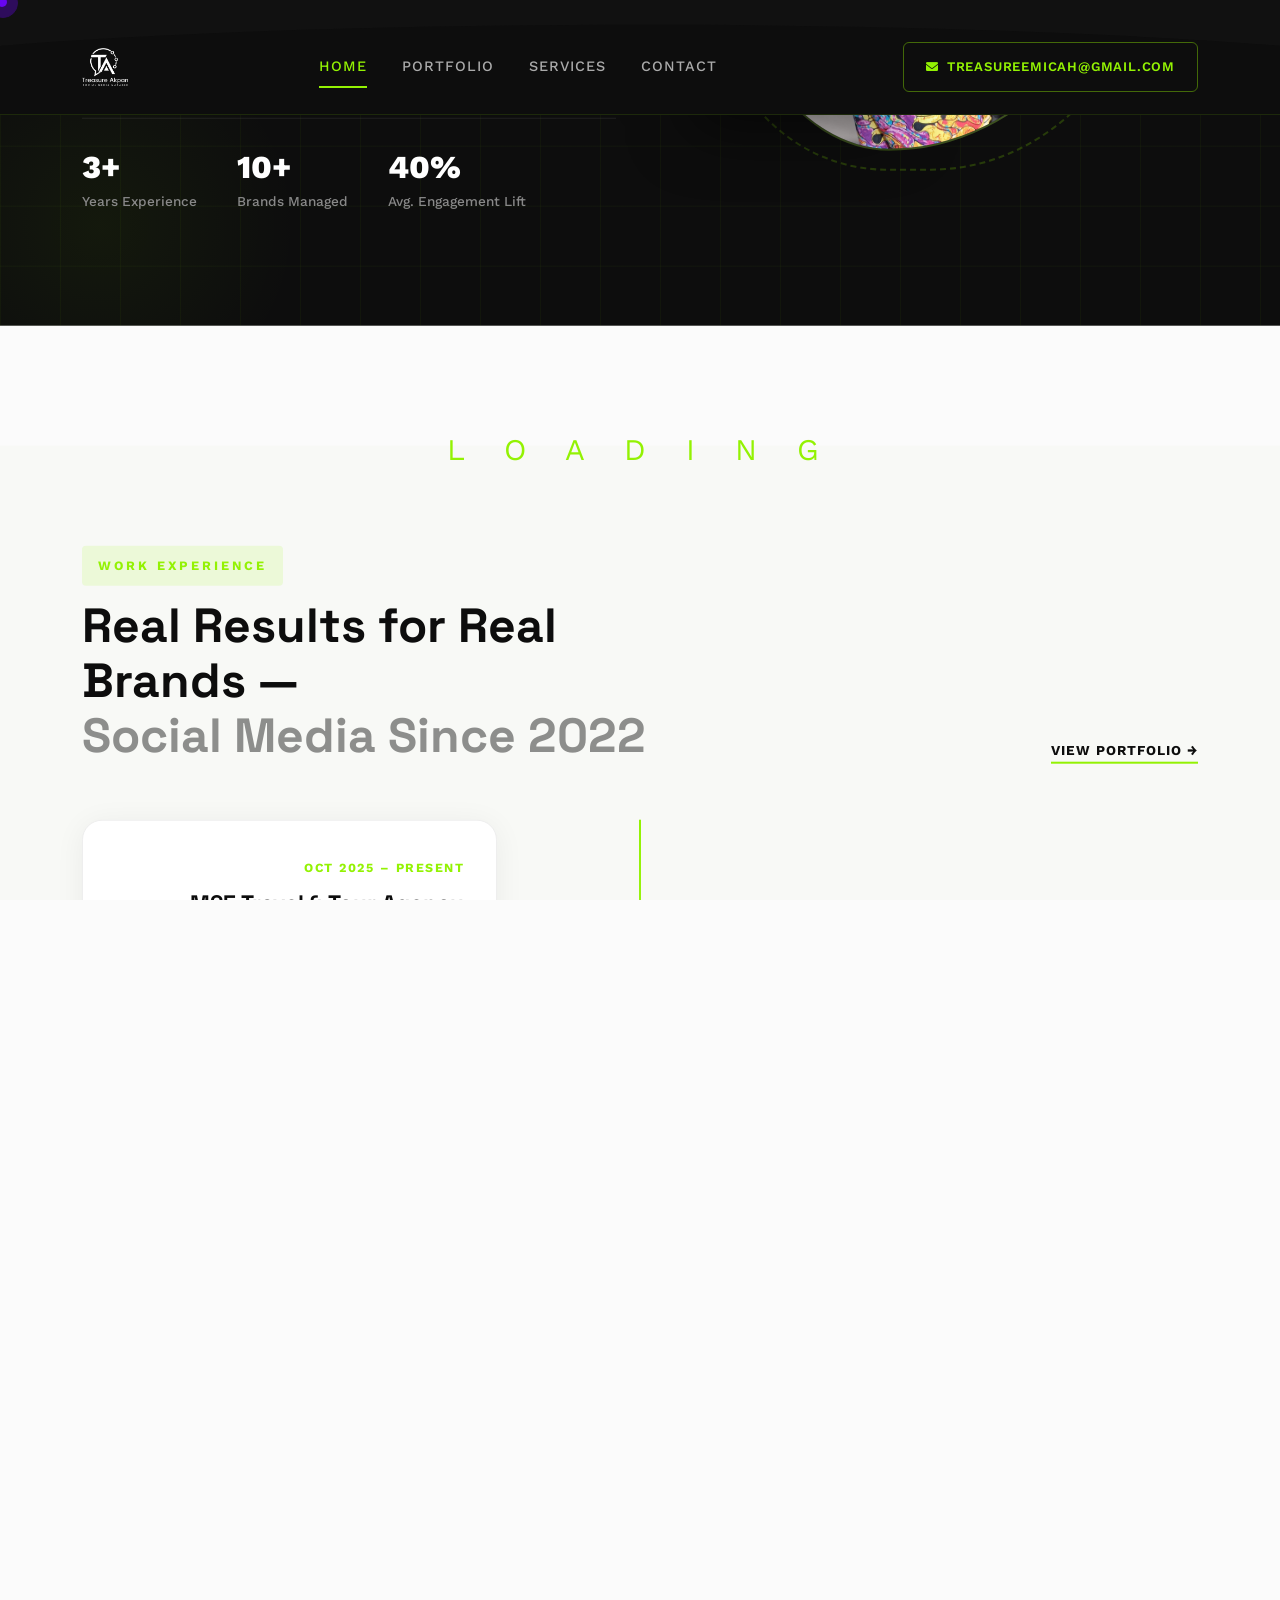
==== commit eb2c02ee: "big change." ====
--- a/index.html
+++ b/index.html
@@ -134,39 +134,89 @@
             <div class="offcanvas__overlay"></div>
 
             <!-- Header Section Start -->
+            <style>
+                #header-sticky {
+                    background: #0D0D0D !important;
+                    border-bottom: 1px solid rgba(147,242,3,0.12);
+                    transition: all 0.3s ease;
+                }
+                #header-sticky.sticky {
+                    background: rgba(13,13,13,0.97) !important;
+                    backdrop-filter: blur(20px);
+                    -webkit-backdrop-filter: blur(20px);
+                    border-bottom: 1px solid rgba(147,242,3,0.2);
+                    box-shadow: 0 4px 40px rgba(0,0,0,0.4);
+                }
+                .custom-nav-link {
+                    color: #aaa !important;
+                    font-size: 0.9rem !important;
+                    font-weight: 500 !important;
+                    text-transform: uppercase !important;
+                    letter-spacing: 1px !important;
+                    text-decoration: none;
+                    padding: 6px 0 !important;
+                    border-bottom: 2px solid transparent;
+                    transition: color 0.25s ease, border-color 0.25s ease;
+                    display: inline-block;
+                }
+                .custom-nav-link:hover,
+                .custom-nav-link.active {
+                    color: #93F203 !important;
+                    border-bottom-color: #93F203;
+                }
+                .nav-email-btn {
+                    display: inline-flex;
+                    align-items: center;
+                    gap: 8px;
+                    background: transparent;
+                    border: 1.5px solid rgba(147,242,3,0.4);
+                    color: #93F203;
+                    font-size: 0.82rem;
+                    font-weight: 600;
+                    text-transform: uppercase;
+                    letter-spacing: 0.8px;
+                    padding: 10px 22px;
+                    border-radius: 6px;
+                    text-decoration: none;
+                    transition: all 0.25s ease;
+                }
+                .nav-email-btn:hover {
+                    background: #93F203;
+                    color: #0D0D0D;
+                    border-color: #93F203;
+                }
+                /* Override circle-menu-box default */
+                .header-1 .main-menu ul li a.circle-menu-box {
+                    background: none !important;
+                    box-shadow: none !important;
+                    border: none !important;
+                }
+            </style>
             <header id="header-sticky" class="header-1">
                 <div class="container">
                     <div class="mega-menu-wrapper">
-                        <div class="header-main">
+                        <div class="header-main" style="padding: 22px 0;">
                             <a href="/" class="logo">
-                                <img src="assets/img/logo/black-logo.png" alt="img">
+                                <img src="assets/img/logo/white-logo.png" alt="Treasure Akpan" style="height: 38px; width: auto;">
                             </a>
                             <div class="mean__menu-wrapper">
                                 <div class="main-menu">
-                                                                        <nav id="mobile-menu">
-                                        <ul>
-                                            <li class="active">
-                                                <a class="circle-menu-box" href="/">Home</a>
-                                            </li>
-                                            <li>
-                                                <a class="circle-menu-box" href="project">Portfolio</a>
-                                            </li>
-                                            <li>
-                                                <a class="circle-menu-box" href="service">Services</a>
-                                            </li>
-                                            <li>
-                                                <a class="circle-menu-box" href="contact">Contact</a>
-                                            </li>
+                                    <nav id="mobile-menu">
+                                        <ul style="display: flex; align-items: center; gap: 40px; list-style: none; margin: 0; padding: 0;">
+                                            <li><a class="custom-nav-link active" href="/">Home</a></li>
+                                            <li><a class="custom-nav-link" href="project">Portfolio</a></li>
+                                            <li><a class="custom-nav-link" href="service">Services</a></li>
+                                            <li><a class="custom-nav-link" href="contact">Contact</a></li>
                                         </ul>
                                     </nav>
                                 </div>
                             </div>
-                            <div class="header-right d-flex justify-content-end align-items-center">
-                               
-                                <a href="mailto:treasureemicah@gmail.com" class="theme-btn">
-                                  treasureemicah@gmail.com
+                            <div class="header-right d-flex justify-content-end align-items-center gap-3">
+                                <a href="mailto:treasureemicah@gmail.com" class="nav-email-btn d-none d-lg-inline-flex">
+                                    <i class="fas fa-envelope" style="font-size: 12px;"></i>
+                                    treasureemicah@gmail.com
                                 </a>
-                                <div class="header__hamburger d-xl-none  my-auto">
+                                <div class="header__hamburger d-xl-none my-auto">
                                     <div class="sidebar__toggle">
                                        <span></span>
                                        <span></span>
@@ -189,256 +239,421 @@
                     </div>
                     
 
-                    <!-- Breadcrumb Section Start -->
-                    <section class="breadcrumb-wrapper bg-cover">
+                    <!-- Hero Section Start -->
+                    <section id="hero" style="
+                        min-height: 100vh;
+                        display: flex;
+                        align-items: center;
+                        background: #0D0D0D;
+                        position: relative;
+                        overflow: hidden;
+                        padding: 140px 0 80px;
+                    ">
+                        <!-- Subtle background grid -->
+                        <div style="
+                            position: absolute;
+                            inset: 0;
+                            background-image: linear-gradient(rgba(147,242,3,0.04) 1px, transparent 1px),
+                                              linear-gradient(90deg, rgba(147,242,3,0.04) 1px, transparent 1px);
+                            background-size: 60px 60px;
+                            pointer-events: none;
+                        "></div>
+                        <!-- Glow orb -->
+                        <div style="
+                            position: absolute;
+                            top: -150px;
+                            right: -150px;
+                            width: 600px;
+                            height: 600px;
+                            background: radial-gradient(circle, rgba(147,242,3,0.1) 0%, transparent 70%);
+                            pointer-events: none;
+                        "></div>
+                        <div style="
+                            position: absolute;
+                            bottom: -100px;
+                            left: -100px;
+                            width: 400px;
+                            height: 400px;
+                            background: radial-gradient(circle, rgba(147,242,3,0.05) 0%, transparent 70%);
+                            pointer-events: none;
+                        "></div>
+
+                        <div class="container" style="position: relative; z-index: 2;">
+                            <div class="row align-items-center g-5">
+                                <!-- Left Content -->
+                                <div class="col-lg-6 wow fadeInLeft" data-wow-delay=".2s">
+
+                                    <h1 style="font-size: clamp(2.8rem, 5vw, 4.2rem); font-weight: 800; color: #ffffff; line-height: 1.1; margin-bottom: 24px; letter-spacing: -1px;">
+                                        I Help Brands <br>
+                                        <span style="color: #93F203;">Grow &amp; Convert</span><br>
+                                        on Social Media
+                                    </h1>
+
+                                    <p style="font-size: 1.15rem; color: #aaaaaa; line-height: 1.7; margin-bottom: 40px; max-width: 480px;">
+                                        Social Media Strategist &amp; Manager crafting scroll-stopping content, community-building campaigns, and data-driven results for brands that mean business.
+                                    </p>
+
+                                    <!-- CTA Buttons -->
+                                    <div style="display: flex; align-items: center; flex-wrap: wrap; gap: 16px; margin-bottom: 56px;">
+                                        <a href="https://wa.me/2349138879884" class="theme-btn">
+                                            Hire Me
+                                        </a>
+                                        <a href="Treasure-Akpan-CV.pdf" download style="
+                                            display: inline-flex;
+                                            align-items: center;
+                                            gap: 10px;
+                                            color: #93F203;
+                                            font-weight: 600;
+                                            font-size: 0.9rem;
+                                            text-transform: uppercase;
+                                            letter-spacing: 1px;
+                                            text-decoration: none;
+                                            height: 65px;
+                                            padding: 0 40px;
+                                            border: 1.5px solid rgba(147,242,3,0.35);
+                                            border-radius: 35px;
+                                            transition: all 0.3s ease;
+                                        " onmouseover="this.style.background='rgba(147,242,3,0.08)'; this.style.borderColor='#93F203';"
+                                           onmouseout="this.style.background='transparent'; this.style.borderColor='rgba(147,242,3,0.35)';">
+                                            <i class="fas fa-download" style="font-size: 0.85rem;"></i>
+                                            Download CV
+                                        </a>
+                                    </div>
+
+                                    <!-- Stats row -->
+                                    <div style="display: flex; gap: 40px; flex-wrap: wrap; padding-top: 32px; border-top: 1px solid rgba(255,255,255,0.08);">
+                                        <div>
+                                            <div style="font-size: 2rem; font-weight: 800; color: #fff; line-height: 1;">3+</div>
+                                            <div style="font-size: 0.85rem; color: #888; margin-top: 4px; font-weight: 500;">Years Experience</div>
+                                        </div>
+                                        <div>
+                                            <div style="font-size: 2rem; font-weight: 800; color: #fff; line-height: 1;">10+</div>
+                                            <div style="font-size: 0.85rem; color: #888; margin-top: 4px; font-weight: 500;">Brands Managed</div>
+                                        </div>
+                                        <div>
+                                            <div style="font-size: 2rem; font-weight: 800; color: #fff; line-height: 1;">40%</div>
+                                            <div style="font-size: 0.85rem; color: #888; margin-top: 4px; font-weight: 500;">Avg. Engagement Lift</div>
+                                        </div>
+                                    </div>
+                                </div>
+
+                                <!-- Right — Image -->
+                                <div class="col-lg-6 text-center wow fadeInRight" data-wow-delay=".4s">
+                                    <div style="position: relative; display: inline-block;">
+                                        <!-- Ring decoration -->
+                                        <div style="
+                                            position: absolute;
+                                            inset: -20px;
+                                            border: 2px dashed rgba(147,242,3,0.2);
+                                            border-radius: 50% 40% 50% 40%;
+                                            animation: spin 20s linear infinite;
+                                            pointer-events: none;
+                                        "></div>
+                                        <!-- Image container -->
+                                        <div style="
+                                            width: 420px;
+                                            max-width: 100%;
+                                            height: 500px;
+                                            border-radius: 40% 60% 60% 40% / 50% 40% 60% 50%;
+                                            overflow: hidden;
+                                            background: linear-gradient(135deg, #1a1a1a 0%, #2a2a2a 100%);
+                                            border: 2px solid rgba(147,242,3,0.2);
+                                            margin: 0 auto;
+                                        ">
+                                            <img src="assets/img/inner/about/about-01.png" alt="Treasure Akpan – Social Media Manager" style="
+                                                width: 100%;
+                                                height: 100%;
+                                                object-fit: cover;
+                                                object-position: top center;
+                                            ">
+                                        </div>
+                                        <!-- Floating tag -->
+                                        <div style="
+                                            position: absolute;
+                                            bottom: 40px;
+                                            left: -30px;
+                                            background: #0D0D0D;
+                                            border: 1px solid rgba(147,242,3,0.25);
+                                            border-radius: 16px;
+                                            padding: 14px 20px;
+                                            box-shadow: 0 20px 60px rgba(0,0,0,0.5);
+                                            display: flex;
+                                            align-items: center;
+                                            gap: 12px;
+                                            white-space: nowrap;
+                                        ">
+                                            <div style="width: 40px; height: 40px; background: #93F203; border-radius: 12px; display: flex; align-items: center; justify-content: center;">
+                                                <i class="fas fa-chart-line" style="color: #0D0D0D; font-size: 18px;"></i>
+                                            </div>
+                                            <div>
+                                                <div style="font-size: 0.75rem; color: #888; font-weight: 500;">Avg. Reach Growth</div>
+                                                <div style="font-size: 1.1rem; color: #fff; font-weight: 800;">+120% ROI</div>
+                                            </div>
+                                        </div>
+                                        <!-- Floating social badge -->
+                                        <div style="
+                                            position: absolute;
+                                            top: 40px;
+                                            right: -20px;
+                                            background: #111;
+                                            border: 1px solid rgba(147,242,3,0.25);
+                                            border-radius: 14px;
+                                            padding: 12px 16px;
+                                            box-shadow: 0 10px 40px rgba(0,0,0,0.4);
+                                            display: flex;
+                                            gap: 14px;
+                                            align-items: center;
+                                        ">
+                                            <i class="fab fa-instagram" style="color: #93F203; font-size: 20px;"></i>
+                                            <i class="fab fa-facebook" style="color: #93F203; font-size: 20px;"></i>
+                                            <i class="fab fa-linkedin" style="color: #93F203; font-size: 20px;"></i>
+                                        </div>
+                                    </div>
+                                </div>
+                            </div>
+                        </div>
                     </section>
 
-                     <!-- About Section Start -->
-                    <section class="about-section fix" style="margin-top:120px">
-                        <div class="container">
-                            <div class="about-wrapper-inner section-bg">
-                                <div class="row align-items-center">
-                                    <div class="col-xl-7">
-                                        <div class="about-content">
-                                            <span class="work-text wow fadeInUp">Available for work</span>
-                                            <div class="section-title mb-0 split-title">
-                                                <h2 class="style-3 text-white">Hi, I'm Treasure Akpan <br> Social Media Manager</h2>
-                                            </div>
-                                            <p class="about-text wow fadeInUp" data-wow-delay=".2s">
-                                                Welcome to my portfolio! I'm a passionate Social Media Manager with a proven track record of building brand communities, crafting high-converting content, and driving real business growth through strategic digital marketing.
-                                            </p>
-                                            <div class="about-btn-area wow fadeInUp" data-wow-delay=".4s">
-                                                <a href="https://wa.me/2349138879884" class="theme-btn">
-                                                Hire Me
-                                                </a>
-                                                <a href="Treasure-Akpan-CV.pdf" class="social-icon" download>
-                                                    Download CV
-                                                </a>
-                                            </div>
-                                        </div>
-                                    </div>
-                                    <div class="col-xl-5 col-lg-5 mt-4 mt-xl-0 wow fadeInUp" data-wow-delay=".3s">
-                                        <div class="about-img">
-                                            <img src="assets/img/inner/about/about-01.png" alt="img">
-                                        </div>
-                                    </div>
-                                </div>
-                            </div>
-                        </div>
-                    </section>
+                    <style>
+                        @keyframes pulse {
+                            0%, 100% { opacity: 1; transform: scale(1); }
+                            50% { opacity: 0.5; transform: scale(1.4); }
+                        }
+                        @keyframes spin {
+                            from { transform: rotate(0deg); }
+                            to { transform: rotate(360deg); }
+                        }
+                    </style>
 
                     <!-- Counter Feature Section Start -->
                     <section class="counter-feature-section section-padding fix pt-0">
                     </section>
 
-                    <!-- Work Positions Section Start -->
-                    <section class="work-positions fix">
+                    <!-- Experience Section Start -->
+                    <section style="background: #f8f9f6; padding: 100px 0;">
                         <div class="container">
-                            <div class="section-title text-center text-xl-start split-title">
-                                <h2 class="style-3">Real Results for Real Brands — <br> Social Media Since 2022</h2>
-                            </div>
-                            <div class="work-positions-items active">
-                                <span class="year">Oct 2025 – Present</span>
-                                <h3 class="title">
-                                   M25 Travel &amp; Tour Agency
-                                </h3>
-                                <div class="content">
-                                    <h4 class="title-2">
-                                       Customer Service, Sales &amp; Social Media — UK (Remote)
-                                    </h4>
-                                    <ul>
-                                        <li>
-                                            • Handled daily inbound and outbound calls for a UK travel agency, converting qualified leads into confirmed bookings and managing reservation changes and refund requests.
-                                        </li>
-                                        <li>
-                                            • Also managed the company's social media and content calendars, driving community engagement alongside core call-centre duties.
-                                        </li>
-                                    </ul>
-                                </div>
-                            </div>
-                            <div class="work-positions-items">
-                                <span class="year">2025</span>
-                                <h3 class="title">
-                                    Genova Transact
-                                </h3>
-                                <div class="content">
-                                    <h4 class="title-2">
-                                        Head of Marketing — Lagos, Nigeria
-                                    </h4>
-                                    <ul>
-                                        <li>
-                                            • Led social media and overall digital marketing strategy across platforms, planning and executing growth-focused campaigns.
-                                        </li>
-                                        <li>
-                                            • Increased audience engagement and brand awareness through proactive community interaction and content testing.
-                                        </li>
-                                    </ul>
-                                </div>
-                            </div>
-                            <div class="work-positions-items">
-                                <span class="year">2025</span>
-                                <h3 class="title">
-                                   Cinematic Craft
-                                </h3>
-                                <div class="content">
-                                    <h4 class="title-2">
-                                       Social Media &amp; Ads Manager — Uyo, Nigeria
-                                    </h4>
-                                    <ul>
-                                        <li>
-                                            • Managed Meta ad campaigns and organic social content to drive brand visibility and lead generation.
-                                        </li>
-                                        <li>
-                                            • Increased reach and qualified engagement by testing new audiences, creatives, and content strategies.
-                                        </li>
-                                    </ul>
-                                </div>
-                            </div>
-                            <div class="work-positions-items">
-                                <span class="year">2025</span>
-                                <h3 class="title">
-                                   Mita School
-                                </h3>
-                                <div class="content">
-                                    <h4 class="title-2">
-                                       Social Media &amp; Website Manager — Uyo, Nigeria
-                                    </h4>
-                                    <ul>
-                                        <li>
-                                            • Managed the school's social media presence, developing campaigns that increased page visibility by 40%.
-                                        </li>
-                                        <li>
-                                            • Created an original educational content series that increased enrollment inquiries by 50%.
-                                        </li>
-                                    </ul>
-                                </div>
-                            </div>
+                            <!-- Header -->
+                            <div class="row align-items-end mb-5 pb-2">
+                                <div class="col-lg-7">
+                                    <p style="font-size: 0.8rem; font-weight: 700; text-transform: uppercase; letter-spacing: 3px; color: #93F203; margin-bottom: 12px; background: rgba(147,242,3,0.12); display: inline-block; padding: 6px 16px; border-radius: 4px;">Work Experience</p>
+                                    <h2 style="font-size: clamp(2rem, 4vw, 3rem); font-weight: 800; color: #0D0D0D; line-height: 1.15; margin: 0;">Real Results for Real Brands —<br><span style="color: #0D0D0D; opacity: 0.45;">Social Media Since 2022</span></h2>
+                                </div>
+                                <div class="col-lg-5 text-lg-end mt-4 mt-lg-0">
+                                    <a href="project" style="font-size: 0.85rem; font-weight: 700; text-transform: uppercase; letter-spacing: 1px; color: #0D0D0D; text-decoration: none; border-bottom: 2px solid #93F203; padding-bottom: 4px;">View Portfolio &rarr;</a>
+                                </div>
+                            </div>
+
+                            <!-- Timeline -->
+                            <div style="position: relative; padding-left: 0;">
+
+                                <!-- Vertical lime line on large screens -->
+                                <div class="d-none d-lg-block" style="position: absolute; left: 50%; top: 0; bottom: 0; width: 2px; background: linear-gradient(to bottom, #93F203, rgba(147,242,3,0.1)); transform: translateX(-50%);"></div>
+
+                                <!-- Entry 1 -->
+                                <div class="row align-items-center mb-5 pb-2 wow fadeInUp" data-wow-delay=".1s" style="position: relative;">
+                                    <div class="col-lg-5 text-lg-end pe-lg-5 order-2 order-lg-1">
+                                        <div style="background: #fff; border-radius: 20px; padding: 32px; box-shadow: 0 4px 30px rgba(0,0,0,0.06); border: 1px solid #eee;">
+                                            <span style="font-size: 0.78rem; font-weight: 700; text-transform: uppercase; letter-spacing: 1.5px; color: #93F203;">Oct 2025 – Present</span>
+                                            <h3 style="font-size: 1.4rem; font-weight: 800; color: #0D0D0D; margin: 10px 0 6px;">M25 Travel &amp; Tour Agency</h3>
+                                            <p style="font-size: 0.9rem; font-weight: 600; color: #666; margin-bottom: 16px;">Customer Service, Sales &amp; Social Media — UK (Remote)</p>
+                                            <ul style="list-style: none; padding: 0; margin: 0;">
+                                                <li style="display: flex; gap: 10px; margin-bottom: 10px; font-size: 0.9rem; color: #555; line-height: 1.6;"><span style="color: #93F203; font-weight: 800; flex-shrink: 0;">→</span> Handled daily inbound and outbound calls, converting qualified leads into confirmed bookings and managing reservation changes.</li>
+                                                <li style="display: flex; gap: 10px; font-size: 0.9rem; color: #555; line-height: 1.6;"><span style="color: #93F203; font-weight: 800; flex-shrink: 0;">→</span> Managed the company's social media and content calendars, driving community engagement.</li>
+                                            </ul>
+                                        </div>
+                                    </div>
+                                    <!-- Centre node -->
+                                    <div class="col-lg-2 d-none d-lg-flex justify-content-center order-lg-2">
+                                        <div style="width: 52px; height: 52px; background: #93F203; border-radius: 50%; display: flex; align-items: center; justify-content: center; font-weight: 800; font-size: 1rem; color: #0D0D0D; box-shadow: 0 0 0 6px rgba(147,242,3,0.15); z-index: 1; position: relative;">01</div>
+                                    </div>
+                                    <div class="col-lg-5 order-1 order-lg-3"></div>
+                                </div>
+
+                                <!-- Entry 2 -->
+                                <div class="row align-items-center mb-5 pb-2 wow fadeInUp" data-wow-delay=".2s" style="position: relative;">
+                                    <div class="col-lg-5 order-2 order-lg-1"></div>
+                                    <!-- Centre node -->
+                                    <div class="col-lg-2 d-none d-lg-flex justify-content-center order-lg-2">
+                                        <div style="width: 52px; height: 52px; background: #0D0D0D; border-radius: 50%; display: flex; align-items: center; justify-content: center; font-weight: 800; font-size: 1rem; color: #93F203; box-shadow: 0 0 0 6px rgba(13,13,13,0.08); z-index: 1; position: relative;">02</div>
+                                    </div>
+                                    <div class="col-lg-5 ps-lg-5 order-1 order-lg-3">
+                                        <div style="background: #fff; border-radius: 20px; padding: 32px; box-shadow: 0 4px 30px rgba(0,0,0,0.06); border: 1px solid #eee;">
+                                            <span style="font-size: 0.78rem; font-weight: 700; text-transform: uppercase; letter-spacing: 1.5px; color: #93F203;">2025</span>
+                                            <h3 style="font-size: 1.4rem; font-weight: 800; color: #0D0D0D; margin: 10px 0 6px;">Genova Transact</h3>
+                                            <p style="font-size: 0.9rem; font-weight: 600; color: #666; margin-bottom: 16px;">Head of Marketing — Lagos, Nigeria</p>
+                                            <ul style="list-style: none; padding: 0; margin: 0;">
+                                                <li style="display: flex; gap: 10px; margin-bottom: 10px; font-size: 0.9rem; color: #555; line-height: 1.6;"><span style="color: #93F203; font-weight: 800; flex-shrink: 0;">→</span> Led social media and overall digital marketing strategy, planning and executing growth-focused campaigns.</li>
+                                                <li style="display: flex; gap: 10px; font-size: 0.9rem; color: #555; line-height: 1.6;"><span style="color: #93F203; font-weight: 800; flex-shrink: 0;">→</span> Increased audience engagement and brand awareness through proactive community interaction and content testing.</li>
+                                            </ul>
+                                        </div>
+                                    </div>
+                                </div>
+
+                                <!-- Entry 3 -->
+                                <div class="row align-items-center mb-5 pb-2 wow fadeInUp" data-wow-delay=".3s" style="position: relative;">
+                                    <div class="col-lg-5 text-lg-end pe-lg-5 order-2 order-lg-1">
+                                        <div style="background: #fff; border-radius: 20px; padding: 32px; box-shadow: 0 4px 30px rgba(0,0,0,0.06); border: 1px solid #eee;">
+                                            <span style="font-size: 0.78rem; font-weight: 700; text-transform: uppercase; letter-spacing: 1.5px; color: #93F203;">2025</span>
+                                            <h3 style="font-size: 1.4rem; font-weight: 800; color: #0D0D0D; margin: 10px 0 6px;">Cinematic Craft</h3>
+                                            <p style="font-size: 0.9rem; font-weight: 600; color: #666; margin-bottom: 16px;">Social Media &amp; Ads Manager — Uyo, Nigeria</p>
+                                            <ul style="list-style: none; padding: 0; margin: 0;">
+                                                <li style="display: flex; gap: 10px; margin-bottom: 10px; font-size: 0.9rem; color: #555; line-height: 1.6;"><span style="color: #93F203; font-weight: 800; flex-shrink: 0;">→</span> Managed Meta ad campaigns and organic social content to drive brand visibility and lead generation.</li>
+                                                <li style="display: flex; gap: 10px; font-size: 0.9rem; color: #555; line-height: 1.6;"><span style="color: #93F203; font-weight: 800; flex-shrink: 0;">→</span> Increased reach and qualified engagement by testing new audiences, creatives, and content strategies.</li>
+                                            </ul>
+                                        </div>
+                                    </div>
+                                    <!-- Centre node -->
+                                    <div class="col-lg-2 d-none d-lg-flex justify-content-center order-lg-2">
+                                        <div style="width: 52px; height: 52px; background: #93F203; border-radius: 50%; display: flex; align-items: center; justify-content: center; font-weight: 800; font-size: 1rem; color: #0D0D0D; box-shadow: 0 0 0 6px rgba(147,242,3,0.15); z-index: 1; position: relative;">03</div>
+                                    </div>
+                                    <div class="col-lg-5 order-1 order-lg-3"></div>
+                                </div>
+
+                                <!-- Entry 4 -->
+                                <div class="row align-items-center wow fadeInUp" data-wow-delay=".4s" style="position: relative;">
+                                    <div class="col-lg-5 order-2 order-lg-1"></div>
+                                    <!-- Centre node -->
+                                    <div class="col-lg-2 d-none d-lg-flex justify-content-center order-lg-2">
+                                        <div style="width: 52px; height: 52px; background: #0D0D0D; border-radius: 50%; display: flex; align-items: center; justify-content: center; font-weight: 800; font-size: 1rem; color: #93F203; box-shadow: 0 0 0 6px rgba(13,13,13,0.08); z-index: 1; position: relative;">04</div>
+                                    </div>
+                                    <div class="col-lg-5 ps-lg-5 order-1 order-lg-3">
+                                        <div style="background: #fff; border-radius: 20px; padding: 32px; box-shadow: 0 4px 30px rgba(0,0,0,0.06); border: 1px solid #eee;">
+                                            <span style="font-size: 0.78rem; font-weight: 700; text-transform: uppercase; letter-spacing: 1.5px; color: #93F203;">2025</span>
+                                            <h3 style="font-size: 1.4rem; font-weight: 800; color: #0D0D0D; margin: 10px 0 6px;">Mita School</h3>
+                                            <p style="font-size: 0.9rem; font-weight: 600; color: #666; margin-bottom: 16px;">Social Media &amp; Website Manager — Uyo, Nigeria</p>
+                                            <ul style="list-style: none; padding: 0; margin: 0;">
+                                                <li style="display: flex; gap: 10px; margin-bottom: 10px; font-size: 0.9rem; color: #555; line-height: 1.6;"><span style="color: #93F203; font-weight: 800; flex-shrink: 0;">→</span> Managed the school's social media presence, developing campaigns that increased page visibility by 40%.</li>
+                                                <li style="display: flex; gap: 10px; font-size: 0.9rem; color: #555; line-height: 1.6;"><span style="color: #93F203; font-weight: 800; flex-shrink: 0;">→</span> Created an original educational content series that increased enrollment inquiries by 50%.</li>
+                                            </ul>
+                                        </div>
+                                    </div>
+                                </div>
+
+                            </div><!-- / timeline -->
                         </div>
                     </section>
 
                     <!-- Project Section Start -->
-                    <div class="project-section-inner section-padding fix">
-                        <div class="project-wrapper-inner">
+                    <!-- Project Section Start -->
+                    <div class="section-padding fix pb-0">
+                        <div class="container">
+                            <div class="section-title text-center">
+                                <h2 class="style-3 split-title">Featured Projects</h2>
+                            </div>
                             <div class="swiper project-slider">
                                 <div class="swiper-wrapper">
-                                    <div class="swiper-slide">
-                                        <div class="project-thumb-box-inner">
-                                            <img class="hover-img" src="assets/img/inner/about/project-01.jpg" alt="img">
-                                            <img class="hover-img" src="assets/img/inner/about/project-01.jpg" alt="img">
-                                            <div class="icon-text">
-                                                <img src="assets/img/inner/about/project-text-1.png" alt="img">
-                                            </div>
-                                        </div>
-                                    </div>
-                                    <div class="swiper-slide">
-                                        <div class="project-thumb-box-inner">
-                                            <img class="hover-img" src="assets/img/inner/about/project-02.jpg" alt="img">
-                                            <img class="hover-img" src="assets/img/inner/about/project-02.jpg" alt="img">
-                                            <div class="icon-text">
-                                                <img src="assets/img/inner/about/project-text-1.png" alt="img">
-                                            </div>
-                                        </div>
-                                    </div>
-                                    <div class="swiper-slide">
-                                        <div class="project-thumb-box-inner">
-                                            <img class="hover-img" src="assets/img/inner/about/project-02.jpg" alt="img">
-                                            <img class="hover-img" src="assets/img/inner/about/project-02.jpg" alt="img">
-                                            <div class="icon-text">
-                                                <img src="assets/img/inner/about/project-text-1.png" alt="img">
-                                            </div>
-                                        </div>
-                                    </div>
-                                </div>
+                                    <div class="swiper-slide" style="opacity: 1 !important; transition: none;">
+                                        <div class="custom-project-card" style="text-align: center; background: #fff; border-radius: 16px; padding: 25px; box-shadow: 0 10px 40px rgba(0,0,0,0.08); border: 1px solid #f0f0f0;">
+                                            <img src="assets/img/projects/cinematic.jpeg" alt="Cinematic Craft" style="max-height: 400px; width: 100%; object-fit: contain; border-radius: 8px; margin-bottom: 25px; background: #fafafa;">
+                                            <h3 style="font-size: 24px; font-weight: 700; color: #111; margin-bottom: 8px;">Cinematic Craft</h3>
+                                            <p style="color: #ff5722; font-weight: 600; margin-bottom: 15px; font-size: 16px;">Social Media Management</p>
+                                            <a href="project" style="font-weight: 600; color: #111; text-decoration: underline;">View Details</a>
+                                        </div>
+                                    </div>
+                                    <div class="swiper-slide" style="opacity: 1 !important; transition: none;">
+                                        <div class="custom-project-card" style="text-align: center; background: #fff; border-radius: 16px; padding: 25px; box-shadow: 0 10px 40px rgba(0,0,0,0.08); border: 1px solid #f0f0f0;">
+                                            <img src="assets/img/projects/genova.jpeg" alt="Genova Transact" style="max-height: 400px; width: 100%; object-fit: contain; border-radius: 8px; margin-bottom: 25px; background: #fafafa;">
+                                            <h3 style="font-size: 24px; font-weight: 700; color: #111; margin-bottom: 8px;">Genova Transact</h3>
+                                            <p style="color: #ff5722; font-weight: 600; margin-bottom: 15px; font-size: 16px;">Marketing Strategy</p>
+                                            <a href="project" style="font-weight: 600; color: #111; text-decoration: underline;">View Details</a>
+                                        </div>
+                                    </div>
+                                    <div class="swiper-slide" style="opacity: 1 !important; transition: none;">
+                                        <div class="custom-project-card" style="text-align: center; background: #fff; border-radius: 16px; padding: 25px; box-shadow: 0 10px 40px rgba(0,0,0,0.08); border: 1px solid #f0f0f0;">
+                                            <img src="assets/img/projects/m25.jpeg" alt="M25 Travel" style="max-height: 400px; width: 100%; object-fit: contain; border-radius: 8px; margin-bottom: 25px; background: #fafafa;">
+                                            <h3 style="font-size: 24px; font-weight: 700; color: #111; margin-bottom: 8px;">M25 Travel</h3>
+                                            <p style="color: #ff5722; font-weight: 600; margin-bottom: 15px; font-size: 16px;">Customer Service & Socials</p>
+                                            <a href="project" style="font-weight: 600; color: #111; text-decoration: underline;">View Details</a>
+                                        </div>
+                                    </div>
+                                </div>
+                            </div>
+                            <div class="text-center mt-5">
+                                <a href="project" class="theme-btn">View Full Portfolio</a>
                             </div>
                         </div>
                     </div>
 
-                    <!-- Tech Stack Section Start -->
+                    <!-- Services Section Start -->
                     <section class="tech-stack-section-inner section-padding pt-0 fix">
                         <div class="container">
                             <div class="section-title text-center">
-                                <h2 class="style-3 split-title">My Toolkit & Platforms</h2>
+                                <h2 class="style-3 split-title">My Services</h2>
                                 <p class="mt-3 wow fadeInUp" data-wow-delay=".2s">
-                                    The platforms, tools, and skills I use daily to plan, create, <br> publish, and analyse social media campaigns.
+                                    Helping brands grow online through strategic content creation, targeted campaigns, and data-driven social media management.
                                 </p>
                             </div>
-                            <div class="row g-3">
-                                <div class="col-xl-4 col-lg-6 col-md-6 wow fadeInUp" data-wow-delay=".3s">
-                                    <div class="tech-stack-items">
+                            <div class="row g-4">
+                                <!-- Service 1 -->
+                                <div class="col-xl-4 col-lg-4 col-md-6 wow fadeInUp" data-wow-delay=".2s">
+                                    <div class="tech-stack-items" style="height: 100%;">
                                         <div class="tech-top">
                                             <div class="icon">
-                                                <img src="assets/img/inner/about/meta.svg" alt="img" width="50">
-                                            </div>
-                                            <h3 class="title">Meta Business Suite</h3>
-                                        </div>
-                                        <p>
-                                            Planning, scheduling, and analysing Facebook and Instagram campaigns — from organic posts to paid ad sets and audience targeting.
-                                        </p>
-                                    </div>
-                                </div>
-                                <div class="col-xl-4 col-lg-6 col-md-6 wow fadeInUp" data-wow-delay=".5s">
-                                    <div class="tech-stack-items">
+                                                <i class="fa-solid fa-chess-knight" style="font-size: 32px; color: #ff5722;"></i>
+                                            </div>
+                                            <h3 class="title"><a href="service-details">Social Media Strategy</a></h3>
+                                        </div>
+                                        <p>Developing data-driven social media strategies to align with your brand goals and engage your target audience.</p>
+                                    </div>
+                                </div>
+                                <!-- Service 2 -->
+                                <div class="col-xl-4 col-lg-4 col-md-6 wow fadeInUp" data-wow-delay=".4s">
+                                    <div class="tech-stack-items" style="height: 100%;">
                                         <div class="tech-top">
                                             <div class="icon">
-                                                <img src="assets/img/inner/about/canva.svg" alt="img" width="50">
-                                            </div>
-                                            <h3 class="title">Canva & Adobe Express</h3>
-                                        </div>
-                                        <p>
-                                            Creating scroll-stopping graphics, branded templates, short-form video, carousels and story assets optimised for every platform.
-                                        </p>
-                                    </div>
-                                </div>
-                                <div class="col-xl-4 col-lg-6 col-md-6 wow fadeInUp" data-wow-delay=".7s">
-                                    <div class="tech-stack-items">
+                                                <i class="fa-solid fa-pen-nib" style="font-size: 32px; color: #ff5722;"></i>
+                                            </div>
+                                            <h3 class="title"><a href="service-details">Content Creation & Curation</a></h3>
+                                        </div>
+                                        <p>Crafting high-quality, engaging visuals and copy that resonate with your audience and tell your brand's story.</p>
+                                    </div>
+                                </div>
+                                <!-- Service 3 -->
+                                <div class="col-xl-4 col-lg-4 col-md-6 wow fadeInUp" data-wow-delay=".6s">
+                                    <div class="tech-stack-items" style="height: 100%;">
                                         <div class="tech-top">
                                             <div class="icon">
-                                                <img src="assets/img/inner/about/hootsuite.svg" alt="img" width="50">
-                                            </div>
-                                            <h3 class="title">Hootsuite & Buffer</h3>
-                                        </div>
-                                        <p>
-                                            Scheduling and managing multi-channel content queues, monitoring engagement in real time, and generating performance reports.
-                                        </p>
-                                    </div>
-                                </div>
-                                <div class="col-xl-4 col-lg-6 col-md-6 wow fadeInUp" data-wow-delay=".3s">
-                                    <div class="tech-stack-items">
+                                                <i class="fa-solid fa-users" style="font-size: 32px; color: #ff5722;"></i>
+                                            </div>
+                                            <h3 class="title"><a href="service-details">Community Management</a></h3>
+                                        </div>
+                                        <p>Fostering meaningful relationships and maintaining an active, engaged presence with your followers.</p>
+                                    </div>
+                                </div>
+                                <!-- Service 4 -->
+                                <div class="col-xl-4 col-lg-4 col-md-6 wow fadeInUp" data-wow-delay=".2s">
+                                    <div class="tech-stack-items" style="height: 100%;">
                                         <div class="tech-top">
                                             <div class="icon">
-                                                <img src="assets/img/inner/about/googleanalytics.svg" alt="img" width="50">
-                                            </div>
-                                            <h3 class="title">Google Analytics & Ads</h3>
-                                        </div>
-                                        <p>
-                                            Tracking campaign performance, audience behaviour and conversion funnels; running and optimising Google Search & Display ad campaigns.
-                                        </p>
-                                    </div>
-                                </div>
-                                <div class="col-xl-4 col-lg-6 col-md-6 wow fadeInUp" data-wow-delay=".5s">
-                                    <div class="tech-stack-items">
+                                                <i class="fa-solid fa-bullhorn" style="font-size: 32px; color: #ff5722;"></i>
+                                            </div>
+                                            <h3 class="title"><a href="service-details">Paid Advertising (Ads)</a></h3>
+                                        </div>
+                                        <p>Running targeted ad campaigns across platforms to maximize ROI and reach new potential customers.</p>
+                                    </div>
+                                </div>
+                                <!-- Service 5 -->
+                                <div class="col-xl-4 col-lg-4 col-md-6 wow fadeInUp" data-wow-delay=".4s">
+                                    <div class="tech-stack-items" style="height: 100%;">
                                         <div class="tech-top">
                                             <div class="icon">
-                                                <img src="assets/img/inner/about/tiktok.svg" alt="img" width="50">
-                                            </div>
-                                            <h3 class="title">TikTok & Instagram Reels</h3>
-                                        </div>
-                                        <p>
-                                            Ideating, filming, and editing short-form video content that drives organic reach, viral sharing, and follower growth on TikTok and Reels.
-                                        </p>
-                                    </div>
-                                </div>
-                                <div class="col-xl-4 col-lg-6 col-md-6 wow fadeInUp" data-wow-delay=".7s">
-                                    <div class="tech-stack-items">
+                                                <i class="fa-solid fa-user-astronaut" style="font-size: 32px; color: #ff5722;"></i>
+                                            </div>
+                                            <h3 class="title"><a href="service-details">Influencer Marketing</a></h3>
+                                        </div>
+                                        <p>Partnering with key influencers in your niche to boost brand awareness and build credibility.</p>
+                                    </div>
+                                </div>
+                                <!-- Service 6 -->
+                                <div class="col-xl-4 col-lg-4 col-md-6 wow fadeInUp" data-wow-delay=".6s">
+                                    <div class="tech-stack-items" style="height: 100%;">
                                         <div class="tech-top">
                                             <div class="icon">
-                                                <img src="assets/img/inner/about/sproutsocial.svg" alt="img" width="50">
-                                            </div>
-                                            <h3 class="title">Sprout Social & Insights</h3>
-                                        </div>
-                                        <p>
-                                            Deep-diving into platform insights and Sprout Social dashboards to surface actionable data and shareable reports for clients.
-                                        </p>
+                                                <i class="fa-solid fa-chart-line" style="font-size: 32px; color: #ff5722;"></i>
+                                            </div>
+                                            <h3 class="title"><a href="service-details">Analytics & Reporting</a></h3>
+                                        </div>
+                                        <p>Tracking campaign performance and providing actionable insights to continually refine our approach.</p>
                                     </div>
                                 </div>
                             </div>
@@ -527,39 +742,11 @@
                                             </div>
                                         </div>
                                         
-                                        <form action="#" id="contact-form" class="contact-form-box">
-                                            <div class="row g-4 align-items-center justify-content-center">
-                                                <div class="col-lg-6 col-md-6 wow fadeInUp" data-wow-delay=".2s">
-                                                    <div class="form-clt">
-                                                        <span>Name</span>
-                                                        <input type="text" name="name" id="name" placeholder="Name">
-                                                    </div>
-                                                </div>
-                                                <div class="col-lg-6 col-md-6 wow fadeInUp" data-wow-delay=".4s">
-                                                    <div class="form-clt">
-                                                        <span>Email</span>
-                                                        <input type="text" name="email" id="email2" placeholder="Email">
-                                                    </div>
-                                                </div>
-                                                <div class="col-lg-12 wow fadeInUp" data-wow-delay=".6s">
-                                                    <div class="form-clt">
-                                                        <span>Message</span>
-                                                        <textarea name="message" id="message" placeholder="Project details (optional)"></textarea>
-                                                    </div>
-                                                </div>
-                                                <div class="col-lg-12 wow fadeInUp" data-wow-delay=".8s">
-                                                    <div class="contact-button">
-                                                        <button type="submit" class="theme-btn">
-                                                            Send
-                                                        </button>
-                                                        <p>
-                                                            <a href="mailto:treasureemicah@gmail.com">treasureemicah@gmail.com
-                                                            </a>
-                                                        </p>
-                                                    </div>
-                                                </div>
-                                            </div>
-                                        </form>
+                                        <div class="contact-button mt-4 mb-4 wow fadeInUp" data-wow-delay=".6s">
+                                            <a href="mailto:treasureemicah@gmail.com" class="theme-btn">
+                                                Send
+                                            </a>
+                                        </div>
                                     </div>
                                 </div>
                             </div>
@@ -567,99 +754,49 @@
                     </section>
                     
                     <!-- Footer Section Start -->
-                    <footer class="footer-section fix">
-                        <div class="footer-shape">
-                            <img src="assets/img/home-1/footer-shape.png" alt="img">
-                        </div>
-                        <div class="container">
-                            <div class="footer-widget-wrapper">
-                                <div class="row justify-content-between">
-                                    <div class="col-xxl-2 col-xl-2 col-lg-6 col-md-5 wow fadeInUp" data-wow-delay=".3s">
-                                        <div class="footer-widget-items">
-                                            <div class="widget-head">
-                                                <h3>Navigation</h3>
-                                            </div>
-                                            <ul class="list-area">
-                                                <li>
-                                                    <a href="about">
-                                                        <i class="icon-footer-arrow"></i>
-                                                        About
-                                                    </a>
-                                                </li>
-                                                <li>
-                                                    <a href="project">
-                                                        <i class="icon-footer-arrow"></i>
-                                                        Projects
-                                                    </a>
-                                                </li>
-                                                <li>
-                                                    <a href="service">
-                                                        <i class="icon-footer-arrow"></i>
-                                                        Services
-                                                    </a>
-                                                </li>
-                                                <li>
-                                                    <a href="contact">
-                                                        <i class="icon-footer-arrow"></i>
-                                                         Contact
-                                                    </a>
-                                                </li>
-                                            </ul>
-                                        </div>
-                                    </div>
-                                    <div class="col-xxl-4 col-xl-5 col-lg-6 col-md-7  wow fadeInUp" data-wow-delay=".5s">
-                                        <div class="footer-widget-items">
-                                            <div class="widget-head">
-                                                <h3>Follow me</h3>
-                                            </div>
-                                            <div class="social-list">
-                                                <div class="social-icon-area">
-                                                    <a href="https://www.linkedin.com/in/treasure-akpan-" class="social-icon">
-                                                        <i class="icon-linkedin"></i>
-                                                        LinkedIn
-                                                    </a>
-                                                    <a href="https://www.instagram.com/tee_akpan?igsh=bDNoeWt2NjU3bWth" class="social-icon">
-                                                        <i class="icon-instagram"></i>
-                                                        Instagram
-                                                    </a>
-                                                    <a href="https://www.facebook.com/share/1H1bacJCma/" class="social-icon">
-                                                        <i class="fab fa-facebook-f"></i>
-                                                        Facebook
-                                                    </a>
+                                        <footer class="footer-section pt-5 pb-4" style="background-color: #111; color: #fff;">
+                                            <div class="container">
+                                                <div class="row align-items-center mb-5 pb-4" style="border-bottom: 1px solid rgba(255,255,255,0.1);">
+                                                    <div class="col-lg-8">
+                                                        <h2 style="font-size: 3rem; font-weight: 700; color: #fff; line-height: 1.2; margin-bottom: 0;">Ready to elevate your social presence?</h2>
+                                                        <p style="font-size: 1.2rem; color: #aaa; margin-top: 15px; margin-bottom: 0;">Let's collaborate to create campaigns that convert.</p>
+                                                    </div>
+                                                    <div class="col-lg-4 text-lg-end mt-4 mt-lg-0">
+                                                        <a href="mailto:treasureemicah@gmail.com" class="theme-btn">Get in Touch</a>
+                                                    </div>
                                                 </div>
-                                            </div>
-                                        </div>
-                                    </div>
-                                    <div class="col-xxl-4 col-xl-5 col-lg-6 wow fadeInUp" data-wow-delay=".7s">
-                                        <div class="footer-widget-items">
-                                            <div class="widget-head">
-                                                <h3>New Tips delivered to your inbox</h3>
-                                            </div>
-                                            <div class="form-area">
-                                                <form action="#">
-                                                    <input type="email" id="email12" placeholder="Your Email">
-                                                </form>
-                                                <div class="footer-button">
-                                                    <button type="submit" class="theme-btn">
-                                                        Subscribe
-                                                    </button>
+                                                
+                                                <div class="row mb-4">
+                                                    <div class="col-md-4 mb-4 mb-md-0">
+                                                        <h3 style="color: #fff; font-size: 1.2rem; margin-bottom: 20px;">Treasure Akpan</h3>
+                                                        <p style="color: #888; line-height: 1.6; margin-bottom: 0;">Social Media Strategist & Manager<br>Uyo, Nigeria</p>
+                                                    </div>
+                                                    <div class="col-md-4 mb-4 mb-md-0">
+                                                        <h3 style="color: #fff; font-size: 1.2rem; margin-bottom: 20px;">Quick Links</h3>
+                                                        <ul style="list-style: none; padding: 0; margin: 0;">                                                            <li style="margin-bottom: 10px;"><a href="project" style="color: #aaa; text-decoration: none; transition: color 0.3s;">Portfolio</a></li>
+                                                            <li style="margin-bottom: 10px;"><a href="service" style="color: #aaa; text-decoration: none; transition: color 0.3s;">Services</a></li>
+                                                        </ul>
+                                                    </div>
+                                                    <div class="col-md-4">
+                                                        <h3 style="color: #fff; font-size: 1.2rem; margin-bottom: 20px;">Connect</h3>
+                                                        <ul style="list-style: none; padding: 0; margin: 0; display: flex; gap: 20px;">
+                                                            <li><a href="https://www.linkedin.com/in/treasure-akpan-" style="color: #aaa; font-size: 1.5rem; transition: color 0.3s;"><i class="fab fa-linkedin"></i></a></li>
+                                                            <li><a href="https://www.instagram.com/tee_akpan?igsh=bDNoeWt2NjU3bWth" style="color: #aaa; font-size: 1.5rem; transition: color 0.3s;"><i class="fab fa-instagram"></i></a></li>
+                                                            <li><a href="https://www.facebook.com/share/1H1bacJCma/" style="color: #aaa; font-size: 1.5rem; transition: color 0.3s;"><i class="fab fa-facebook"></i></a></li>
+                                                        </ul>
+                                                    </div>
                                                 </div>
-                                            </div>
-                                            <p class="mt-3 text-white">I will never share any of your personal <br> data. You can unsubscribe at any time.</p>
-                                        </div>
-                                    </div>
-                                </div>
-                            </div>
-                            <div class="footer-bottom-wrapper">
-                                <p class="wow fadeInLeft" data-wow-delay=".5s">
-                                    © 2026 Treasure Akpan
-                                </p>
-                                <a href="about.html#" class="theme-btn wow fadeInRight" data-wow-delay=".5s">
-                                    Back to  Top
-                                </a>
-                            </div>
-                        </div>
-                    </footer>
+                                                
+                                                <div class="row align-items-center pt-4" style="border-top: 1px solid rgba(255,255,255,0.1);">
+                                                    <div class="col-md-6 text-center text-md-start">
+                                                        <p style="color: #888; margin: 0; font-size: 0.9rem;">© 2026 Treasure Akpan. All rights reserved.</p>
+                                                    </div>
+                                                    <div class="col-md-6 text-center text-md-end mt-3 mt-md-0">
+                                                        <a href="#" style="color: #888; text-decoration: none; font-size: 0.9rem;" onclick="window.scrollTo({top: 0, behavior: 'smooth'}); return false;">Back to Top <i class="fas fa-arrow-up ms-1"></i></a>
+                                                    </div>
+                                                </div>
+                                            </div>
+                                        </footer>
 
                 </div>
             </div>
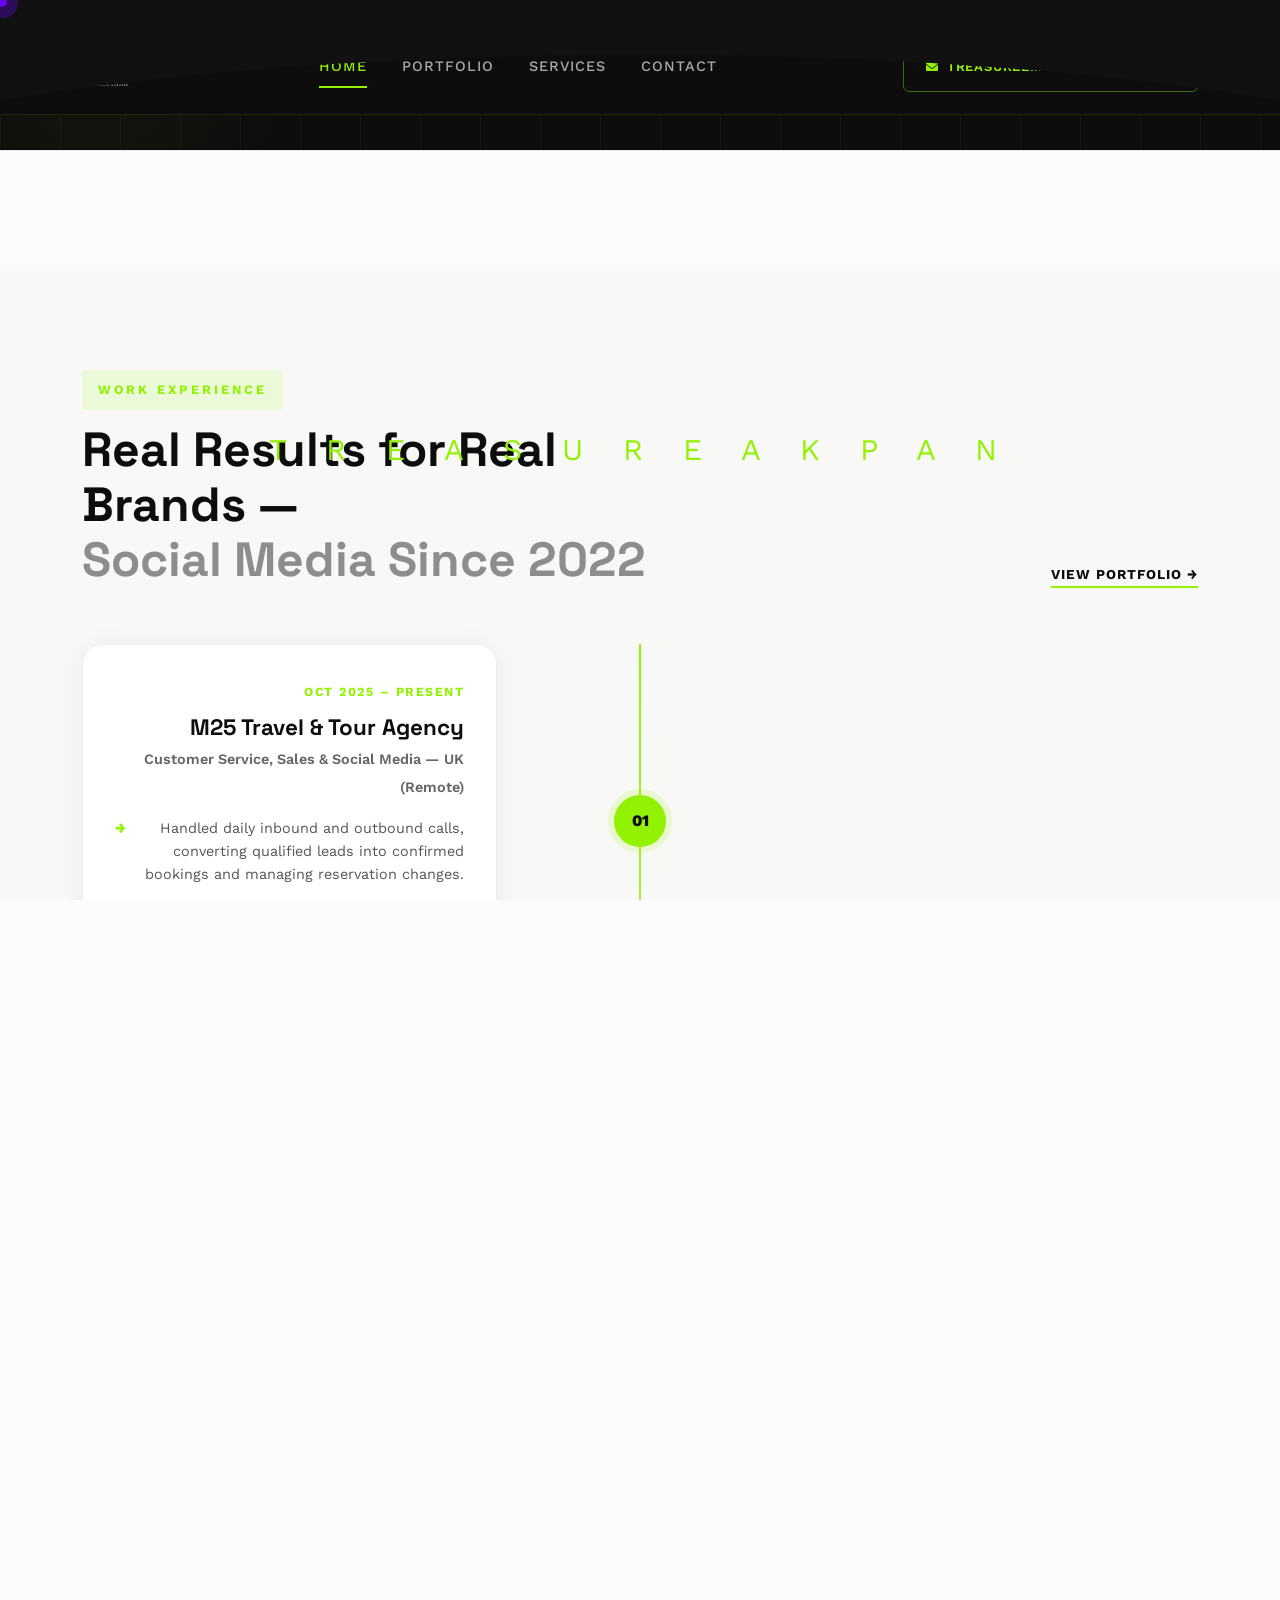
==== commit 6ec103ec: "big change" ====
--- a/index.html
+++ b/index.html
@@ -54,13 +54,20 @@
                 </svg>
                 <div class="preloader-heading">
                     <div class="load-text">
-                        <span>L</span>
-                        <span>o</span>
+                        <span>T</span>
+                        <span>r</span>
+                        <span>e</span>
                         <span>a</span>
-                        <span>d</span>
-                        <span>i</span>
+                        <span>s</span>
+                        <span>u</span>
+                        <span>r</span>
+                        <span>e</span>
+                        <span></span>
+                        <span>A</span>
+                        <span>k</span>
+                        <span>p</span>
+                        <span>a</span>
                         <span>n</span>
-                        <span>g</span>
                     </div>
                 </div>
             </div>
@@ -661,41 +668,112 @@
                     </section>
 
                      <!-- Testimonial Section Start -->
-                    <section class="testimonial-section-3 section-padding fix pt-0">
-                    <div class="container">
-                        <div class="section-title split-title">
-                            <h2 class="style-3">What Clients Say</h2>
+                    <section style="background: #0D0D0D; padding: 100px 0; position: relative; overflow: hidden;">
+                        <!-- Decorative large quote -->
+                        <div style="position: absolute; top: -20px; left: 5%; font-size: 20rem; color: rgba(147,242,3,0.04); font-family: Georgia, serif; line-height: 1; pointer-events: none; user-select: none;">"</div>
+
+                        <div class="container" style="position: relative; z-index: 2;">
+                            <!-- Header -->
+                            <div class="row align-items-center mb-5 pb-3">
+                                <div class="col-lg-7">
+                                    <p style="font-size: 0.8rem; font-weight: 700; text-transform: uppercase; letter-spacing: 3px; color: #93F203; margin-bottom: 12px; background: rgba(147,242,3,0.1); display: inline-block; padding: 6px 16px; border-radius: 4px;">Client Reviews</p>
+                                    <h2 style="font-size: clamp(2rem, 4vw, 3rem); font-weight: 800; color: #fff; line-height: 1.15; margin: 0;">What Clients Say</h2>
+                                </div>
+                                <div class="col-lg-5 text-lg-end mt-3 mt-lg-0">
+                                    <!-- Stars decoration -->
+                                    <div style="display: inline-flex; gap: 6px;">
+                                        <i class="fas fa-star" style="color: #93F203; font-size: 1.4rem;"></i>
+                                        <i class="fas fa-star" style="color: #93F203; font-size: 1.4rem;"></i>
+                                        <i class="fas fa-star" style="color: #93F203; font-size: 1.4rem;"></i>
+                                        <i class="fas fa-star" style="color: #93F203; font-size: 1.4rem;"></i>
+                                        <i class="fas fa-star" style="color: #93F203; font-size: 1.4rem;"></i>
+                                    </div>
+                                    <p style="color: #555; font-size: 0.85rem; margin: 8px 0 0;">5.0 — Consistently rated by clients</p>
+                                </div>
+                            </div>
+
+                            <!-- Testimonial Cards -->
+                            <div class="row g-4">
+                                <!-- Card 1 -->
+                                <div class="col-lg-6 wow fadeInUp" data-wow-delay=".2s">
+                                    <div style="
+                                        background: #141414;
+                                        border: 1px solid rgba(147,242,3,0.12);
+                                        border-radius: 24px;
+                                        padding: 40px;
+                                        height: 100%;
+                                        position: relative;
+                                        transition: border-color 0.3s ease;
+                                    " onmouseover="this.style.borderColor='rgba(147,242,3,0.4)'"
+                                       onmouseout="this.style.borderColor='rgba(147,242,3,0.12)'">
+                                        <!-- Opening quote -->
+                                        <div style="font-size: 4rem; color: #93F203; line-height: 0.8; margin-bottom: 24px; font-family: Georgia, serif;">"</div>
+                                        <!-- Review text -->
+                                        <p style="font-size: 1.1rem; color: #ccc; line-height: 1.8; margin-bottom: 32px; font-style: italic;">
+                                            Treasure worked closely with us to understand our brand voice and delivered a social media strategy that tripled our engagement within the first month.
+                                        </p>
+                                        <!-- Divider -->
+                                        <div style="height: 1px; background: rgba(255,255,255,0.06); margin-bottom: 24px;"></div>
+                                        <!-- Reviewer -->
+                                        <div style="display: flex; align-items: center; gap: 16px;">
+                                            <div style="width: 48px; height: 48px; border-radius: 50%; background: linear-gradient(135deg, #93F203, #5db800); display: flex; align-items: center; justify-content: center; font-weight: 800; font-size: 1.1rem; color: #0D0D0D; flex-shrink: 0;">G</div>
+                                            <div>
+                                                <div style="font-weight: 700; color: #fff; font-size: 1rem;">Mr. Godwin Lawson</div>
+                                                <div style="font-size: 0.82rem; color: #93F203; font-weight: 600; margin-top: 2px;">Founder, Mita School Hubb</div>
+                                            </div>
+                                            <!-- Stars -->
+                                            <div style="margin-left: auto; display: flex; gap: 3px;">
+                                                <i class="fas fa-star" style="color: #93F203; font-size: 0.75rem;"></i>
+                                                <i class="fas fa-star" style="color: #93F203; font-size: 0.75rem;"></i>
+                                                <i class="fas fa-star" style="color: #93F203; font-size: 0.75rem;"></i>
+                                                <i class="fas fa-star" style="color: #93F203; font-size: 0.75rem;"></i>
+                                                <i class="fas fa-star" style="color: #93F203; font-size: 0.75rem;"></i>
+                                            </div>
+                                        </div>
+                                    </div>
+                                </div>
+
+                                <!-- Card 2 -->
+                                <div class="col-lg-6 wow fadeInUp" data-wow-delay=".4s">
+                                    <div style="
+                                        background: #141414;
+                                        border: 1px solid rgba(147,242,3,0.12);
+                                        border-radius: 24px;
+                                        padding: 40px;
+                                        height: 100%;
+                                        position: relative;
+                                        transition: border-color 0.3s ease;
+                                    " onmouseover="this.style.borderColor='rgba(147,242,3,0.4)'"
+                                       onmouseout="this.style.borderColor='rgba(147,242,3,0.12)'">
+                                        <!-- Opening quote -->
+                                        <div style="font-size: 4rem; color: #93F203; line-height: 0.8; margin-bottom: 24px; font-family: Georgia, serif;">"</div>
+                                        <!-- Review text -->
+                                        <p style="font-size: 1.1rem; color: #ccc; line-height: 1.8; margin-bottom: 32px; font-style: italic;">
+                                            Working with Treasure was an absolute pleasure. Her attention to detail and ability to translate our vision into compelling content was truly impressive.
+                                        </p>
+                                        <!-- Divider -->
+                                        <div style="height: 1px; background: rgba(255,255,255,0.06); margin-bottom: 24px;"></div>
+                                        <!-- Reviewer -->
+                                        <div style="display: flex; align-items: center; gap: 16px;">
+                                            <div style="width: 48px; height: 48px; border-radius: 50%; background: linear-gradient(135deg, #93F203, #5db800); display: flex; align-items: center; justify-content: center; font-weight: 800; font-size: 1.1rem; color: #0D0D0D; flex-shrink: 0;">I</div>
+                                            <div>
+                                                <div style="font-weight: 700; color: #fff; font-size: 1rem;">Mr. Iniobong Ekanem</div>
+                                                <div style="font-size: 0.82rem; color: #93F203; font-weight: 600; margin-top: 2px;">Founder, Tredz Royale</div>
+                                            </div>
+                                            <!-- Stars -->
+                                            <div style="margin-left: auto; display: flex; gap: 3px;">
+                                                <i class="fas fa-star" style="color: #93F203; font-size: 0.75rem;"></i>
+                                                <i class="fas fa-star" style="color: #93F203; font-size: 0.75rem;"></i>
+                                                <i class="fas fa-star" style="color: #93F203; font-size: 0.75rem;"></i>
+                                                <i class="fas fa-star" style="color: #93F203; font-size: 0.75rem;"></i>
+                                                <i class="fas fa-star" style="color: #93F203; font-size: 0.75rem;"></i>
+                                            </div>
+                                        </div>
+                                    </div>
+                                </div>
+                            </div>
                         </div>
-                        <div class="row">
-                            <div class="col-xl-4 col-lg-6 col-md-6 wow fadeInUp" data-wow-delay=".3s">
-                                <div class="testimonial-box-items-3">
-                                    <div class="quote-icon">
-                                        <img src="assets/img/home-3/testimonial-quote.png" alt="img">
-                                    </div>
-                                    <h3 class="title">
-                                        Treasure worked closely with us to understand our brand voice and delivered a
-                                        social media strategy that tripled our engagement within the first month.
-                                    </h3>
-                                    <h4 class="name">Mr. Godwin Lawson</h4>
-                                    <p>Founders Mita School Hubb</p>
-                                </div>
-                            </div>
-                            <div class="col-xl-4 col-lg-6 col-md-6 wow fadeInUp" data-wow-delay=".7s">
-                                <div class="testimonial-box-items-3">
-                                    <div class="quote-icon">
-                                        <img src="assets/img/home-3/testimonial-quote.png" alt="img">
-                                    </div>
-                                    <h3 class="title">
-                                        Working with Treasure was an absolute pleasure. Her attention to detail and
-                                        ability to translate our vision into compelling content was truly impressive.
-                                    </h3>
-                                    <h4 class="name">Mr. Iniobong Ekanem</h4>
-                                    <p>DFounders Tredz Royale</p>
-                                </div>
-                            </div>
-                        </div>
-                    </div>
-                </section>
+                    </section>
 
                     <!-- Contact Section Start -->
                     <section class="contact-section-4 pt-0 section-padding fix">
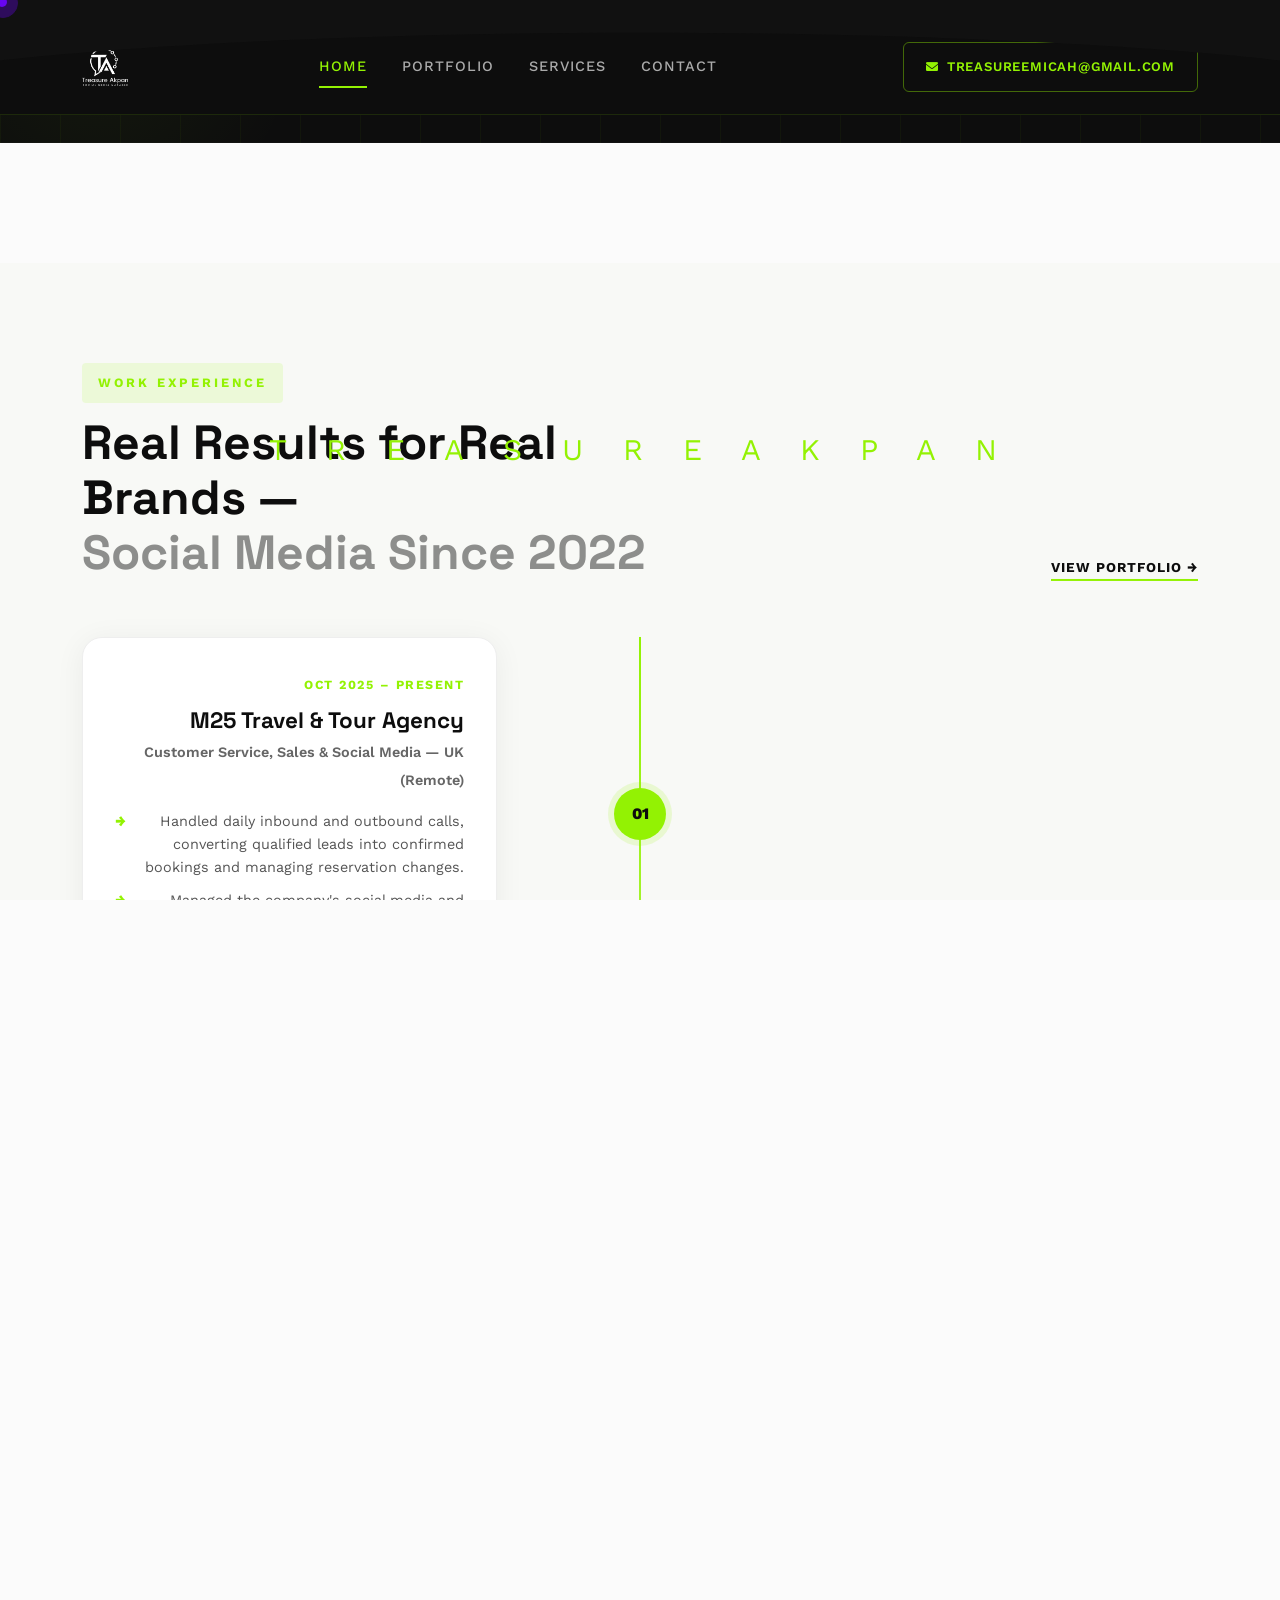
==== commit 0885fad0: "burster" ====
--- a/index.html
+++ b/index.html
@@ -775,55 +775,71 @@
                         </div>
                     </section>
 
-                    <!-- Contact Section Start -->
-                    <section class="contact-section-4 pt-0 section-padding fix">
-                        <div class="container">
-                            <div class="row g-4">
-                                <div class="col-xl-5 col-lg-6">
-                                    <div class="contact-left-items-3">
-                                        <div class="section-title mb-0 split-title">
-                                            <h2 class="style-3">Your Vision, My Expertise. Connect Now!</h2>
-                                        </div>
-                                        <p class="contact-text wow fadeInUp" data-wow-delay=".2s">
-                                            Explore our curated collection of projects where creativity and functionality converge to deliver exceptional results.
-                                        </p>
-            
-                                        <p class="mt-2 wow fadeInUp" data-wow-delay=".4s">
-                                            <a href="mailto:treasureemicah@gmail.com">treasureemicah@gmail.com
-                                            </a>
-                                        </p>
-                                    </div>
-                                </div>
-                                <div class="col-xl-7 col-lg-6">
-                                    <div class="contact-content-3 mt-0 style-bg-2">
-                                        <div class="select-service-area wow fadeInUp" data-wow-delay=".2s">
-                                            <span>Select Service</span>
-                                            <div class="select-service">
-                                                <button type="submit" class="theme-btn">
-                                                    Content Strategy
-                                                </button>
-                                                <button type="submit" class="theme-btn">
-                                                    Social Media Management
-                                                </button>
-                                                <button type="submit" class="theme-btn">
-                                                    Paid Ads
-                                                </button>
-                                                <button type="submit" class="theme-btn">
-                                                    Brand Identity
-                                                </button>
-                                                <button type="submit" class="theme-btn">
-                                                    Influencer Marketing
-                                                </button>
-                                                <button type="submit" class="theme-btn">
-                                                    Analytics & Reporting
-                                                </button>
-                                            </div>
-                                        </div>
-                                        
-                                        <div class="contact-button mt-4 mb-4 wow fadeInUp" data-wow-delay=".6s">
-                                            <a href="mailto:treasureemicah@gmail.com" class="theme-btn">
-                                                Send
-                                            </a>
+                    <!-- Contact CTA Section Start -->
+                    <section style="background: #93F203; padding: 100px 0; position: relative; overflow: hidden;">
+                        <!-- Decorative circles -->
+                        <div style="position: absolute; top: -80px; right: -80px; width: 350px; height: 350px; border-radius: 50%; background: rgba(0,0,0,0.06); pointer-events: none;"></div>
+                        <div style="position: absolute; bottom: -120px; left: -60px; width: 280px; height: 280px; border-radius: 50%; background: rgba(0,0,0,0.04); pointer-events: none;"></div>
+
+                        <div class="container" style="position: relative; z-index: 2;">
+                            <div class="row align-items-center g-5">
+                                <!-- Left: Headline -->
+                                <div class="col-lg-7 wow fadeInLeft" data-wow-delay=".2s">
+                                    <p style="font-size: 0.8rem; font-weight: 700; text-transform: uppercase; letter-spacing: 3px; color: rgba(0,0,0,0.5); margin-bottom: 16px;">Let's Work Together</p>
+                                    <h2 style="font-size: clamp(2.4rem, 5vw, 3.8rem); font-weight: 900; color: #0D0D0D; line-height: 1.1; margin-bottom: 20px; letter-spacing: -1px;">
+                                        Your Vision,<br>My Expertise.
+                                    </h2>
+                                    <p style="font-size: 1.1rem; color: rgba(0,0,0,0.6); max-width: 500px; line-height: 1.7; margin: 0;">
+                                        Ready to grow your brand, build community, and drive real results on social media? Let's make it happen.
+                                    </p>
+                                </div>
+
+                                <!-- Right: Action -->
+                                <div class="col-lg-5 text-lg-end wow fadeInRight" data-wow-delay=".3s">
+                                    <div style="display: flex; flex-direction: column; align-items: flex-start; align-items: end; gap: 20px;">
+                                        <!-- Email link -->
+                                        <a href="mailto:treasureemicah@gmail.com" style="
+                                            font-size: 1rem;
+                                            font-weight: 700;
+                                            color: #0D0D0D;
+                                            text-decoration: none;
+                                            display: inline-flex;
+                                            align-items: center;
+                                            gap: 10px;
+                                            opacity: 0.7;
+                                            transition: opacity 0.2s;
+                                        " onmouseover="this.style.opacity='1'" onmouseout="this.style.opacity='0.7'">
+                                            <i class="fas fa-envelope"></i>
+                                            treasureemicah@gmail.com
+                                        </a>
+                                        <!-- CTA Button -->
+                                        <a href="mailto:treasureemicah@gmail.com" style="
+                                            display: inline-flex;
+                                            align-items: center;
+                                            gap: 12px;
+                                            background: #0D0D0D;
+                                            color: #93F203;
+                                            font-size: 0.9rem;
+                                            font-weight: 700;
+                                            text-transform: uppercase;
+                                            letter-spacing: 1px;
+                                            text-decoration: none;
+                                            height: 65px;
+                                            padding: 0 40px;
+                                            border-radius: 35px;
+                                            transition: all 0.3s ease;
+                                            box-shadow: 0 10px 40px rgba(0,0,0,0.2);
+                                        " onmouseover="this.style.transform='translateY(-3px)'; this.style.boxShadow='0 16px 50px rgba(0,0,0,0.3)';"
+                                           onmouseout="this.style.transform='translateY(0)'; this.style.boxShadow='0 10px 40px rgba(0,0,0,0.2)';">
+                                            Send a Message
+                                            <i class="fas fa-arrow-right" style="font-size: 0.85rem;"></i>
+                                        </a>
+                                        <!-- Social quick links -->
+                                        <div style="display: flex; gap: 16px; align-items: center; padding-top: 4px;">
+                                            <a href="https://www.linkedin.com/in/treasure-akpan-" style="color: #0D0D0D; font-size: 1.2rem; opacity: 0.5; transition: opacity 0.2s;" onmouseover="this.style.opacity='1'" onmouseout="this.style.opacity='0.5'"><i class="fab fa-linkedin"></i></a>
+                                            <a href="https://www.instagram.com/tee_akpan?igsh=bDNoeWt2NjU3bWth" style="color: #0D0D0D; font-size: 1.2rem; opacity: 0.5; transition: opacity 0.2s;" onmouseover="this.style.opacity='1'" onmouseout="this.style.opacity='0.5'"><i class="fab fa-instagram"></i></a>
+                                            <a href="https://www.facebook.com/share/1H1bacJCma/" style="color: #0D0D0D; font-size: 1.2rem; opacity: 0.5; transition: opacity 0.2s;" onmouseover="this.style.opacity='1'" onmouseout="this.style.opacity='0.5'"><i class="fab fa-facebook"></i></a>
+                                            <a href="https://wa.me/2349138879884" style="color: #0D0D0D; font-size: 1.2rem; opacity: 0.5; transition: opacity 0.2s;" onmouseover="this.style.opacity='1'" onmouseout="this.style.opacity='0.5'"><i class="fab fa-whatsapp"></i></a>
                                         </div>
                                     </div>
                                 </div>
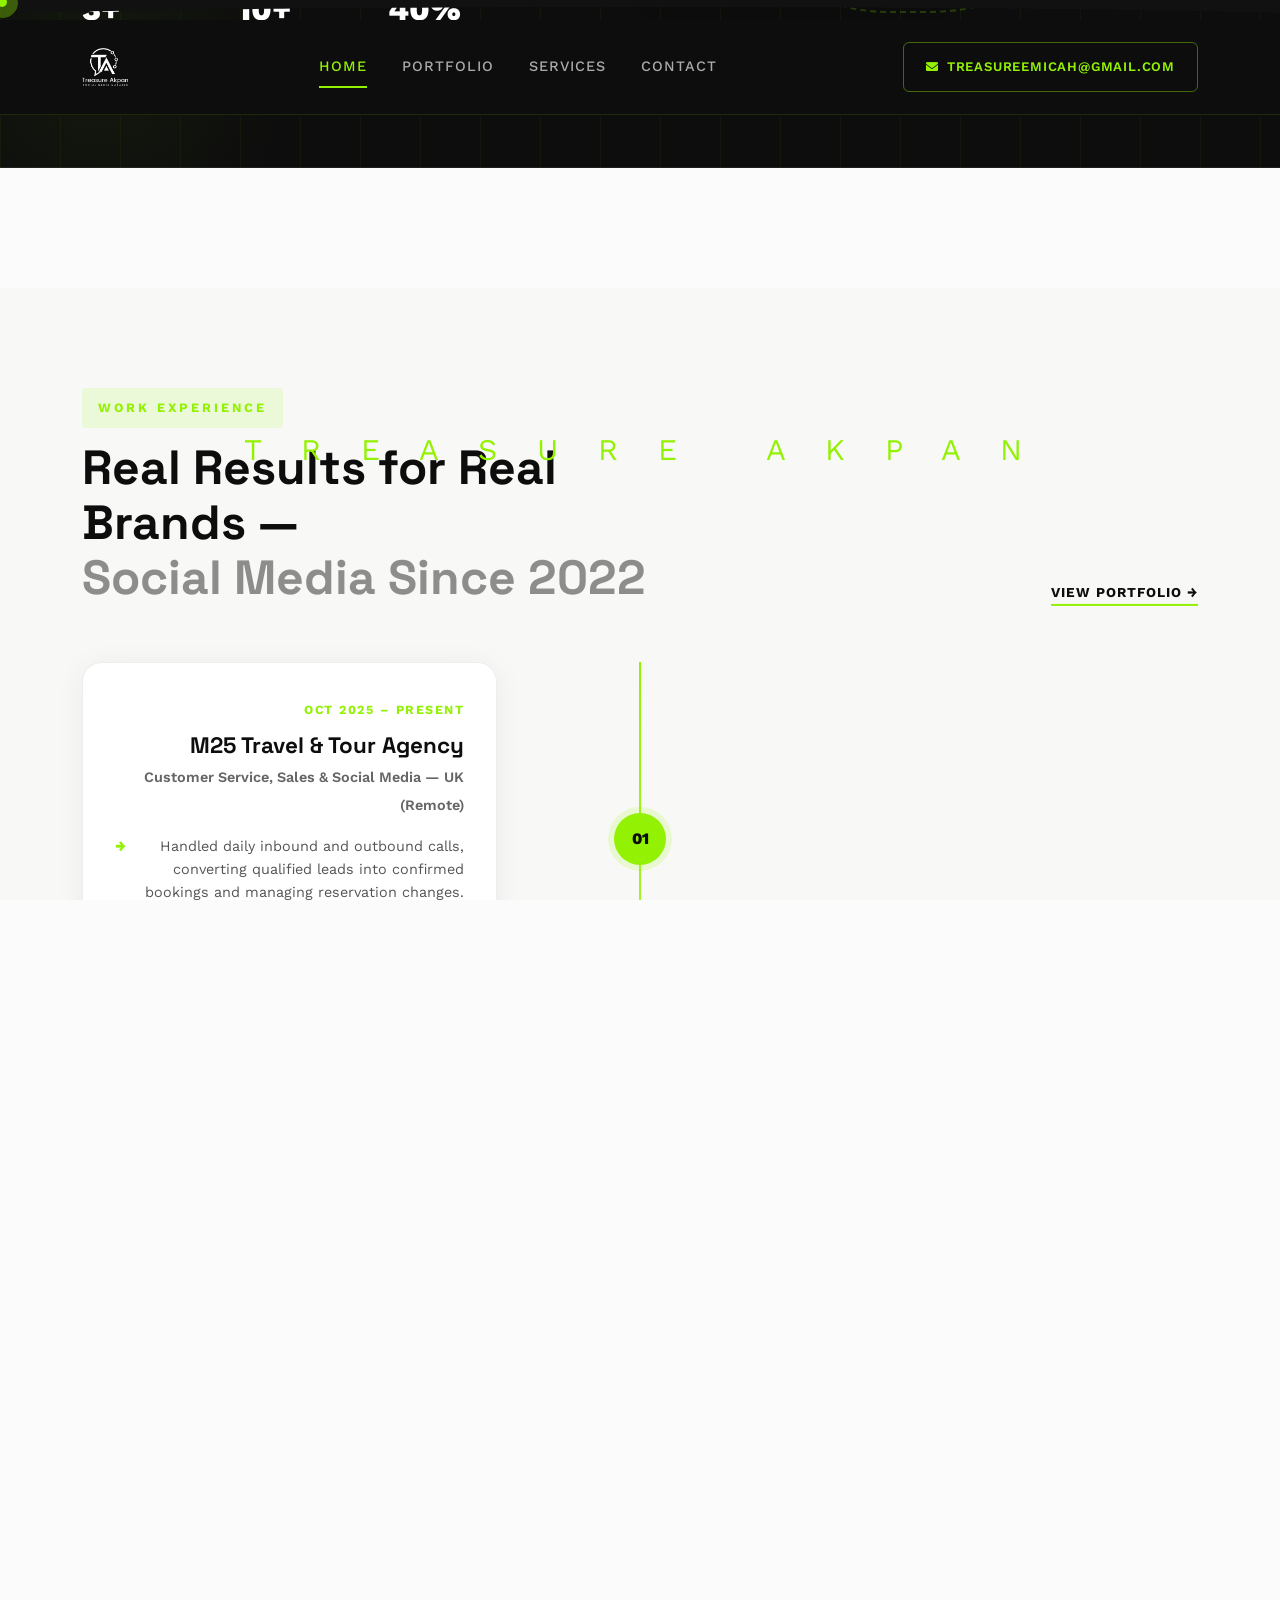
==== commit 229701a4: "big change" ====
--- a/index.html
+++ b/index.html
@@ -62,7 +62,7 @@
                         <span>u</span>
                         <span>r</span>
                         <span>e</span>
-                        <span></span>
+                        <span>&nbsp;</span>
                         <span>A</span>
                         <span>k</span>
                         <span>p</span>
--- a/assets/css/main.css
+++ b/assets/css/main.css
@@ -27,7 +27,7 @@
   --black: #000;
   --white: #fff;
   --theme: #93F203;
-  --theme2: #6805F1;
+  --theme2: #93F203;
   --header: #0D0D0D;
   --text: #373636;
   --border: #FCFCFC;
@@ -3708,7 +3708,7 @@
 }
 
 .tech-stack-items {
-  border: 1px solid rgb(29, 29, 29);
+  border: 1px solid rgba(206, 206, 206, 0.71);
   border-radius: 8px;
   padding: 40px;
 }
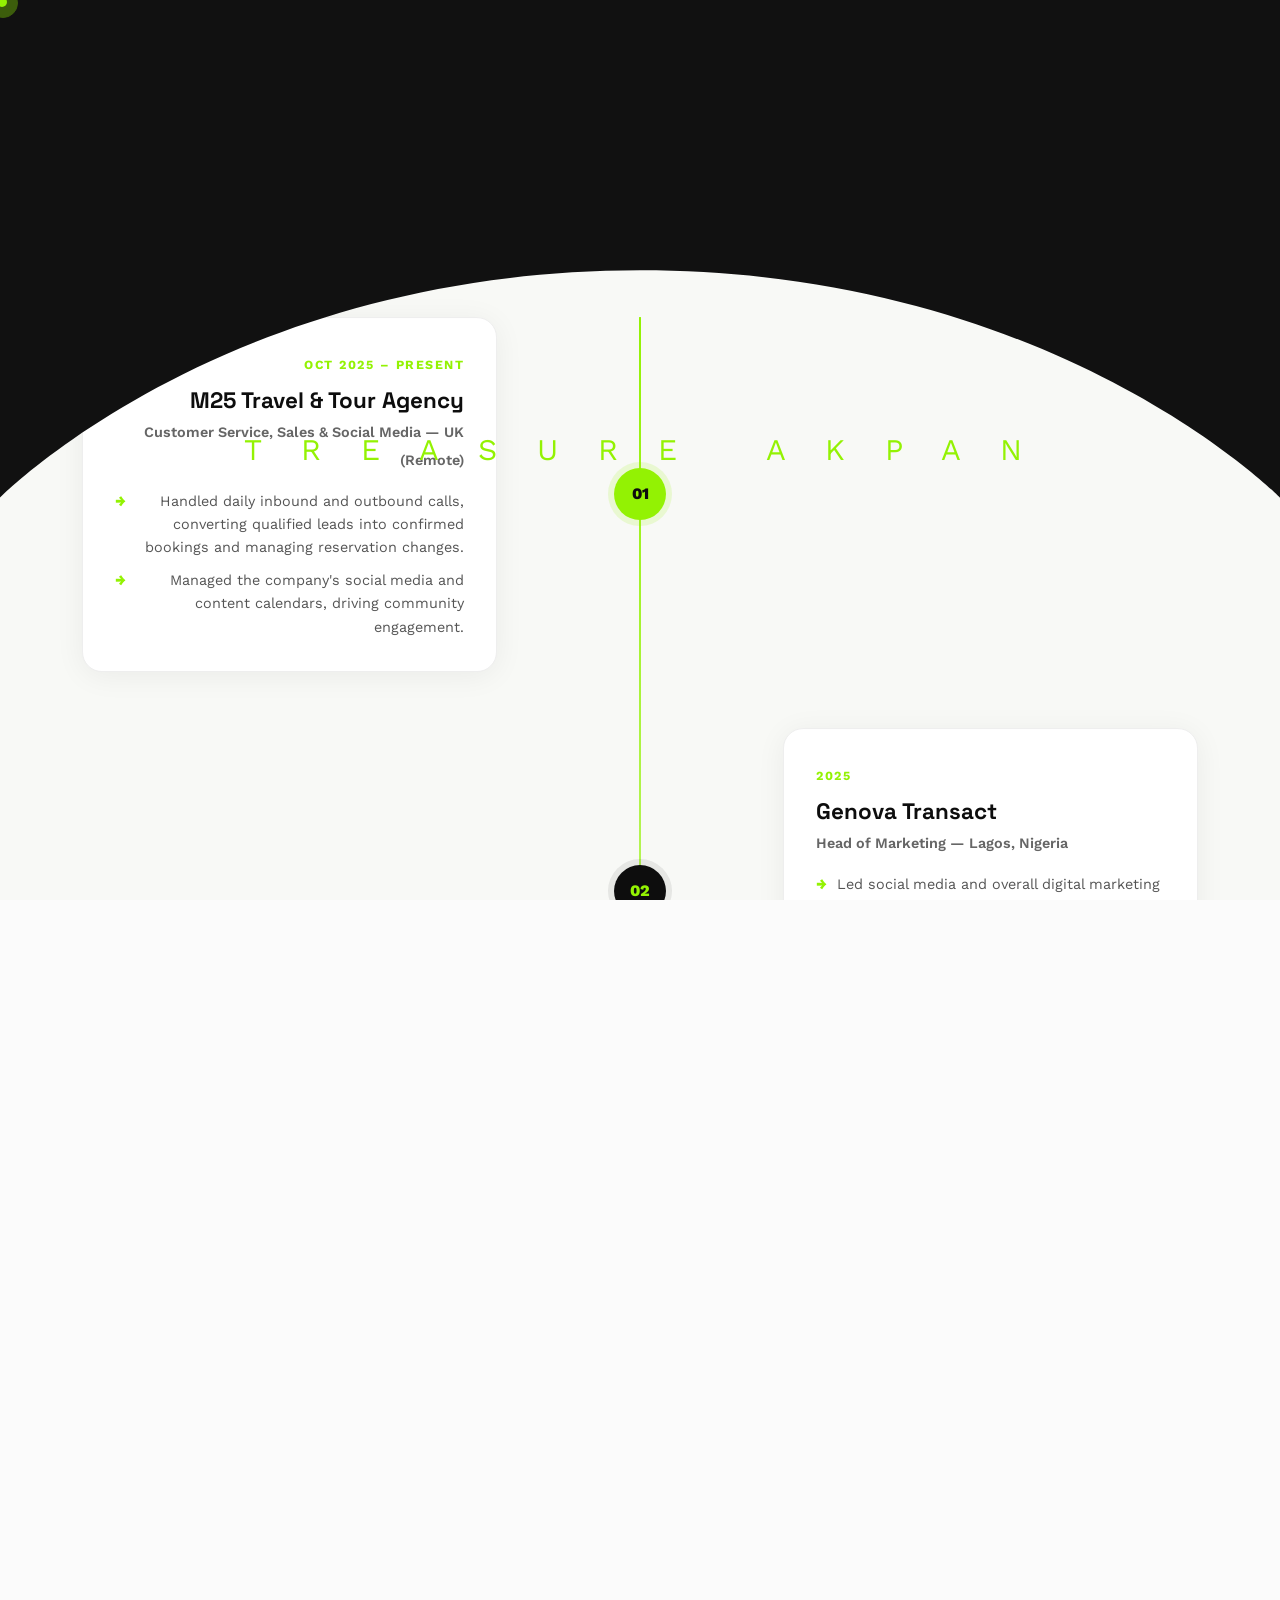
==== commit 9bde84be: "big change" ====
--- a/index.html
+++ b/index.html
@@ -598,7 +598,7 @@
                                             <div class="icon">
                                                 <i class="fa-solid fa-chess-knight" style="font-size: 32px; color: #ff5722;"></i>
                                             </div>
-                                            <h3 class="title"><a href="service-details">Social Media Strategy</a></h3>
+                                            <h3 class="title">Social Media Strategy</h3>
                                         </div>
                                         <p>Developing data-driven social media strategies to align with your brand goals and engage your target audience.</p>
                                     </div>
@@ -610,7 +610,7 @@
                                             <div class="icon">
                                                 <i class="fa-solid fa-pen-nib" style="font-size: 32px; color: #ff5722;"></i>
                                             </div>
-                                            <h3 class="title"><a href="service-details">Content Creation & Curation</a></h3>
+                                            <h3 class="title">Content Creation & Curation</h3>
                                         </div>
                                         <p>Crafting high-quality, engaging visuals and copy that resonate with your audience and tell your brand's story.</p>
                                     </div>
@@ -622,7 +622,7 @@
                                             <div class="icon">
                                                 <i class="fa-solid fa-users" style="font-size: 32px; color: #ff5722;"></i>
                                             </div>
-                                            <h3 class="title"><a href="service-details">Community Management</a></h3>
+                                            <h3 class="title">Community Management</h3>
                                         </div>
                                         <p>Fostering meaningful relationships and maintaining an active, engaged presence with your followers.</p>
                                     </div>
@@ -634,7 +634,7 @@
                                             <div class="icon">
                                                 <i class="fa-solid fa-bullhorn" style="font-size: 32px; color: #ff5722;"></i>
                                             </div>
-                                            <h3 class="title"><a href="service-details">Paid Advertising (Ads)</a></h3>
+                                            <h3 class="title">Paid Advertising (Ads)</h3>
                                         </div>
                                         <p>Running targeted ad campaigns across platforms to maximize ROI and reach new potential customers.</p>
                                     </div>
@@ -646,7 +646,7 @@
                                             <div class="icon">
                                                 <i class="fa-solid fa-user-astronaut" style="font-size: 32px; color: #ff5722;"></i>
                                             </div>
-                                            <h3 class="title"><a href="service-details">Influencer Marketing</a></h3>
+                                            <h3 class="title">Influencer Marketing</h3>
                                         </div>
                                         <p>Partnering with key influencers in your niche to boost brand awareness and build credibility.</p>
                                     </div>
@@ -658,7 +658,7 @@
                                             <div class="icon">
                                                 <i class="fa-solid fa-chart-line" style="font-size: 32px; color: #ff5722;"></i>
                                             </div>
-                                            <h3 class="title"><a href="service-details">Analytics & Reporting</a></h3>
+                                            <h3 class="title">Analytics & Reporting</h3>
                                         </div>
                                         <p>Tracking campaign performance and providing actionable insights to continually refine our approach.</p>
                                     </div>
@@ -813,7 +813,7 @@
                                             treasureemicah@gmail.com
                                         </a>
                                         <!-- CTA Button -->
-                                        <a href="mailto:treasureemicah@gmail.com" style="
+                                        <a href="https://wa.me/2349138879884" style="
                                             display: inline-flex;
                                             align-items: center;
                                             gap: 12px;
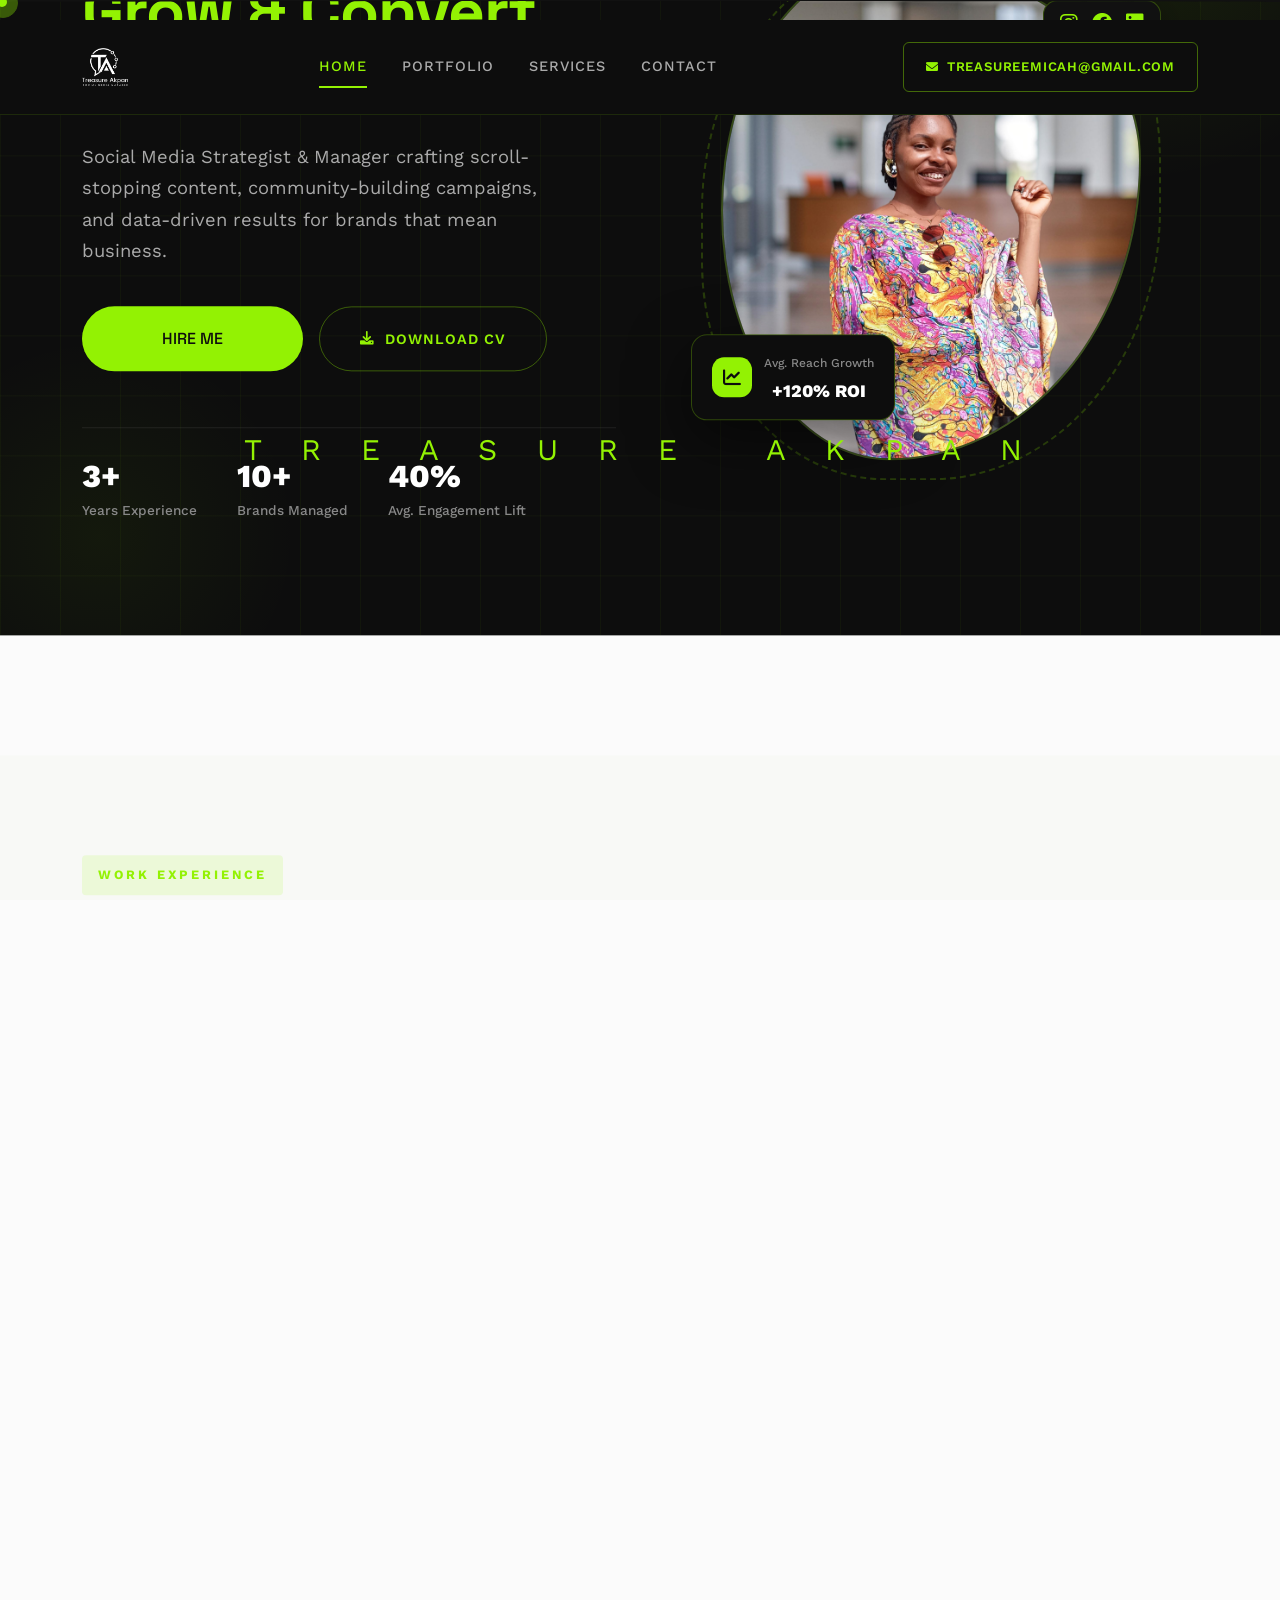
==== commit f4db65d5: "Update portfolio content: testimonials, project write-ups, heading" ====
--- a/index.html
+++ b/index.html
@@ -443,7 +443,7 @@
                             <div class="row align-items-end mb-5 pb-2">
                                 <div class="col-lg-7">
                                     <p style="font-size: 0.8rem; font-weight: 700; text-transform: uppercase; letter-spacing: 3px; color: #93F203; margin-bottom: 12px; background: rgba(147,242,3,0.12); display: inline-block; padding: 6px 16px; border-radius: 4px;">Work Experience</p>
-                                    <h2 style="font-size: clamp(2rem, 4vw, 3rem); font-weight: 800; color: #0D0D0D; line-height: 1.15; margin: 0;">Real Results for Real Brands —<br><span style="color: #0D0D0D; opacity: 0.45;">Social Media Since 2022</span></h2>
+                                    <h2 style="font-size: clamp(2rem, 4vw, 3rem); font-weight: 800; color: #0D0D0D; line-height: 1.15; margin: 0;">Building an unforgettable presence for brands.</h2>
                                 </div>
                                 <div class="col-lg-5 text-lg-end mt-4 mt-lg-0">
                                     <a href="project" style="font-size: 0.85rem; font-weight: 700; text-transform: uppercase; letter-spacing: 1px; color: #0D0D0D; text-decoration: none; border-bottom: 2px solid #93F203; padding-bottom: 4px;">View Portfolio &rarr;</a>
@@ -716,10 +716,10 @@
                                         <div style="height: 1px; background: rgba(255,255,255,0.06); margin-bottom: 24px;"></div>
                                         <!-- Reviewer -->
                                         <div style="display: flex; align-items: center; gap: 16px;">
-                                            <div style="width: 48px; height: 48px; border-radius: 50%; background: linear-gradient(135deg, #93F203, #5db800); display: flex; align-items: center; justify-content: center; font-weight: 800; font-size: 1.1rem; color: #0D0D0D; flex-shrink: 0;">G</div>
+                                            <div style="width: 48px; height: 48px; border-radius: 50%; background: linear-gradient(135deg, #93F203, #5db800); display: flex; align-items: center; justify-content: center; font-weight: 800; font-size: 1.1rem; color: #0D0D0D; flex-shrink: 0;">J</div>
                                             <div>
-                                                <div style="font-weight: 700; color: #fff; font-size: 1rem;">Mr. Godwin Lawson</div>
-                                                <div style="font-size: 0.82rem; color: #93F203; font-weight: 600; margin-top: 2px;">Founder, Mita School Hubb</div>
+                                                <div style="font-weight: 700; color: #fff; font-size: 1rem;">Mr. Joel Inyang</div>
+                                                <div style="font-size: 0.82rem; color: #93F203; font-weight: 600; margin-top: 2px;">Founder, Genova business</div>
                                             </div>
                                             <!-- Stars -->
                                             <div style="margin-left: auto; display: flex; gap: 3px;">
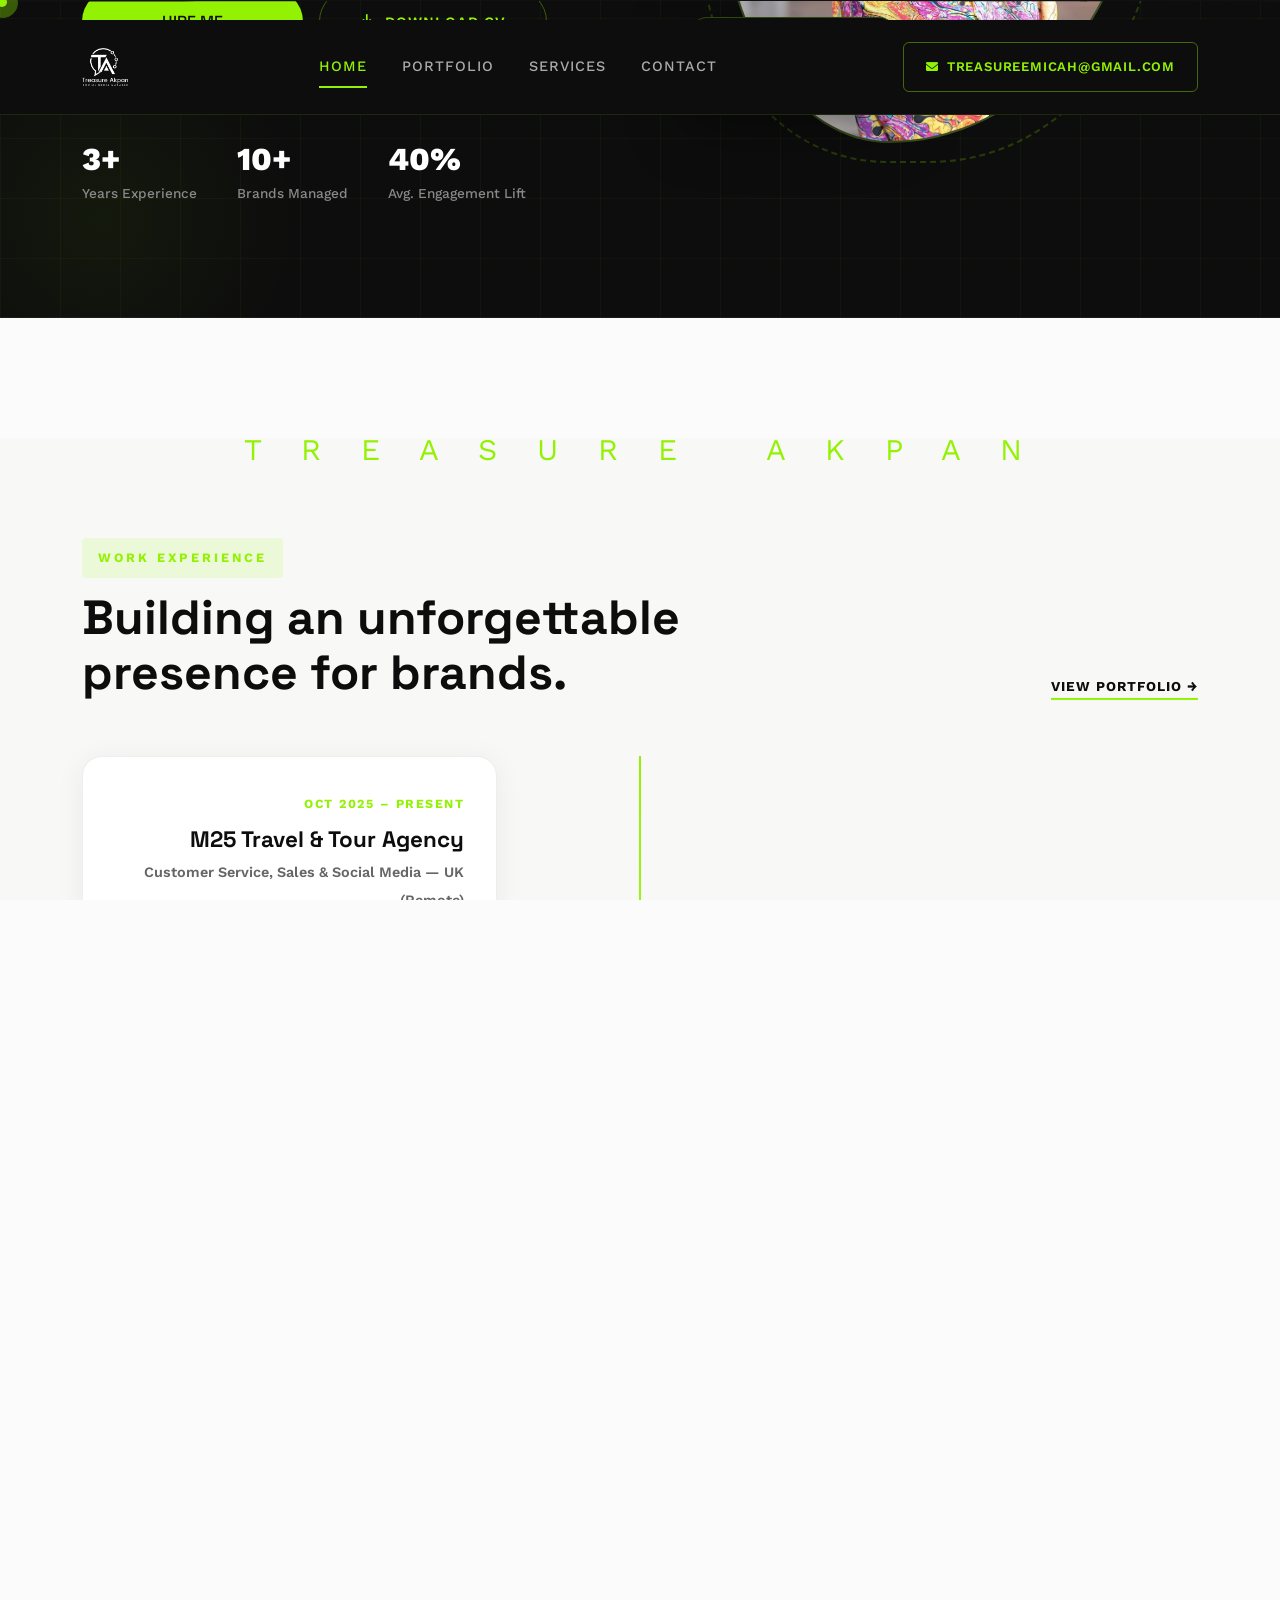
==== commit 805be775: "Rename Genova Transact to Genova Business, remove location on homepage" ====
--- a/index.html
+++ b/index.html
@@ -486,8 +486,8 @@
                                     <div class="col-lg-5 ps-lg-5 order-1 order-lg-3">
                                         <div style="background: #fff; border-radius: 20px; padding: 32px; box-shadow: 0 4px 30px rgba(0,0,0,0.06); border: 1px solid #eee;">
                                             <span style="font-size: 0.78rem; font-weight: 700; text-transform: uppercase; letter-spacing: 1.5px; color: #93F203;">2025</span>
-                                            <h3 style="font-size: 1.4rem; font-weight: 800; color: #0D0D0D; margin: 10px 0 6px;">Genova Transact</h3>
-                                            <p style="font-size: 0.9rem; font-weight: 600; color: #666; margin-bottom: 16px;">Head of Marketing — Lagos, Nigeria</p>
+                                            <h3 style="font-size: 1.4rem; font-weight: 800; color: #0D0D0D; margin: 10px 0 6px;">Genova Business</h3>
+                                            <p style="font-size: 0.9rem; font-weight: 600; color: #666; margin-bottom: 16px;">Head of Marketing</p>
                                             <ul style="list-style: none; padding: 0; margin: 0;">
                                                 <li style="display: flex; gap: 10px; margin-bottom: 10px; font-size: 0.9rem; color: #555; line-height: 1.6;"><span style="color: #93F203; font-weight: 800; flex-shrink: 0;">→</span> Led social media and overall digital marketing strategy, planning and executing growth-focused campaigns.</li>
                                                 <li style="display: flex; gap: 10px; font-size: 0.9rem; color: #555; line-height: 1.6;"><span style="color: #93F203; font-weight: 800; flex-shrink: 0;">→</span> Increased audience engagement and brand awareness through proactive community interaction and content testing.</li>
@@ -559,8 +559,8 @@
                                     </div>
                                     <div class="swiper-slide" style="opacity: 1 !important; transition: none;">
                                         <div class="custom-project-card" style="text-align: center; background: #fff; border-radius: 16px; padding: 25px; box-shadow: 0 10px 40px rgba(0,0,0,0.08); border: 1px solid #f0f0f0;">
-                                            <img src="assets/img/projects/genova.jpeg" alt="Genova Transact" style="max-height: 400px; width: 100%; object-fit: contain; border-radius: 8px; margin-bottom: 25px; background: #fafafa;">
-                                            <h3 style="font-size: 24px; font-weight: 700; color: #111; margin-bottom: 8px;">Genova Transact</h3>
+                                            <img src="assets/img/projects/genova.jpeg" alt="Genova Business" style="max-height: 400px; width: 100%; object-fit: contain; border-radius: 8px; margin-bottom: 25px; background: #fafafa;">
+                                            <h3 style="font-size: 24px; font-weight: 700; color: #111; margin-bottom: 8px;">Genova Business</h3>
                                             <p style="color: #ff5722; font-weight: 600; margin-bottom: 15px; font-size: 16px;">Marketing Strategy</p>
                                             <a href="project" style="font-weight: 600; color: #111; text-decoration: underline;">View Details</a>
                                         </div>
